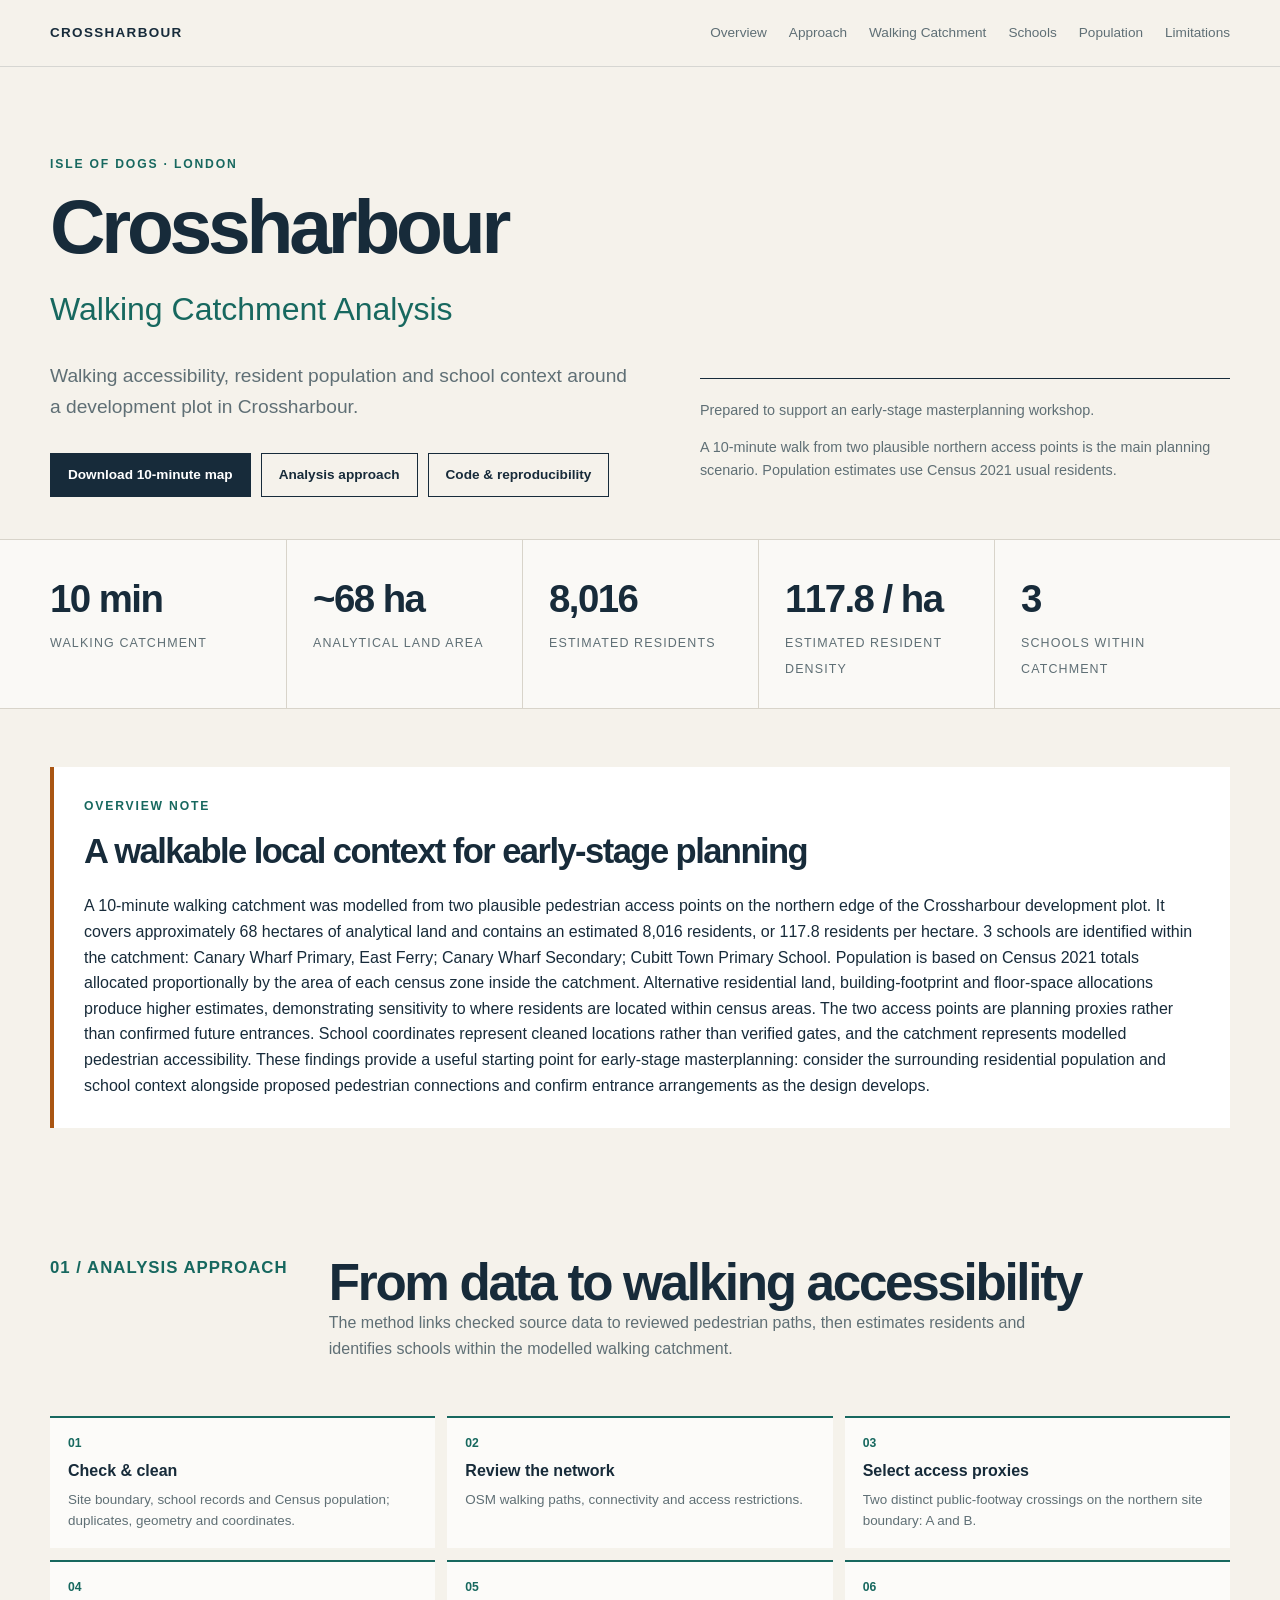
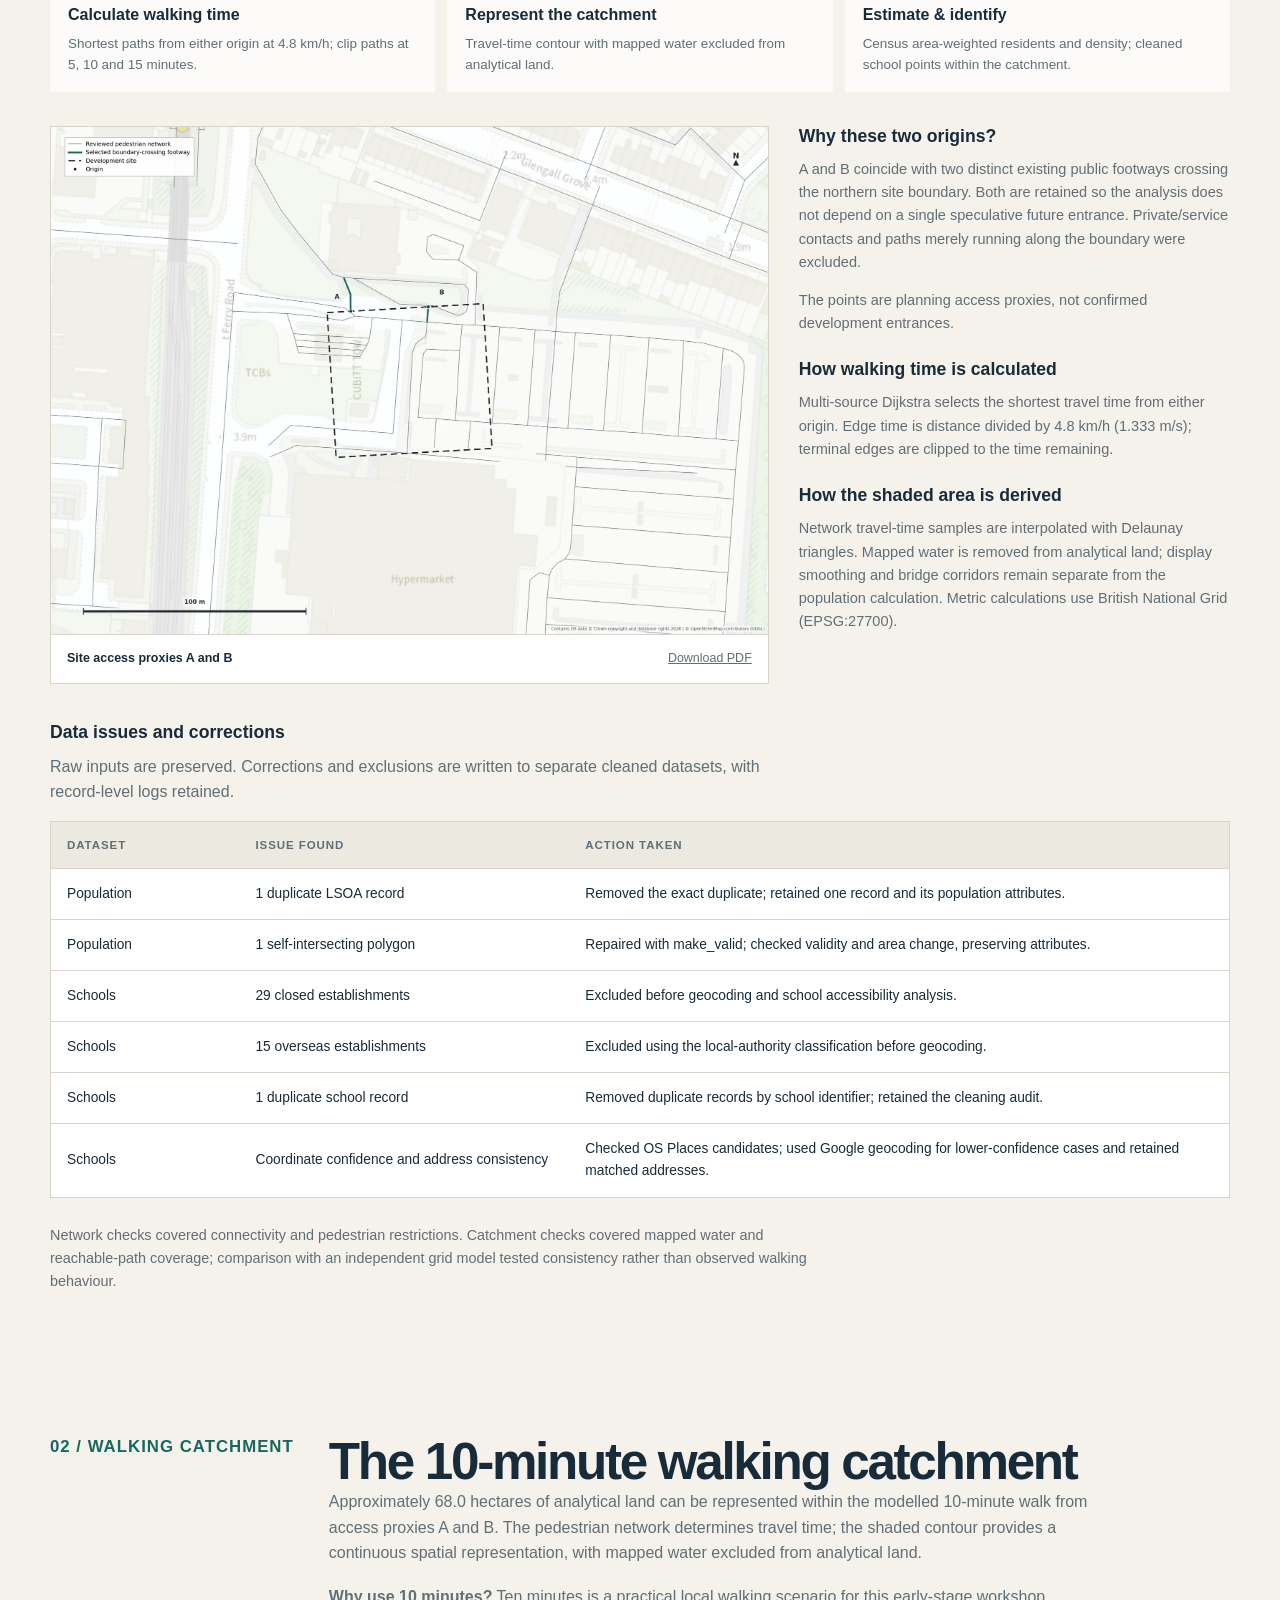
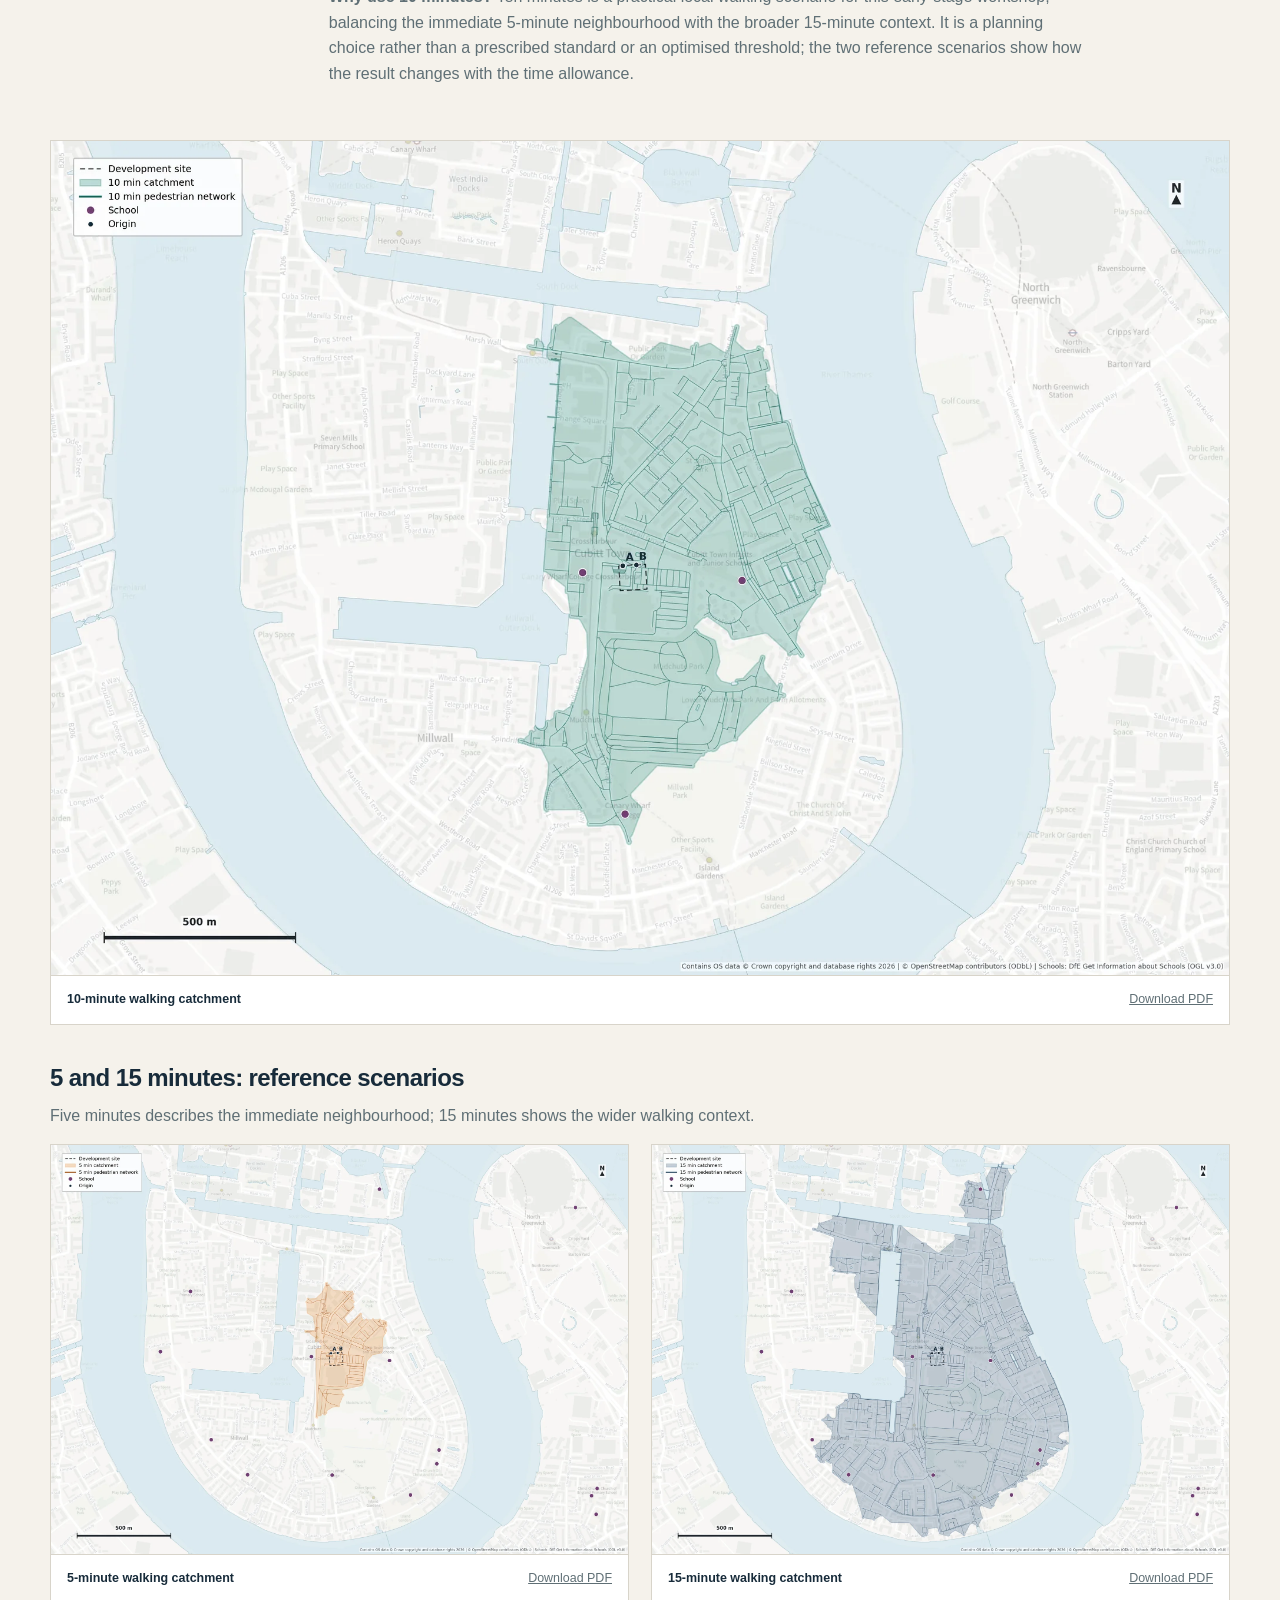
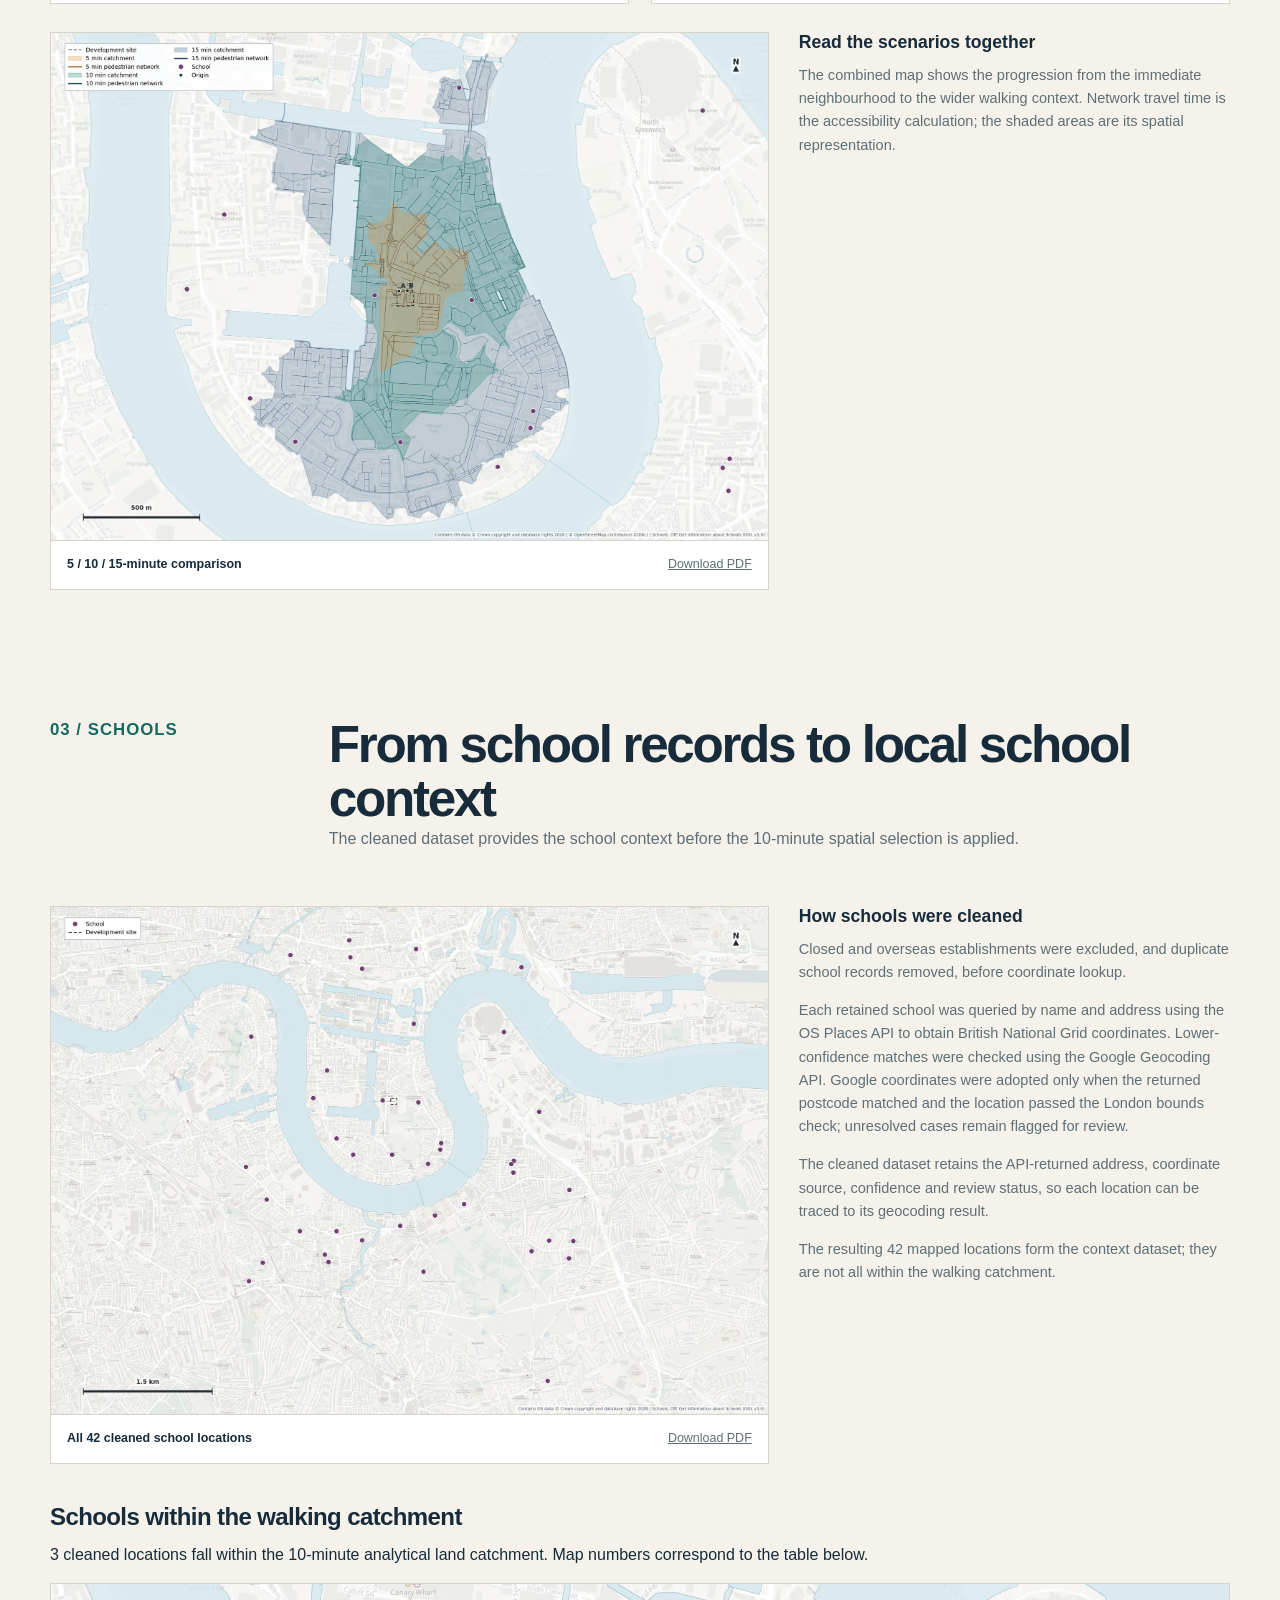
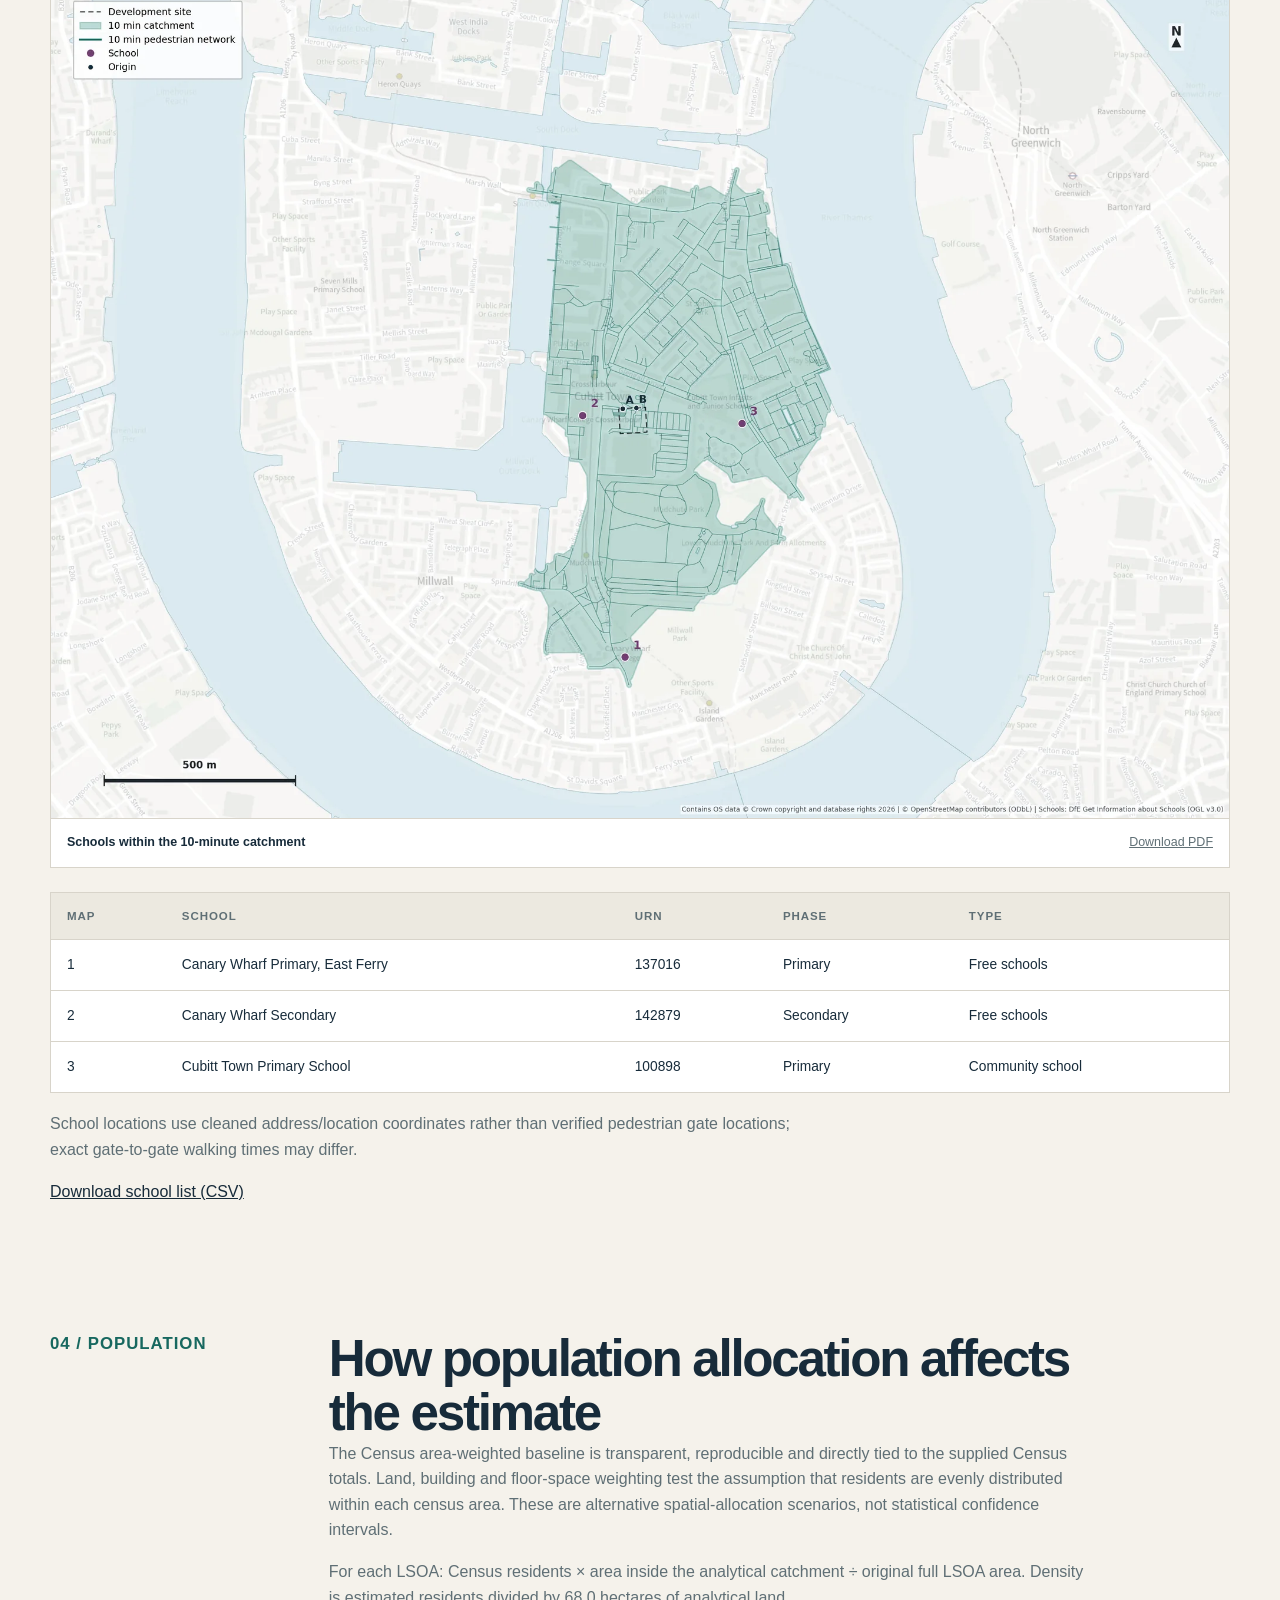
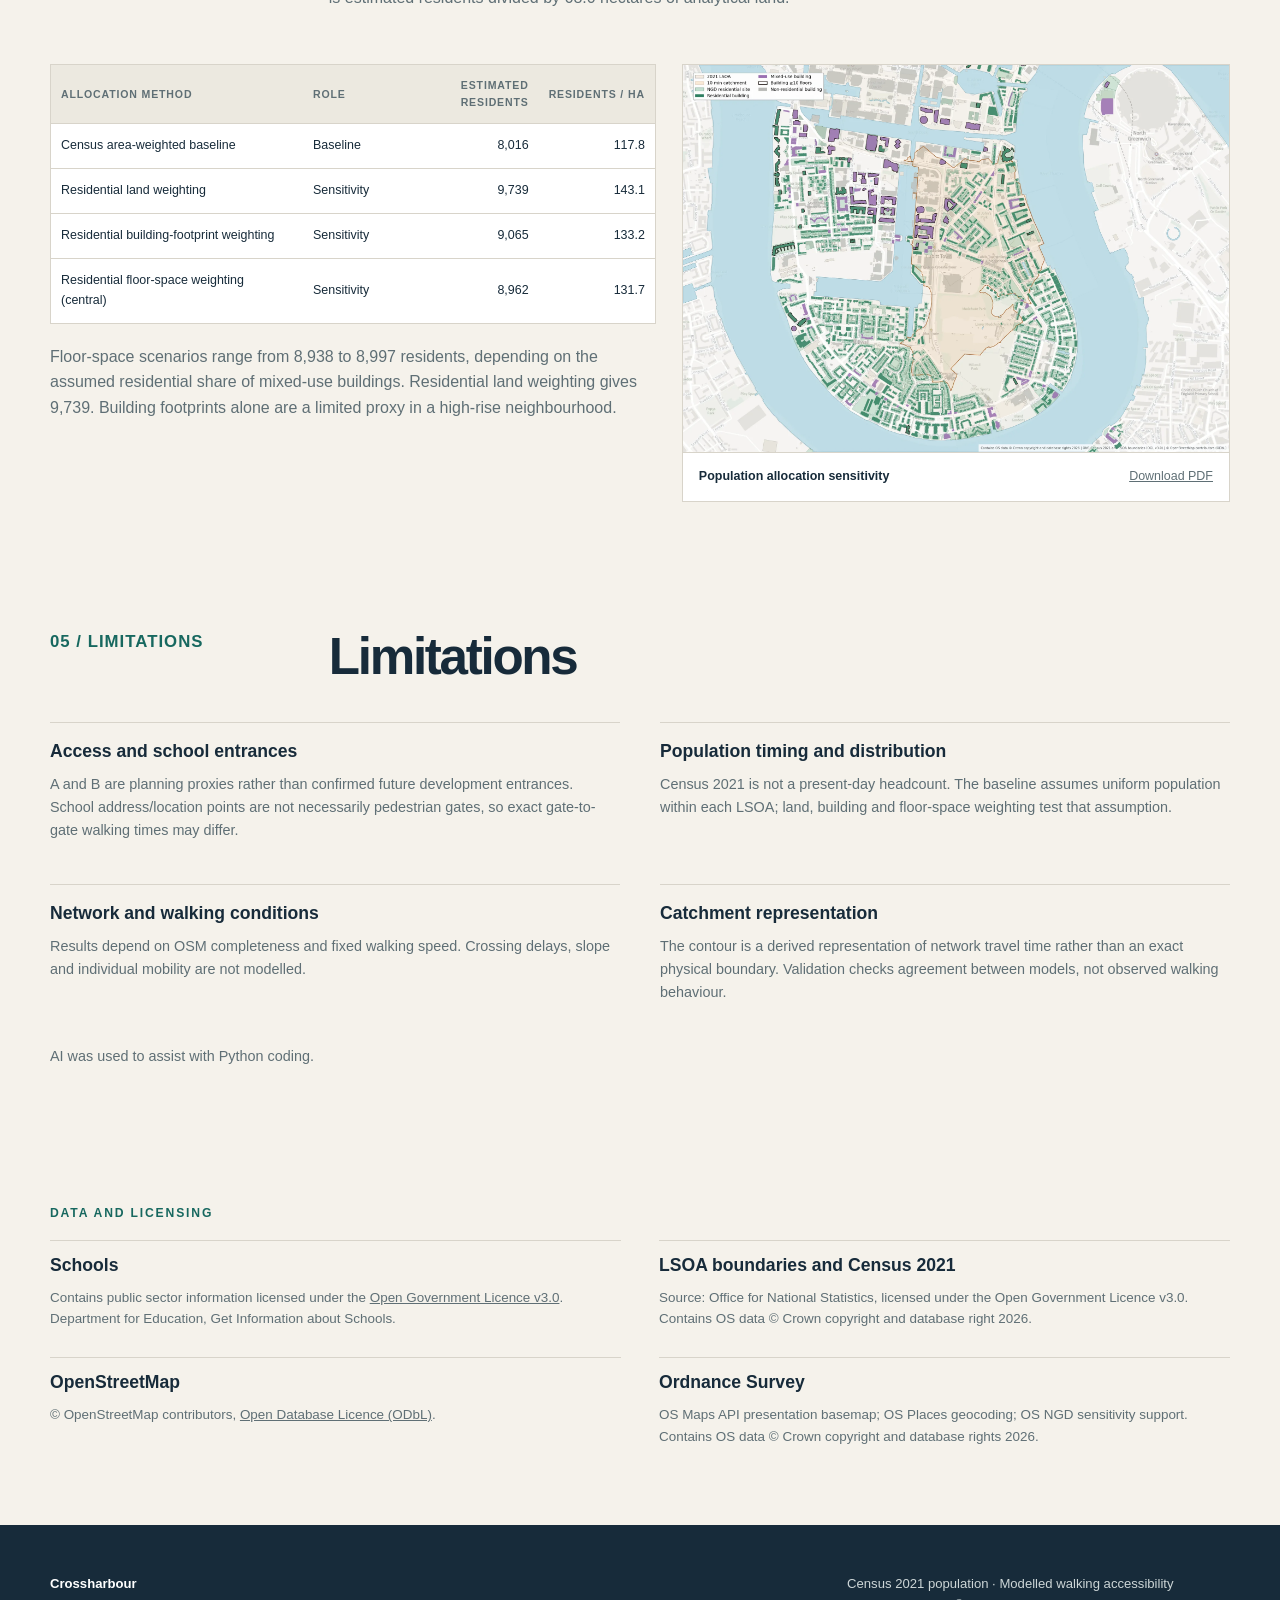
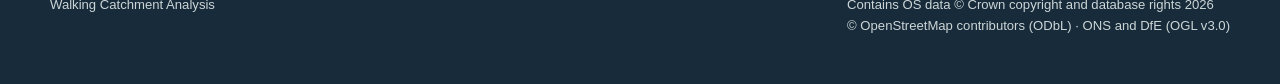
==== docs/index.html @ 0ab226d9 "Explain school coordinate validation through OS Places and Google APIs" ====
<!DOCTYPE html>

<html lang="en">
<head>
<meta charset="utf-8"/><meta content="width=device-width, initial-scale=1" name="viewport"/>
<meta content="Walking accessibility, estimated resident density and school context for early-stage masterplanning at Crossharbour, Isle of Dogs." name="description"/>
<title>Crossharbour | Walking Catchment Analysis</title>
<link href="favicon.svg" rel="icon" type="image/svg+xml"/><link href="assets/style.css" rel="stylesheet"/>
</head>
<body>
<nav aria-label="Report navigation" class="nav"><div class="nav-inner">
<a class="brand" href="#overview">Crossharbour</a><div class="nav-links"><a href="#overview">Overview</a><a href="#workflow">Approach</a><a href="#catchment">Walking Catchment</a><a href="#schools">Schools</a><a href="#population">Population</a><a href="#limitations">Limitations</a></div></div></nav>
<header class="hero" id="overview">
<div><p class="eyebrow">Isle of Dogs · London</p><h1>Crossharbour</h1>
<p class="project-subtitle">Walking Catchment Analysis</p>
<p class="lede">Walking accessibility, resident population and school context around a development plot in Crossharbour.</p>
<div class="actions"><a class="button" href="assets/downloads/catchment-10min.pdf">Download 10-minute map</a><a class="button secondary" href="#workflow">Analysis approach</a><a class="button secondary" href="https://github.com/alteregoyishan/Crossharbour-Walking-Catchment">Code &amp; reproducibility</a></div>
</div>
<div class="hero-note"><p>Prepared to support an early-stage masterplanning workshop.</p><p>A 10-minute walk from two plausible northern access points is the main planning scenario. Population estimates use Census 2021 usual residents.</p></div>
</header>
<section aria-label="Key findings" class="metrics"><div class="metric-grid">
<div class="metric"><span class="metric-value">10 min</span><span class="metric-label">Walking catchment</span></div>
<div class="metric"><span class="metric-value">~68 ha</span><span class="metric-label">Analytical land area</span></div>
<div class="metric"><span class="metric-value">8,016</span><span class="metric-label">Estimated residents</span></div>
<div class="metric"><span class="metric-value">117.8 / ha</span><span class="metric-label">Estimated resident density</span></div>
<div class="metric"><span class="metric-value">3</span><span class="metric-label">Schools within catchment</span></div>
</div></section>
<main>
<section class="section compact" id="architect-note"><div class="callout">
<p class="eyebrow">Overview note</p><h2 class="note-title">A walkable local context for early-stage planning</h2>
<p>A 10-minute walking catchment was modelled from two plausible pedestrian access points on the northern edge of the Crossharbour development plot. It covers approximately 68 hectares of analytical land and contains an estimated 8,016 residents, or 117.8 residents per hectare. 3 schools are identified within the catchment: Canary Wharf Primary, East Ferry; Canary Wharf Secondary; Cubitt Town Primary School. Population is based on Census 2021 totals allocated proportionally by the area of each census zone inside the catchment. Alternative residential land, building-footprint and floor-space allocations produce higher estimates, demonstrating sensitivity to where residents are located within census areas. The two access points are planning proxies rather than confirmed future entrances. School coordinates represent cleaned locations rather than verified gates, and the catchment represents modelled pedestrian accessibility. These findings provide a useful starting point for early-stage masterplanning: consider the surrounding residential population and school context alongside proposed pedestrian connections and confirm entrance arrangements as the design develops.</p>
</div></section><section class="section" id="workflow">
<div class="section-head"><div class="kicker">01 / Analysis approach</div><div><h2>From data to walking accessibility</h2><p class="measure">The method links checked source data to reviewed pedestrian paths, then estimates residents and identifies schools within the modelled walking catchment.</p></div></div>
<ol aria-label="Analysis workflow" class="workflow-compact">
<li><strong>Check &amp; clean</strong><span>Site boundary, school records and Census population; duplicates, geometry and coordinates.</span></li>
<li><strong>Review the network</strong><span>OSM walking paths, connectivity and access restrictions.</span></li>
<li><strong>Select access proxies</strong><span>Two distinct public-footway crossings on the northern site boundary: A and B.</span></li>
<li><strong>Calculate walking time</strong><span>Shortest paths from either origin at 4.8 km/h; clip paths at 5, 10 and 15 minutes.</span></li>
<li><strong>Represent the catchment</strong><span>Travel-time contour with mapped water excluded from analytical land.</span></li>
<li><strong>Estimate &amp; identify</strong><span>Census area-weighted residents and density; cleaned school points within the catchment.</span></li>
</ol>
<div class="approach-grid" id="methods">
<figure class="figure"><img alt="Site boundary and two selected northern public-footway crossings A and B" height="1414" src="assets/images/origin-selection.webp" width="2000"/><figcaption><strong>Site access proxies A and B</strong><a href="assets/downloads/origin-selection.pdf">Download PDF</a></figcaption></figure>
<div class="approach-copy"><h3>Why these two origins?</h3><p>A and B coincide with two distinct existing public footways crossing the northern site boundary. Both are retained so the analysis does not depend on a single speculative future entrance. Private/service contacts and paths merely running along the boundary were excluded.</p><p>The points are planning access proxies, not confirmed development entrances.</p><h3>How walking time is calculated</h3><p>Multi-source Dijkstra selects the shortest travel time from either origin. Edge time is distance divided by 4.8 km/h (1.333 m/s); terminal edges are clipped to the time remaining.</p><h3>How the shaded area is derived</h3><p>Network travel-time samples are interpolated with Delaunay triangles. Mapped water is removed from analytical land; display smoothing and bridge corridors remain separate from the population calculation. Metric calculations use British National Grid (EPSG:27700).</p></div>
</div>
<div class="cleaning-overview"><h3>Data issues and corrections</h3><p class="measure">Raw inputs are preserved. Corrections and exclusions are written to separate cleaned datasets, with record-level logs retained.</p><div class="table-wrap"><table class="cleaning-table"><thead><tr><th>Dataset</th><th>Issue found</th><th>Action taken</th></tr></thead><tbody><tr><td>Population</td><td>1 duplicate LSOA record</td><td>Removed the exact duplicate; retained one record and its population attributes.</td></tr><tr><td>Population</td><td>1 self-intersecting polygon</td><td>Repaired with make_valid; checked validity and area change, preserving attributes.</td></tr><tr><td>Schools</td><td>29 closed establishments</td><td>Excluded before geocoding and school accessibility analysis.</td></tr><tr><td>Schools</td><td>15 overseas establishments</td><td>Excluded using the local-authority classification before geocoding.</td></tr><tr><td>Schools</td><td>1 duplicate school record</td><td>Removed duplicate records by school identifier; retained the cleaning audit.</td></tr><tr><td>Schools</td><td>Coordinate confidence and address consistency</td><td>Checked OS Places candidates; used Google geocoding for lower-confidence cases and retained matched addresses.</td></tr></tbody></table></div><p class="measure qa-summary">Network checks covered connectivity and pedestrian restrictions. Catchment checks covered mapped water and reachable-path coverage; comparison with an independent grid model tested consistency rather than observed walking behaviour.</p></div>
</section>
<section class="section" id="catchment"><div class="section-head"><div class="kicker">02 / Walking catchment</div><div>
<h2>The 10-minute walking catchment</h2><p class="measure">Approximately 68.0 hectares of analytical land can be represented within the modelled 10-minute walk from access proxies A and B. The pedestrian network determines travel time; the shaded contour provides a continuous spatial representation, with mapped water excluded from analytical land.</p>
<p class="measure scenario-rationale"><strong>Why use 10 minutes?</strong> Ten minutes is a practical local walking scenario for this early-stage workshop, balancing the immediate 5-minute neighbourhood with the broader 15-minute context. It is a planning choice rather than a prescribed standard or an optimised threshold; the two reference scenarios show how the result changes with the time allowance.</p></div></div>
<figure class="figure"><img alt="Primary 10-minute walking catchment with development site, origins A and B, pedestrian network and school locations" height="1414" src="assets/images/catchment-10min.webp" width="2000"/><figcaption><strong>10-minute walking catchment</strong><a href="assets/downloads/catchment-10min.pdf">Download PDF</a></figcaption></figure>
<div class="comparison-context"><h3>5 and 15 minutes: reference scenarios</h3><p class="measure">Five minutes describes the immediate neighbourhood; 15 minutes shows the wider walking context.</p><div class="figure-grid">
<figure class="figure"><img alt="5-minute walking catchment" height="1414" src="assets/images/catchment-5min.webp" width="2000"/><figcaption><strong>5-minute walking catchment</strong><a href="assets/downloads/catchment-5min.pdf">Download PDF</a></figcaption></figure>
<figure class="figure"><img alt="5-minute walking catchment" height="1414" src="assets/images/catchment-15min.webp" width="2000"/><figcaption><strong>15-minute walking catchment</strong><a href="assets/downloads/catchment-15min.pdf">Download PDF</a></figcaption></figure>
</div><div class="combined-reference"><figure class="figure"><img alt="Combined comparison of 5, 10 and 15-minute walking catchments" height="1414" src="assets/images/catchments-combined.webp" width="2000"/><figcaption><strong>5 / 10 / 15-minute comparison</strong><a href="assets/downloads/catchments-combined.pdf">Download PDF</a></figcaption></figure><div><h3>Read the scenarios together</h3><p>The combined map shows the progression from the immediate neighbourhood to the wider walking context. Network travel time is the accessibility calculation; the shaded areas are its spatial representation.</p></div></div></div></section>
<section class="section" id="schools"><div class="section-head"><div class="kicker">03 / Schools</div><div>
<h2>From school records to local school context</h2><p class="measure">The cleaned dataset provides the school context before the 10-minute spatial selection is applied.</p>
</div></div><div class="school-context"><figure class="figure"><img alt="Overview of all cleaned school locations before catchment selection" height="1414" src="assets/images/schools-overview.webp" width="2000"/><figcaption><strong>All 42 cleaned school locations</strong><a href="assets/downloads/schools-overview.pdf">Download PDF</a></figcaption></figure><div><h3>How schools were cleaned</h3><p>Closed and overseas establishments were excluded, and duplicate school records removed, before coordinate lookup.</p><p>Each retained school was queried by name and address using the OS Places API to obtain British National Grid coordinates. Lower-confidence matches were checked using the Google Geocoding API. Google coordinates were adopted only when the returned postcode matched and the location passed the London bounds check; unresolved cases remain flagged for review.</p><p>The cleaned dataset retains the API-returned address, coordinate source, confidence and review status, so each location can be traced to its geocoding result.</p><p>The resulting 42 mapped locations form the context dataset; they are not all within the walking catchment.</p></div></div><div class="subsection-head"><h3>Schools within the walking catchment</h3><p>3 cleaned locations fall within the 10-minute analytical land catchment. Map numbers correspond to the table below.</p></div>
<figure class="figure"><img alt="Numbered locations of schools within the 10-minute walking catchment" height="1414" src="assets/images/schools-within-10min.webp" width="2000"/><figcaption><strong>Schools within the 10-minute catchment</strong><a href="assets/downloads/schools-within-10min.pdf">Download PDF</a></figcaption></figure>
<div class="table-wrap school-table"><table><thead><tr><th>Map</th><th>School</th><th>URN</th><th>Phase</th><th>Type</th></tr></thead><tbody><tr><td>1</td><td>Canary Wharf Primary, East Ferry</td><td>137016</td><td>Primary</td><td>Free schools</td></tr><tr><td>2</td><td>Canary Wharf Secondary</td><td>142879</td><td>Secondary</td><td>Free schools</td></tr><tr><td>3</td><td>Cubitt Town Primary School</td><td>100898</td><td>Primary</td><td>Community school</td></tr></tbody></table></div>
<p class="measure">School locations use cleaned address/location coordinates rather than verified pedestrian gate locations; exact gate-to-gate walking times may differ.</p>
<a href="assets/downloads/schools-within-10min.csv">Download school list (CSV)</a>
</section>
<section class="section" id="population"><div class="section-head"><div class="kicker">04 / Population</div><div>
<h2>How population allocation affects the estimate</h2><p class="measure">The Census area-weighted baseline is transparent, reproducible and directly tied to the supplied Census totals. Land, building and floor-space weighting test the assumption that residents are evenly distributed within each census area. These are alternative spatial-allocation scenarios, not statistical confidence intervals.</p><p class="measure">For each LSOA: Census residents × area inside the analytical catchment ÷ original full LSOA area. Density is estimated residents divided by 68.0 hectares of analytical land.</p>
</div></div>
<div class="population-layout"><div><div class="table-wrap"><table><thead><tr><th>Allocation method</th><th>Role</th><th class="numeric">Estimated residents</th><th class="numeric">Residents / ha</th></tr></thead><tbody><tr><td>Census area-weighted baseline</td><td>Baseline</td><td class="numeric">8,016</td><td class="numeric">117.8</td></tr><tr><td>Residential land weighting</td><td>Sensitivity</td><td class="numeric">9,739</td><td class="numeric">143.1</td></tr><tr><td>Residential building-footprint weighting</td><td>Sensitivity</td><td class="numeric">9,065</td><td class="numeric">133.2</td></tr><tr><td>Residential floor-space weighting (central)</td><td>Sensitivity</td><td class="numeric">8,962</td><td class="numeric">131.7</td></tr></tbody></table></div><p class="measure sensitivity-note">Floor-space scenarios range from 8,938 to 8,997 residents, depending on the assumed residential share of mixed-use buildings. Residential land weighting gives 9,739. Building footprints alone are a limited proxy in a high-rise neighbourhood.</p></div><figure class="figure"><img alt="Population allocation sensitivity using residential land, buildings and Census areas" height="1414" src="assets/images/population-sensitivity.webp" width="2000"/><figcaption><strong>Population allocation sensitivity</strong><a href="assets/downloads/population-sensitivity.pdf">Download PDF</a></figcaption></figure></div></section>
<section class="section" id="limitations">
<div class="section-head"><div class="kicker">05 / Limitations</div><div><h2>Limitations</h2></div></div>
<div class="method-list"><div><h3>Access and school entrances</h3><p>A and B are planning proxies rather than confirmed future development entrances. School address/location points are not necessarily pedestrian gates, so exact gate-to-gate walking times may differ.</p></div><div><h3>Population timing and distribution</h3><p>Census 2021 is not a present-day headcount. The baseline assumes uniform population within each LSOA; land, building and floor-space weighting test that assumption.</p></div><div><h3>Network and walking conditions</h3><p>Results depend on OSM completeness and fixed walking speed. Crossing delays, slope and individual mobility are not modelled.</p></div><div><h3>Catchment representation</h3><p>The contour is a derived representation of network travel time rather than an exact physical boundary. Validation checks agreement between models, not observed walking behaviour.</p></div></div>
<p class="implementation-note">AI was used to assist with Python coding.</p>
</section>
<section class="section compact" id="licences"><p class="eyebrow">Data and licensing</p><div class="source-list">
<div class="source-item"><h3>Schools</h3><p>Contains public sector information licensed under the <a href="https://www.nationalarchives.gov.uk/doc/open-government-licence/version/3/">Open Government Licence v3.0</a>. Department for Education, Get Information about Schools.</p></div>
<div class="source-item"><h3>LSOA boundaries and Census 2021</h3><p>Source: Office for National Statistics, licensed under the Open Government Licence v3.0. Contains OS data © Crown copyright and database right 2026.</p></div>
<div class="source-item"><h3>OpenStreetMap</h3><p>© OpenStreetMap contributors, <a href="https://www.openstreetmap.org/copyright">Open Database Licence (ODbL)</a>.</p></div>
<div class="source-item"><h3>Ordnance Survey</h3><p>OS Maps API presentation basemap; OS Places geocoding; OS NGD sensitivity support. Contains OS data © Crown copyright and database rights 2026.</p></div>
</div></section>
</main>
<footer><div class="footer-inner"><div><strong>Crossharbour</strong><br/>Walking Catchment Analysis</div><div>Census 2021 population · Modelled walking accessibility<br/>Contains OS data © Crown copyright and database rights 2026<br/>© OpenStreetMap contributors (ODbL) · ONS and DfE (OGL v3.0)</div></div></footer>
</body></html>
---- docs/assets/style.css ----
:root {
  --ink: #172b3a;
  --muted: #5f6f75;
  --paper: #f5f2eb;
  --surface: #ffffff;
  --line: #d8d4ca;
  --teal: #17685f;
  --orange: #a95512;
  --blue: #274963;
  --plum: #713e73;
  --max: 1180px;
}

* { box-sizing: border-box; }
html { scroll-behavior: smooth; }
body {
  margin: 0;
  color: var(--ink);
  background: var(--paper);
  font-family: Inter, ui-sans-serif, -apple-system, BlinkMacSystemFont, "Segoe UI", sans-serif;
  line-height: 1.6;
}
a { color: inherit; }
img { display: block; max-width: 100%; }

.nav {
  position: sticky;
  top: 0;
  z-index: 50;
  background: rgba(245, 242, 235, 0.94);
  border-bottom: 1px solid rgba(23, 43, 58, 0.14);
  backdrop-filter: blur(14px);
}
.nav-inner {
  width: min(var(--max), calc(100% - 40px));
  min-height: 66px;
  margin: 0 auto;
  display: flex;
  align-items: center;
  justify-content: space-between;
  gap: 24px;
}
.brand {
  font-size: 0.84rem;
  font-weight: 760;
  letter-spacing: 0.1em;
  text-decoration: none;
  text-transform: uppercase;
}
.nav-links { display: flex; gap: 22px; align-items: center; }
.nav-links a {
  color: var(--muted);
  font-size: 0.85rem;
  text-decoration: none;
}
.nav-links a:hover { color: var(--ink); }

.hero {
  width: min(var(--max), calc(100% - 40px));
  margin: 0 auto;
  padding: 88px 0 42px;
  display: grid;
  grid-template-columns: minmax(0, 1.05fr) minmax(320px, 0.95fr);
  align-items: end;
  gap: 64px;
}
.eyebrow {
  margin: 0 0 16px;
  color: var(--teal);
  font-size: 0.76rem;
  font-weight: 800;
  letter-spacing: 0.15em;
  text-transform: uppercase;
}
h1 {
  max-width: 760px;
  margin: 0;
  font-size: clamp(3rem, 6vw, 6.2rem);
  line-height: 0.96;
  letter-spacing: -0.055em;
}
.lede {
  max-width: 650px;
  margin: 26px 0 0;
  color: var(--muted);
  font-size: clamp(1.03rem, 1.5vw, 1.25rem);
}
.hero-note {
  border-top: 1px solid var(--ink);
  padding-top: 20px;
  color: var(--muted);
  font-size: 0.9rem;
}
.hero-note strong { color: var(--ink); }
.actions { display: flex; flex-wrap: wrap; gap: 10px; margin-top: 30px; }
.button {
  display: inline-flex;
  align-items: center;
  min-height: 44px;
  padding: 0 17px;
  border: 1px solid var(--ink);
  background: var(--ink);
  color: white;
  font-size: 0.85rem;
  font-weight: 700;
  text-decoration: none;
}
.button.secondary { background: transparent; color: var(--ink); }

.metrics {
  border-top: 1px solid var(--line);
  border-bottom: 1px solid var(--line);
  background: rgba(255,255,255,0.55);
}
.metric-grid {
  width: min(var(--max), calc(100% - 40px));
  margin: 0 auto;
  display: grid;
  grid-template-columns: repeat(5, 1fr);
}
.metric { padding: 28px 26px; border-left: 1px solid var(--line); }
.metric:first-child { border-left: 0; padding-left: 0; }
.metric-value { display: block; font-size: clamp(1.8rem, 3vw, 2.7rem); font-weight: 780; letter-spacing: -0.04em; }
.metric-label { color: var(--muted); font-size: 0.78rem; text-transform: uppercase; letter-spacing: 0.09em; }

main { overflow: hidden; }
.section {
  width: min(var(--max), calc(100% - 40px));
  margin: 0 auto;
  padding: 92px 0;
}
.section.compact { padding-top: 58px; }
.section-head {
  display: grid;
  grid-template-columns: 0.5fr 1.5fr;
  gap: 36px;
  margin-bottom: 38px;
  align-items: start;
}
.kicker { color: var(--teal); font-size: 0.75rem; font-weight: 800; letter-spacing: 0.14em; text-transform: uppercase; }
h2 { max-width: 820px; margin: 0; font-size: clamp(2rem, 4vw, 3.7rem); line-height: 1.06; letter-spacing: -0.045em; }
h3 { margin: 0 0 10px; font-size: 1.1rem; line-height: 1.25; }
p { margin: 0 0 1em; }
.measure { max-width: 760px; color: var(--muted); }

.figure {
  margin: 0;
  border: 1px solid var(--line);
  background: white;
}
.figure img { width: 100%; height: auto; }
.figure figcaption {
  display: flex;
  justify-content: space-between;
  gap: 24px;
  padding: 14px 16px;
  border-top: 1px solid var(--line);
  color: var(--muted);
  font-size: 0.78rem;
}
.figure figcaption strong { color: var(--ink); }
.figure-grid { display: grid; grid-template-columns: 1fr 1fr; gap: 22px; }

.split { display: grid; grid-template-columns: 0.92fr 1.08fr; gap: 64px; align-items: start; }
.cards { display: grid; grid-template-columns: repeat(3, 1fr); gap: 1px; background: var(--line); border: 1px solid var(--line); }
.card { background: var(--surface); padding: 24px; }
.card-number { margin-bottom: 36px; color: var(--teal); font-size: 0.76rem; font-weight: 800; }
.card p { color: var(--muted); font-size: 0.88rem; }

.timeline { border-top: 1px solid var(--line); }
.step { display: grid; grid-template-columns: 64px 230px 1fr; gap: 24px; padding: 22px 0; border-bottom: 1px solid var(--line); }
.step-index { color: var(--teal); font-weight: 800; }
.step p { color: var(--muted); margin: 0; }

.brief-grid {
  margin: 0;
  padding: 0;
  display: grid;
  grid-template-columns: repeat(2, 1fr);
  gap: 1px;
  background: var(--line);
  border: 1px solid var(--line);
  list-style: none;
  counter-reset: brief;
}
.brief-grid li {
  min-height: 150px;
  padding: 24px;
  background: var(--surface);
  counter-increment: brief;
}
.brief-grid li::before {
  content: counter(brief, decimal-leading-zero);
  display: block;
  margin-bottom: 26px;
  color: var(--teal);
  font-size: 0.75rem;
  font-weight: 800;
}
.brief-grid strong { display: block; margin-bottom: 8px; }
.brief-grid span { color: var(--muted); font-size: 0.88rem; }
.licence-list a { text-underline-offset: 2px; }

.table-wrap { overflow-x: auto; border: 1px solid var(--line); background: white; }
table { width: 100%; border-collapse: collapse; min-width: 690px; }
th, td { padding: 14px 16px; border-bottom: 1px solid var(--line); text-align: left; font-size: 0.86rem; }
th { background: #ece9e0; color: var(--muted); font-size: 0.72rem; letter-spacing: 0.08em; text-transform: uppercase; }
td.numeric, th.numeric { text-align: right; font-variant-numeric: tabular-nums; }
tr:last-child td { border-bottom: 0; }
.primary-row td { font-weight: 720; background: #f4f8f6; }

.callout {
  padding: 30px;
  border-left: 4px solid var(--orange);
  background: white;
}
.callout p:last-child { margin-bottom: 0; }
.status {
  display: inline-block;
  margin-bottom: 12px;
  padding: 4px 8px;
  background: #f0e5d9;
  color: #7b3d0e;
  font-size: 0.72rem;
  font-weight: 800;
  letter-spacing: 0.08em;
  text-transform: uppercase;
}

.code {
  margin: 0;
  padding: 22px;
  overflow-x: auto;
  background: var(--ink);
  color: #edf2ef;
  font: 0.82rem/1.7 ui-monospace, SFMono-Regular, Menlo, Consolas, monospace;
}
.source-list { display: grid; grid-template-columns: repeat(2, 1fr); gap: 14px 38px; }
.source-item { padding-top: 14px; border-top: 1px solid var(--line); }
.source-item p { color: var(--muted); font-size: 0.84rem; }

footer { background: var(--ink); color: white; }
.footer-inner {
  width: min(var(--max), calc(100% - 40px));
  margin: 0 auto;
  padding: 48px 0;
  display: flex;
  justify-content: space-between;
  gap: 30px;
  color: #cdd6d7;
  font-size: 0.82rem;
}
.footer-inner strong { color: white; }
.project-subtitle { font-size: clamp(1.3rem, 2.5vw, 2rem); color: var(--teal); margin: 20px 0 0; }
.note-title { font-size: clamp(1.6rem, 2.7vw, 2.5rem); margin-bottom: 24px; }
.supporting { margin-top: 30px; border-top: 1px solid var(--line); padding-top: 20px; }
.supporting summary { cursor: pointer; font-weight: 700; padding: 8px 0 20px; }
.supporting p { margin-top: 20px; color: var(--muted); }
.school-table { margin: 24px 0 18px; }
.sensitivity-note { margin-top: 20px; }
.workflow { max-width: 760px; margin: auto; }
.flow-step { padding: 18px 24px; border: 1px solid var(--line); background: white; text-align: center; }
.flow-step strong, .flow-step span { display: block; }
.flow-step span { margin-top: 5px; color: var(--muted); font-size: .87rem; }
.flow-arrow { text-align: center; color: var(--teal); font-size: 1.6rem; line-height: 1.7; }
.flow-branch, .qa-grid { display: grid; grid-template-columns: repeat(2, minmax(0, 1fr)); gap: 18px; }
.flow-step.final { background: var(--ink); color: white; }
.flow-step.final span { color: #dce7e2; }
.method-list { display: grid; grid-template-columns: repeat(2, minmax(0, 1fr)); gap: 28px 40px; }
.method-list > div { border-top: 1px solid var(--line); padding-top: 18px; }
.method-list p { color: var(--muted); font-size: .9rem; }
@media (max-width: 850px) {
  .metric:nth-child(5) { border-left: 0; padding-left: 0; border-top: 1px solid var(--line); }
  .method-list { grid-template-columns: 1fr; }
}
@media (max-width: 520px) {
  .qa-grid { grid-template-columns: 1fr; }
  .flow-step { padding: 15px 10px; }
  .metric-value { font-size: 1.7rem; }
  .hero { min-width: 0; padding: 34px 0 26px; }
  .hero-note { display: none; }
}

@media (max-width: 850px) {
  .nav-links { display: none; }
  .hero, .split, .section-head { grid-template-columns: 1fr; gap: 28px; }
  .hero { padding-top: 58px; }
  .metric-grid { grid-template-columns: repeat(2, 1fr); }
  .metric:nth-child(3) { border-left: 0; padding-left: 0; border-top: 1px solid var(--line); }
  .metric:nth-child(4) { border-top: 1px solid var(--line); }
  .cards, .brief-grid { grid-template-columns: 1fr; }
  .figure-grid, .source-list { grid-template-columns: 1fr; }
  .step { grid-template-columns: 42px 1fr; }
  .step p { grid-column: 2; }
}

@media (max-width: 520px) {
  .nav-inner, .hero, .section, .metric-grid, .footer-inner { width: min(100% - 26px, var(--max)); }
  h1 { font-size: 3.1rem; }
  .metric { padding: 22px 14px; }
  .figure figcaption, .footer-inner { flex-direction: column; }
}

@media print {
  .nav, .actions { display: none; }
  body { background: white; }
  .hero, .section { padding: 35px 0; }
  .figure, .card, .table-wrap { break-inside: avoid; }
}

/* Architect-facing report: compact approach and visible supporting maps. */
.section { padding: 64px 0; scroll-margin-top: 88px; }
.kicker { font-size: 1.05rem; letter-spacing: .06em; line-height: 1.4; }
.section-head { grid-template-columns: .43fr 1.57fr; gap: 32px; }
.workflow-compact { list-style: none; counter-reset: workflow; padding: 0; margin: 0 0 34px; display: grid; grid-template-columns: repeat(3,minmax(0,1fr)); gap: 12px; }
.workflow-compact li { counter-increment: workflow; background: rgba(255,255,255,.7); border-top: 2px solid var(--teal); padding: 16px 18px; }
.workflow-compact li::before { content: counter(workflow,decimal-leading-zero); display: block; color: var(--teal); font-size: .76rem; font-weight: 750; margin-bottom: 5px; }
.workflow-compact strong, .workflow-compact span { display: block; }
.workflow-compact span { color: var(--muted); font-size: .84rem; margin-top: 5px; }
.approach-grid, .school-context, .combined-reference { display: grid; grid-template-columns: minmax(0,1.25fr) minmax(0,.75fr); gap: 30px; align-items: start; }
.approach-copy p, .school-context p, .combined-reference p { font-size: .91rem; color: var(--muted); }
.approach-copy h3:not(:first-child) { margin-top: 24px; }
.cleaning-overview, .comparison-context, .subsection-head { margin-top: 38px; }
.cleaning-table { min-width: 600px; }
.cleaning-table td:first-child { width: 16%; }
.cleaning-table td:nth-child(2) { width: 28%; }
.comparison-context > h3, .subsection-head h3 { font-size: 1.5rem; letter-spacing: -.025em; }
.combined-reference { margin-top: 28px; }
.scenario-rationale { margin-top: 18px; }
.population-layout { display: grid; grid-template-columns: minmax(0,1.05fr) minmax(0,.95fr); gap: 26px; align-items: start; }
.population-layout table { min-width: 0; }
.population-layout th, .population-layout td { padding: 12px 10px; font-size: .78rem; }
.population-layout th { font-size: .66rem; }
.qa-summary, .implementation-note { margin-top: 26px; color: var(--muted); font-size: .9rem; }
@media (max-width: 850px) {
  .section-head { grid-template-columns: 1fr; gap: 16px; }
  .workflow-compact { grid-template-columns: repeat(2,minmax(0,1fr)); }
  .approach-grid, .school-context, .combined-reference, .population-layout { grid-template-columns: 1fr; }
  .section { padding: 44px 0; }
}
@media (max-width: 520px) {
  .workflow-compact { gap: 8px; }
  .workflow-compact li { padding: 12px; }
  .workflow-compact strong { font-size: .85rem; }
  .workflow-compact span { font-size: .78rem; }
  .kicker { font-size: 1rem; }
  .hero { padding-top: 34px; }
}
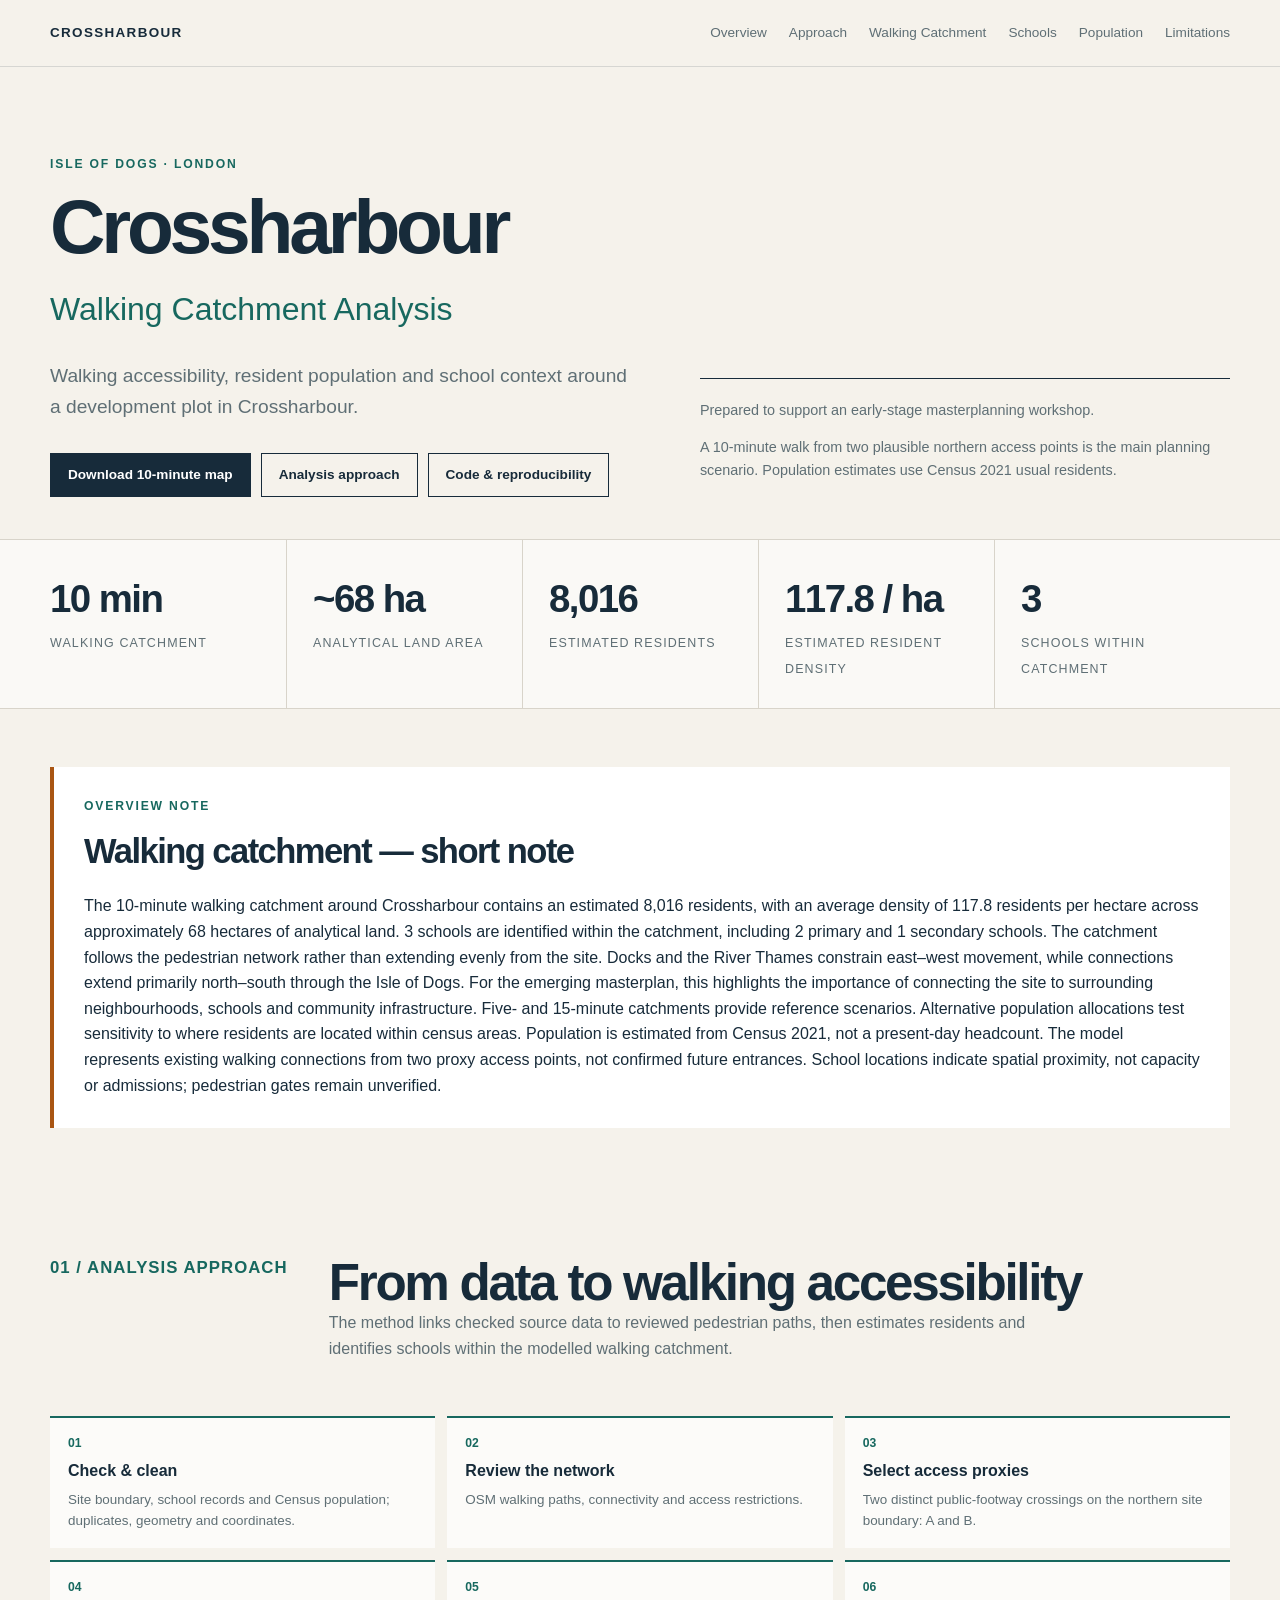
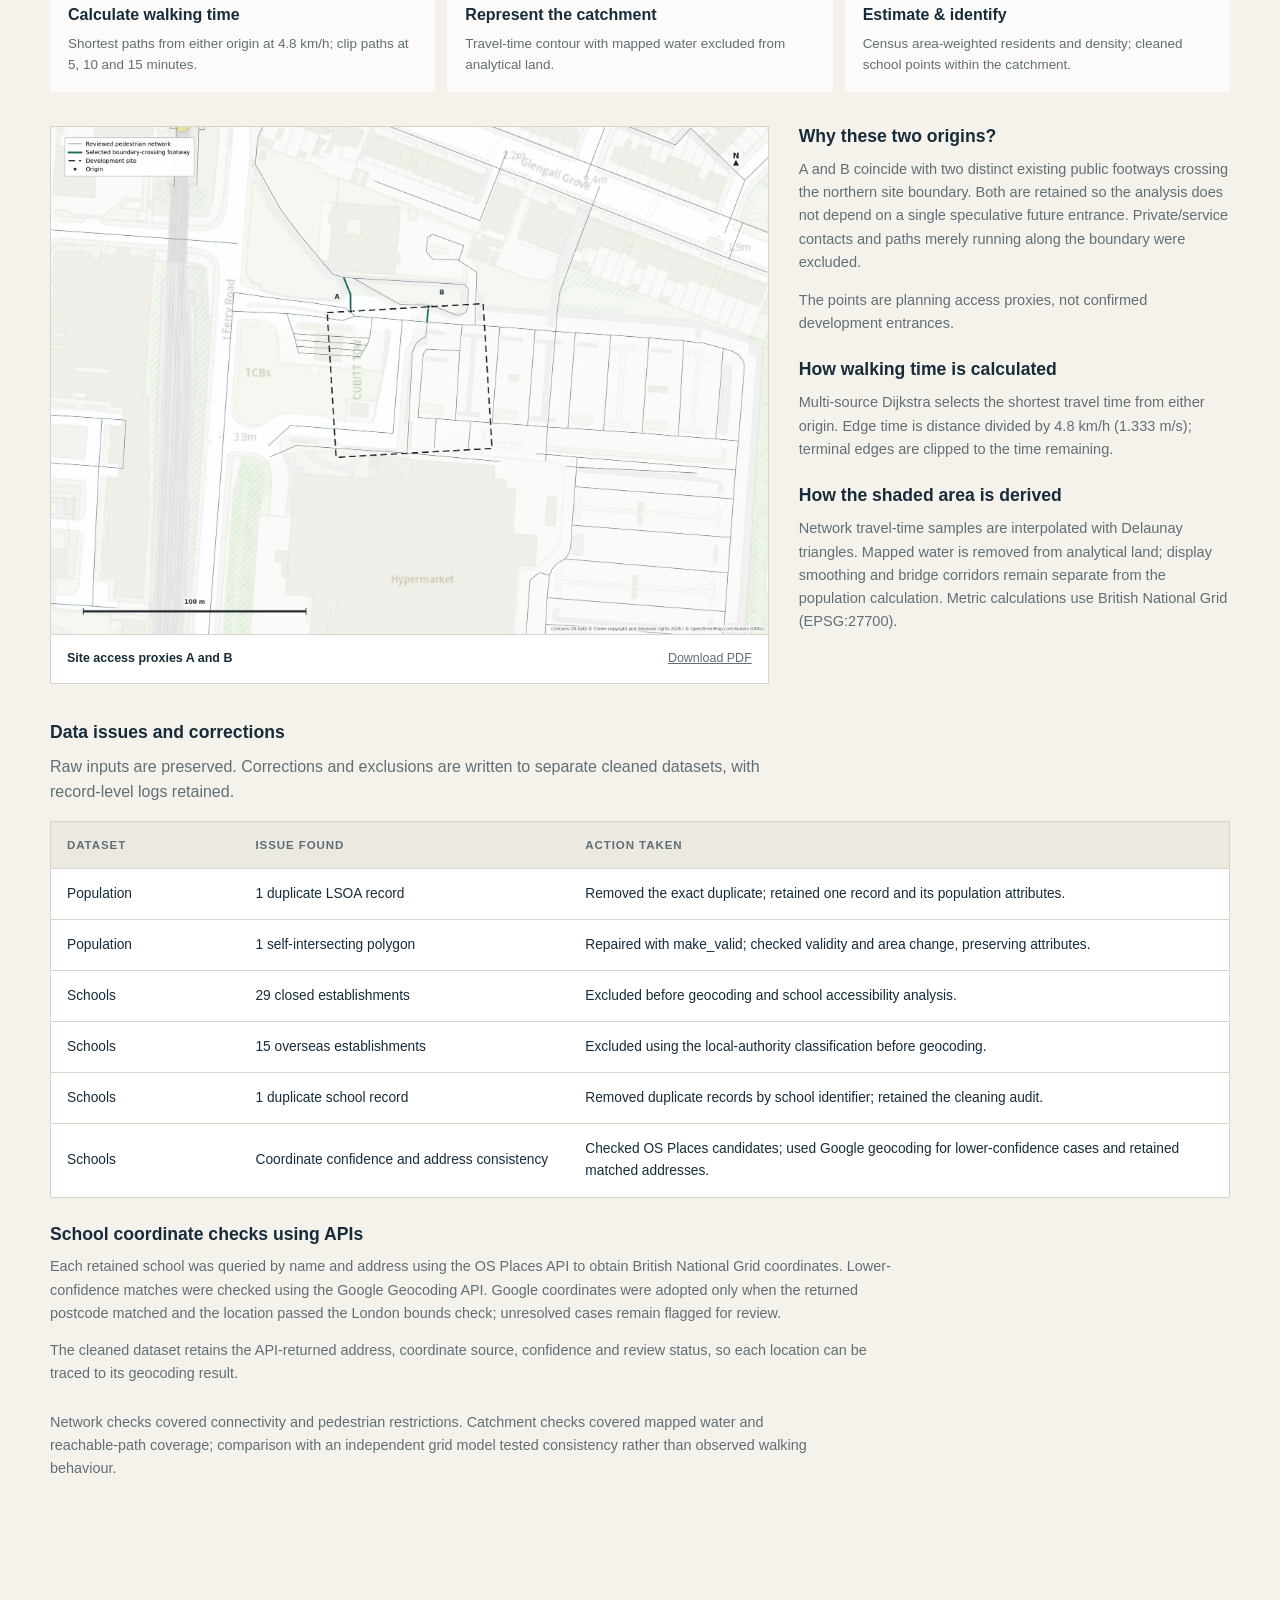
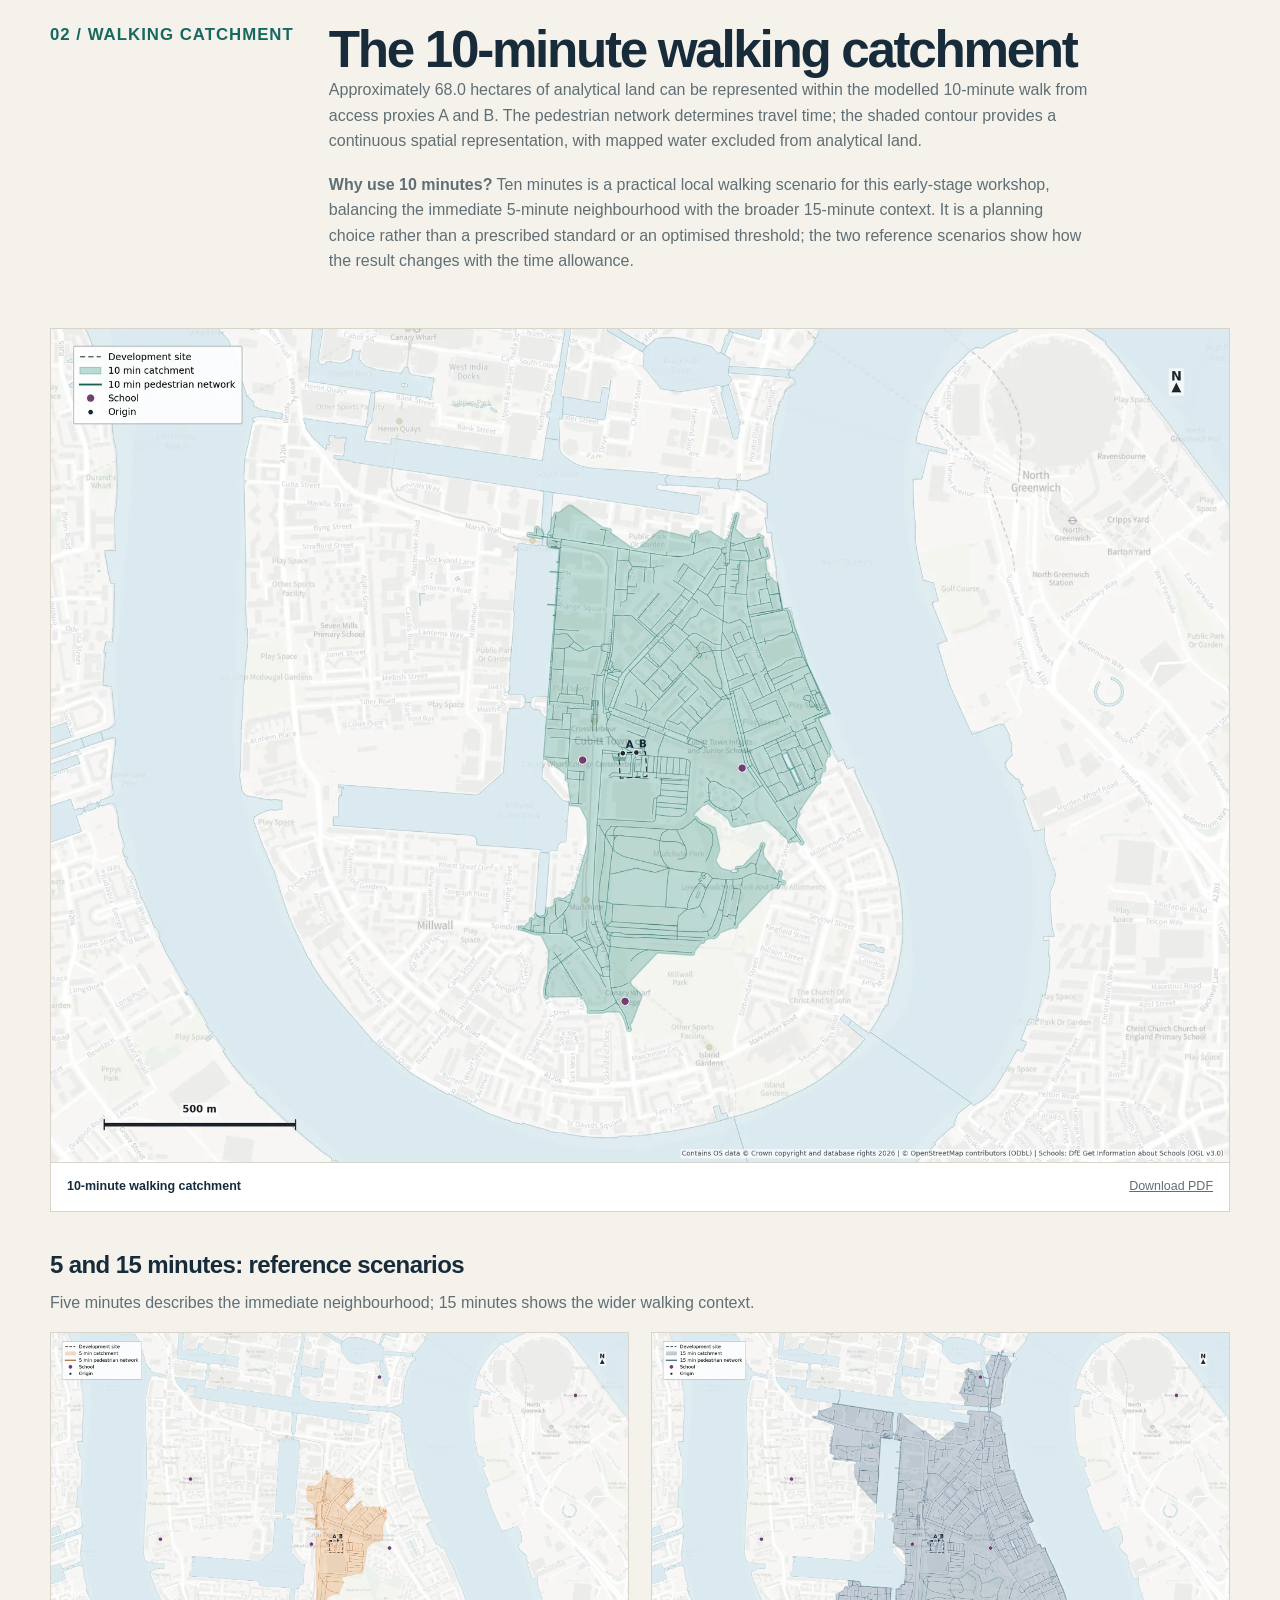
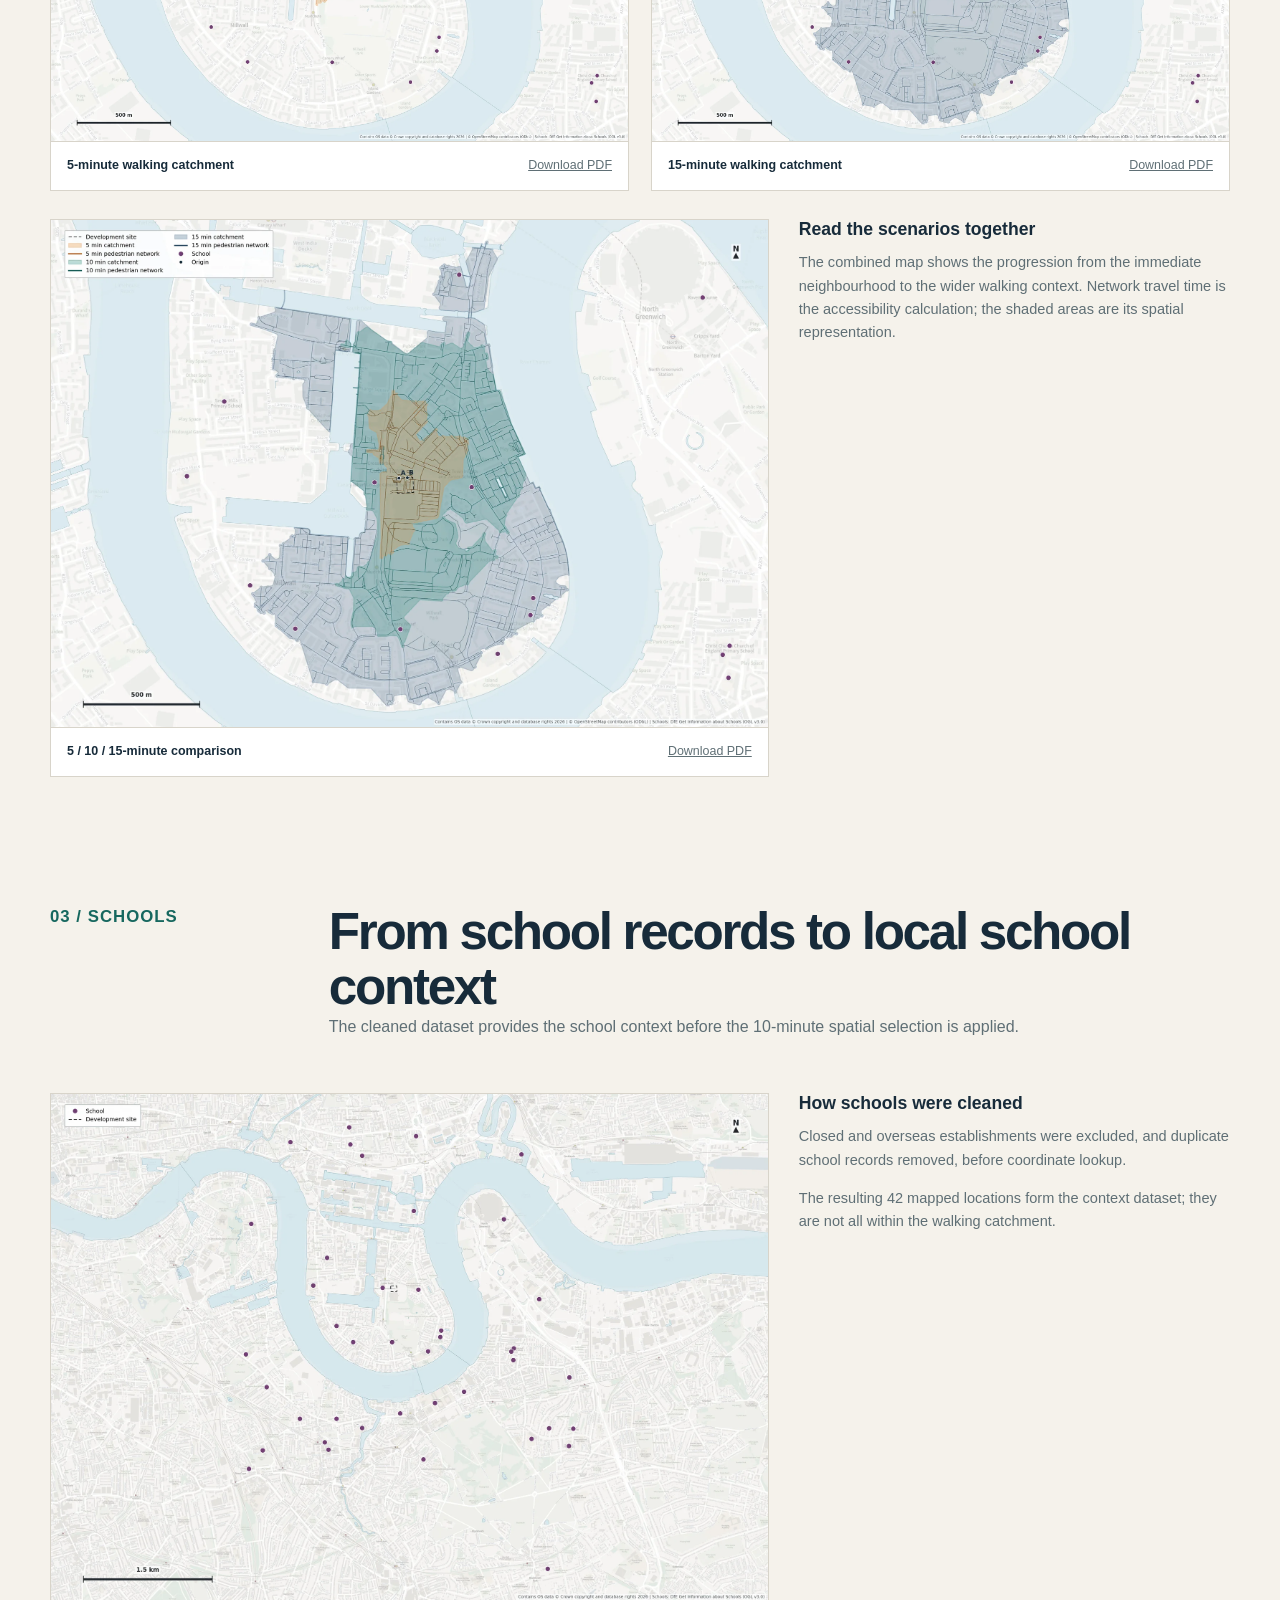
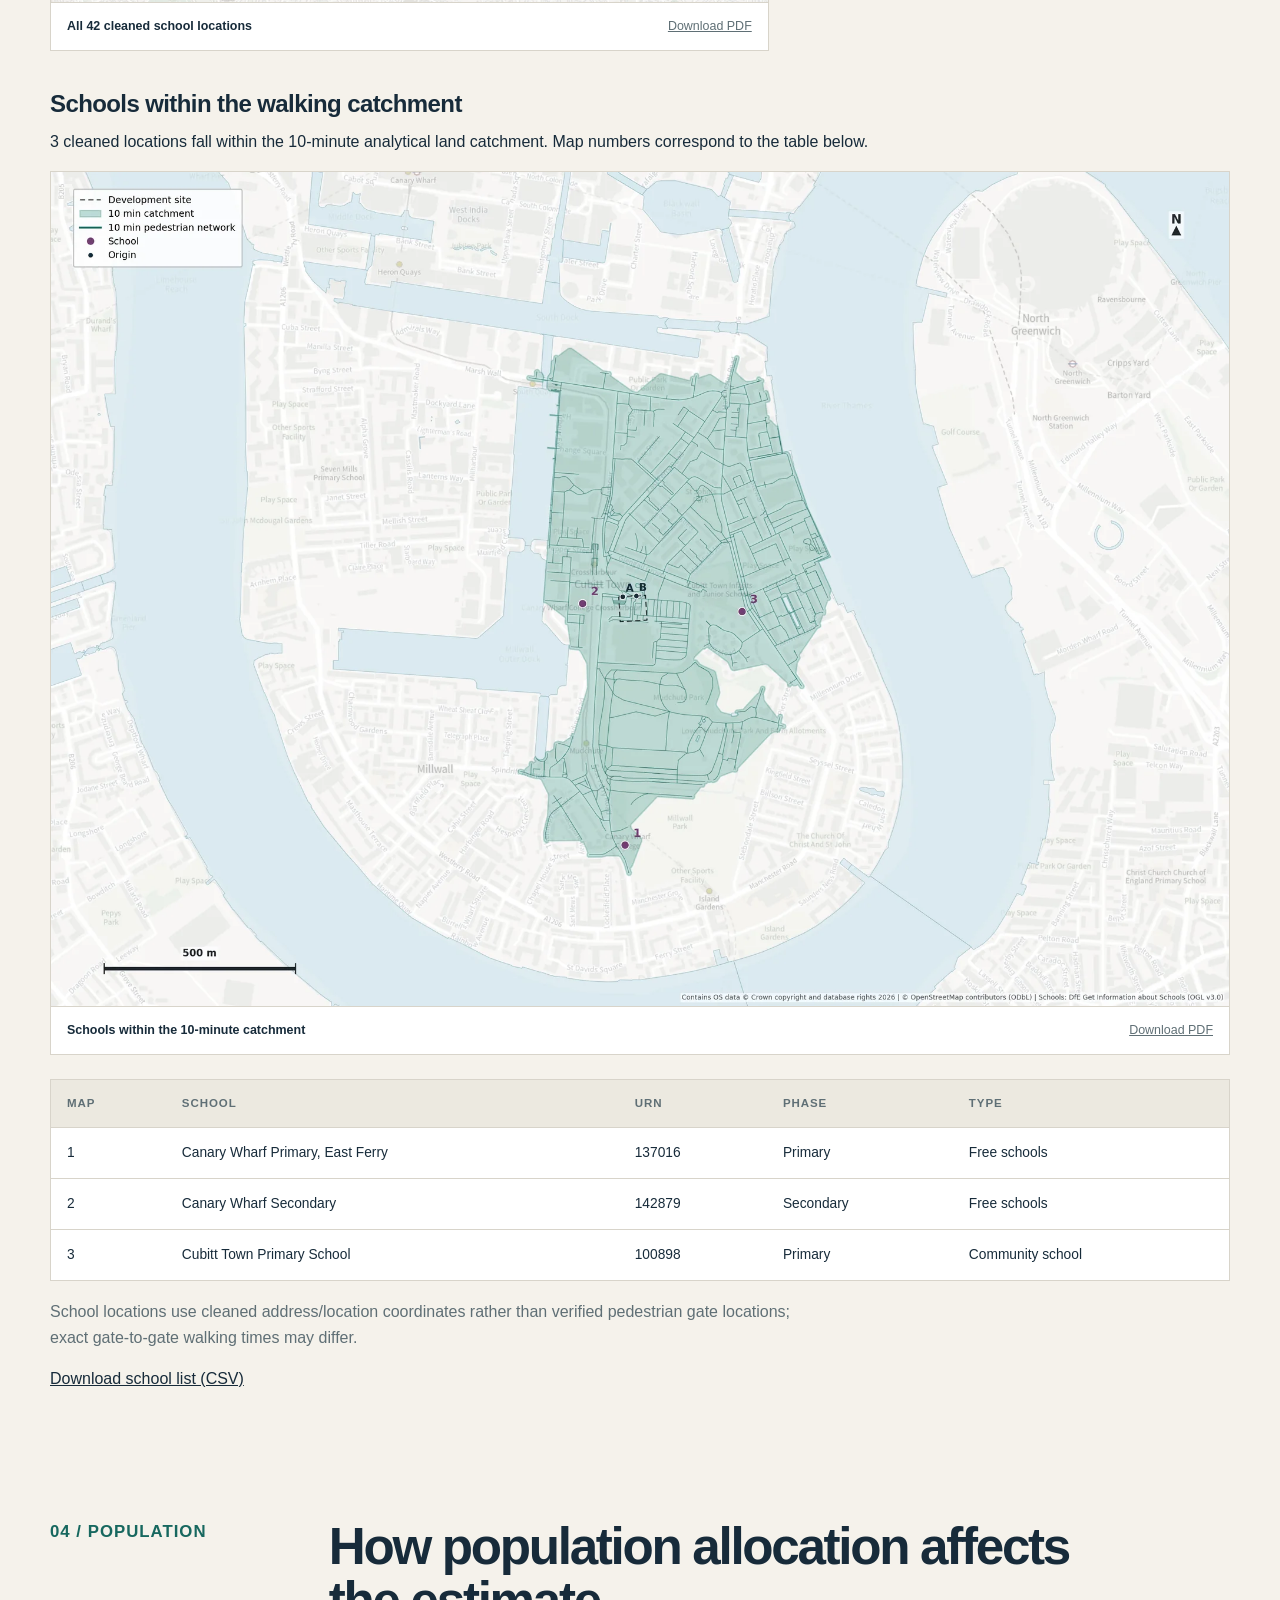
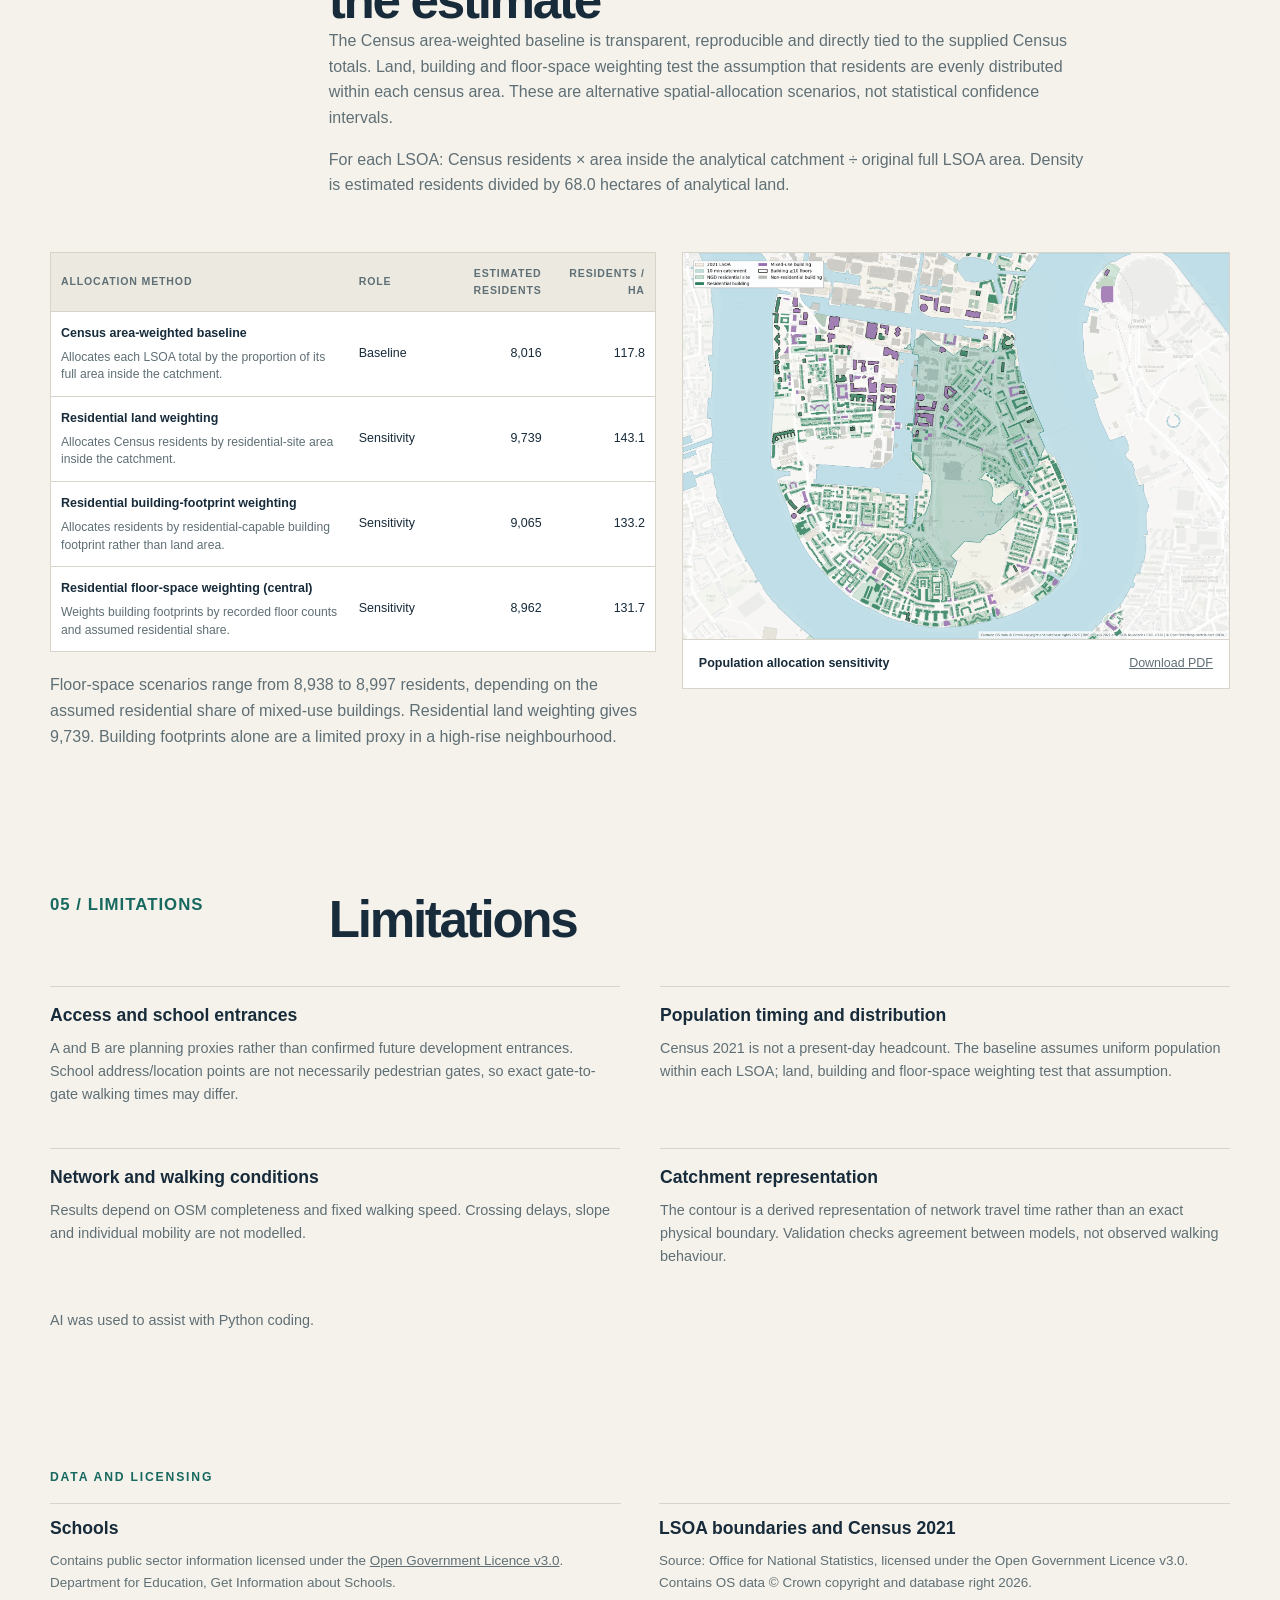
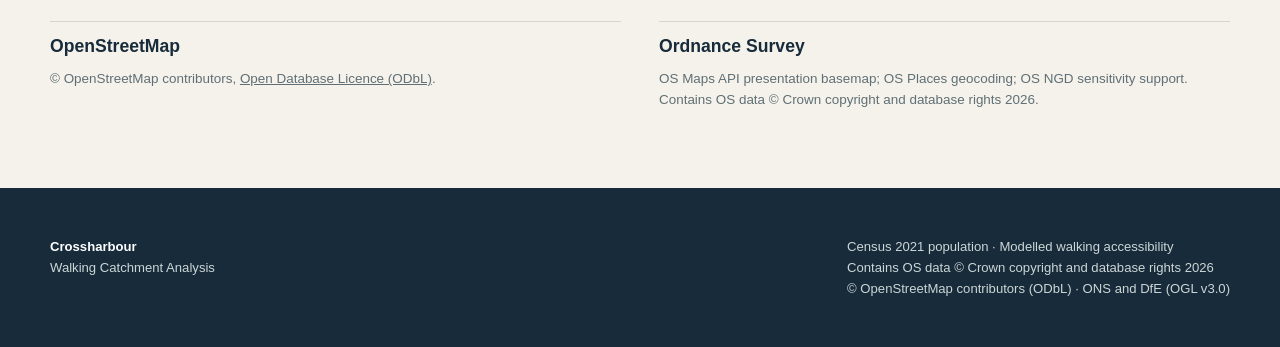
==== commit d8a97aa8: "Align population cartography and clarify planning interpretation" ====
--- a/docs/index.html
+++ b/docs/index.html
@@ -27,8 +27,8 @@
 </div></section>
 <main>
 <section class="section compact" id="architect-note"><div class="callout">
-<p class="eyebrow">Overview note</p><h2 class="note-title">A walkable local context for early-stage planning</h2>
-<p>A 10-minute walking catchment was modelled from two plausible pedestrian access points on the northern edge of the Crossharbour development plot. It covers approximately 68 hectares of analytical land and contains an estimated 8,016 residents, or 117.8 residents per hectare. 3 schools are identified within the catchment: Canary Wharf Primary, East Ferry; Canary Wharf Secondary; Cubitt Town Primary School. Population is based on Census 2021 totals allocated proportionally by the area of each census zone inside the catchment. Alternative residential land, building-footprint and floor-space allocations produce higher estimates, demonstrating sensitivity to where residents are located within census areas. The two access points are planning proxies rather than confirmed future entrances. School coordinates represent cleaned locations rather than verified gates, and the catchment represents modelled pedestrian accessibility. These findings provide a useful starting point for early-stage masterplanning: consider the surrounding residential population and school context alongside proposed pedestrian connections and confirm entrance arrangements as the design develops.</p>
+<p class="eyebrow">Overview note</p><h2 class="note-title">Walking catchment — short note</h2>
+<p>The 10-minute walking catchment around Crossharbour contains an estimated 8,016 residents, with an average density of 117.8 residents per hectare across approximately 68 hectares of analytical land. 3 schools are identified within the catchment, including 2 primary and 1 secondary schools. The catchment follows the pedestrian network rather than extending evenly from the site. Docks and the River Thames constrain east–west movement, while connections extend primarily north–south through the Isle of Dogs. For the emerging masterplan, this highlights the importance of connecting the site to surrounding neighbourhoods, schools and community infrastructure. Five- and 15-minute catchments provide reference scenarios. Alternative population allocations test sensitivity to where residents are located within census areas. Population is estimated from Census 2021, not a present-day headcount. The model represents existing walking connections from two proxy access points, not confirmed future entrances. School locations indicate spatial proximity, not capacity or admissions; pedestrian gates remain unverified.</p>
 </div></section><section class="section" id="workflow">
 <div class="section-head"><div class="kicker">01 / Analysis approach</div><div><h2>From data to walking accessibility</h2><p class="measure">The method links checked source data to reviewed pedestrian paths, then estimates residents and identifies schools within the modelled walking catchment.</p></div></div>
 <ol aria-label="Analysis workflow" class="workflow-compact">
@@ -43,7 +43,7 @@
 <figure class="figure"><img alt="Site boundary and two selected northern public-footway crossings A and B" height="1414" src="assets/images/origin-selection.webp" width="2000"/><figcaption><strong>Site access proxies A and B</strong><a href="assets/downloads/origin-selection.pdf">Download PDF</a></figcaption></figure>
 <div class="approach-copy"><h3>Why these two origins?</h3><p>A and B coincide with two distinct existing public footways crossing the northern site boundary. Both are retained so the analysis does not depend on a single speculative future entrance. Private/service contacts and paths merely running along the boundary were excluded.</p><p>The points are planning access proxies, not confirmed development entrances.</p><h3>How walking time is calculated</h3><p>Multi-source Dijkstra selects the shortest travel time from either origin. Edge time is distance divided by 4.8 km/h (1.333 m/s); terminal edges are clipped to the time remaining.</p><h3>How the shaded area is derived</h3><p>Network travel-time samples are interpolated with Delaunay triangles. Mapped water is removed from analytical land; display smoothing and bridge corridors remain separate from the population calculation. Metric calculations use British National Grid (EPSG:27700).</p></div>
 </div>
-<div class="cleaning-overview"><h3>Data issues and corrections</h3><p class="measure">Raw inputs are preserved. Corrections and exclusions are written to separate cleaned datasets, with record-level logs retained.</p><div class="table-wrap"><table class="cleaning-table"><thead><tr><th>Dataset</th><th>Issue found</th><th>Action taken</th></tr></thead><tbody><tr><td>Population</td><td>1 duplicate LSOA record</td><td>Removed the exact duplicate; retained one record and its population attributes.</td></tr><tr><td>Population</td><td>1 self-intersecting polygon</td><td>Repaired with make_valid; checked validity and area change, preserving attributes.</td></tr><tr><td>Schools</td><td>29 closed establishments</td><td>Excluded before geocoding and school accessibility analysis.</td></tr><tr><td>Schools</td><td>15 overseas establishments</td><td>Excluded using the local-authority classification before geocoding.</td></tr><tr><td>Schools</td><td>1 duplicate school record</td><td>Removed duplicate records by school identifier; retained the cleaning audit.</td></tr><tr><td>Schools</td><td>Coordinate confidence and address consistency</td><td>Checked OS Places candidates; used Google geocoding for lower-confidence cases and retained matched addresses.</td></tr></tbody></table></div><p class="measure qa-summary">Network checks covered connectivity and pedestrian restrictions. Catchment checks covered mapped water and reachable-path coverage; comparison with an independent grid model tested consistency rather than observed walking behaviour.</p></div>
+<div class="cleaning-overview"><h3>Data issues and corrections</h3><p class="measure">Raw inputs are preserved. Corrections and exclusions are written to separate cleaned datasets, with record-level logs retained.</p><div class="table-wrap"><table class="cleaning-table"><thead><tr><th>Dataset</th><th>Issue found</th><th>Action taken</th></tr></thead><tbody><tr><td>Population</td><td>1 duplicate LSOA record</td><td>Removed the exact duplicate; retained one record and its population attributes.</td></tr><tr><td>Population</td><td>1 self-intersecting polygon</td><td>Repaired with make_valid; checked validity and area change, preserving attributes.</td></tr><tr><td>Schools</td><td>29 closed establishments</td><td>Excluded before geocoding and school accessibility analysis.</td></tr><tr><td>Schools</td><td>15 overseas establishments</td><td>Excluded using the local-authority classification before geocoding.</td></tr><tr><td>Schools</td><td>1 duplicate school record</td><td>Removed duplicate records by school identifier; retained the cleaning audit.</td></tr><tr><td>Schools</td><td>Coordinate confidence and address consistency</td><td>Checked OS Places candidates; used Google geocoding for lower-confidence cases and retained matched addresses.</td></tr></tbody></table></div><div class="coordinate-method"><h3>School coordinate checks using APIs</h3><p>Each retained school was queried by name and address using the OS Places API to obtain British National Grid coordinates. Lower-confidence matches were checked using the Google Geocoding API. Google coordinates were adopted only when the returned postcode matched and the location passed the London bounds check; unresolved cases remain flagged for review.</p><p>The cleaned dataset retains the API-returned address, coordinate source, confidence and review status, so each location can be traced to its geocoding result.</p></div><p class="measure qa-summary">Network checks covered connectivity and pedestrian restrictions. Catchment checks covered mapped water and reachable-path coverage; comparison with an independent grid model tested consistency rather than observed walking behaviour.</p></div>
 </section>
 <section class="section" id="catchment"><div class="section-head"><div class="kicker">02 / Walking catchment</div><div>
 <h2>The 10-minute walking catchment</h2><p class="measure">Approximately 68.0 hectares of analytical land can be represented within the modelled 10-minute walk from access proxies A and B. The pedestrian network determines travel time; the shaded contour provides a continuous spatial representation, with mapped water excluded from analytical land.</p>
@@ -51,11 +51,11 @@
 <figure class="figure"><img alt="Primary 10-minute walking catchment with development site, origins A and B, pedestrian network and school locations" height="1414" src="assets/images/catchment-10min.webp" width="2000"/><figcaption><strong>10-minute walking catchment</strong><a href="assets/downloads/catchment-10min.pdf">Download PDF</a></figcaption></figure>
 <div class="comparison-context"><h3>5 and 15 minutes: reference scenarios</h3><p class="measure">Five minutes describes the immediate neighbourhood; 15 minutes shows the wider walking context.</p><div class="figure-grid">
 <figure class="figure"><img alt="5-minute walking catchment" height="1414" src="assets/images/catchment-5min.webp" width="2000"/><figcaption><strong>5-minute walking catchment</strong><a href="assets/downloads/catchment-5min.pdf">Download PDF</a></figcaption></figure>
-<figure class="figure"><img alt="5-minute walking catchment" height="1414" src="assets/images/catchment-15min.webp" width="2000"/><figcaption><strong>15-minute walking catchment</strong><a href="assets/downloads/catchment-15min.pdf">Download PDF</a></figcaption></figure>
+<figure class="figure"><img alt="15-minute walking catchment" height="1414" src="assets/images/catchment-15min.webp" width="2000"/><figcaption><strong>15-minute walking catchment</strong><a href="assets/downloads/catchment-15min.pdf">Download PDF</a></figcaption></figure>
 </div><div class="combined-reference"><figure class="figure"><img alt="Combined comparison of 5, 10 and 15-minute walking catchments" height="1414" src="assets/images/catchments-combined.webp" width="2000"/><figcaption><strong>5 / 10 / 15-minute comparison</strong><a href="assets/downloads/catchments-combined.pdf">Download PDF</a></figcaption></figure><div><h3>Read the scenarios together</h3><p>The combined map shows the progression from the immediate neighbourhood to the wider walking context. Network travel time is the accessibility calculation; the shaded areas are its spatial representation.</p></div></div></div></section>
 <section class="section" id="schools"><div class="section-head"><div class="kicker">03 / Schools</div><div>
 <h2>From school records to local school context</h2><p class="measure">The cleaned dataset provides the school context before the 10-minute spatial selection is applied.</p>
-</div></div><div class="school-context"><figure class="figure"><img alt="Overview of all cleaned school locations before catchment selection" height="1414" src="assets/images/schools-overview.webp" width="2000"/><figcaption><strong>All 42 cleaned school locations</strong><a href="assets/downloads/schools-overview.pdf">Download PDF</a></figcaption></figure><div><h3>How schools were cleaned</h3><p>Closed and overseas establishments were excluded, and duplicate school records removed, before coordinate lookup.</p><p>Each retained school was queried by name and address using the OS Places API to obtain British National Grid coordinates. Lower-confidence matches were checked using the Google Geocoding API. Google coordinates were adopted only when the returned postcode matched and the location passed the London bounds check; unresolved cases remain flagged for review.</p><p>The cleaned dataset retains the API-returned address, coordinate source, confidence and review status, so each location can be traced to its geocoding result.</p><p>The resulting 42 mapped locations form the context dataset; they are not all within the walking catchment.</p></div></div><div class="subsection-head"><h3>Schools within the walking catchment</h3><p>3 cleaned locations fall within the 10-minute analytical land catchment. Map numbers correspond to the table below.</p></div>
+</div></div><div class="school-context"><figure class="figure"><img alt="Overview of all cleaned school locations before catchment selection" height="1414" src="assets/images/schools-overview.webp" width="2000"/><figcaption><strong>All 42 cleaned school locations</strong><a href="assets/downloads/schools-overview.pdf">Download PDF</a></figcaption></figure><div><h3>How schools were cleaned</h3><p>Closed and overseas establishments were excluded, and duplicate school records removed, before coordinate lookup.</p><p>The resulting 42 mapped locations form the context dataset; they are not all within the walking catchment.</p></div></div><div class="subsection-head"><h3>Schools within the walking catchment</h3><p>3 cleaned locations fall within the 10-minute analytical land catchment. Map numbers correspond to the table below.</p></div>
 <figure class="figure"><img alt="Numbered locations of schools within the 10-minute walking catchment" height="1414" src="assets/images/schools-within-10min.webp" width="2000"/><figcaption><strong>Schools within the 10-minute catchment</strong><a href="assets/downloads/schools-within-10min.pdf">Download PDF</a></figcaption></figure>
 <div class="table-wrap school-table"><table><thead><tr><th>Map</th><th>School</th><th>URN</th><th>Phase</th><th>Type</th></tr></thead><tbody><tr><td>1</td><td>Canary Wharf Primary, East Ferry</td><td>137016</td><td>Primary</td><td>Free schools</td></tr><tr><td>2</td><td>Canary Wharf Secondary</td><td>142879</td><td>Secondary</td><td>Free schools</td></tr><tr><td>3</td><td>Cubitt Town Primary School</td><td>100898</td><td>Primary</td><td>Community school</td></tr></tbody></table></div>
 <p class="measure">School locations use cleaned address/location coordinates rather than verified pedestrian gate locations; exact gate-to-gate walking times may differ.</p>
@@ -64,7 +64,7 @@
 <section class="section" id="population"><div class="section-head"><div class="kicker">04 / Population</div><div>
 <h2>How population allocation affects the estimate</h2><p class="measure">The Census area-weighted baseline is transparent, reproducible and directly tied to the supplied Census totals. Land, building and floor-space weighting test the assumption that residents are evenly distributed within each census area. These are alternative spatial-allocation scenarios, not statistical confidence intervals.</p><p class="measure">For each LSOA: Census residents × area inside the analytical catchment ÷ original full LSOA area. Density is estimated residents divided by 68.0 hectares of analytical land.</p>
 </div></div>
-<div class="population-layout"><div><div class="table-wrap"><table><thead><tr><th>Allocation method</th><th>Role</th><th class="numeric">Estimated residents</th><th class="numeric">Residents / ha</th></tr></thead><tbody><tr><td>Census area-weighted baseline</td><td>Baseline</td><td class="numeric">8,016</td><td class="numeric">117.8</td></tr><tr><td>Residential land weighting</td><td>Sensitivity</td><td class="numeric">9,739</td><td class="numeric">143.1</td></tr><tr><td>Residential building-footprint weighting</td><td>Sensitivity</td><td class="numeric">9,065</td><td class="numeric">133.2</td></tr><tr><td>Residential floor-space weighting (central)</td><td>Sensitivity</td><td class="numeric">8,962</td><td class="numeric">131.7</td></tr></tbody></table></div><p class="measure sensitivity-note">Floor-space scenarios range from 8,938 to 8,997 residents, depending on the assumed residential share of mixed-use buildings. Residential land weighting gives 9,739. Building footprints alone are a limited proxy in a high-rise neighbourhood.</p></div><figure class="figure"><img alt="Population allocation sensitivity using residential land, buildings and Census areas" height="1414" src="assets/images/population-sensitivity.webp" width="2000"/><figcaption><strong>Population allocation sensitivity</strong><a href="assets/downloads/population-sensitivity.pdf">Download PDF</a></figcaption></figure></div></section>
+<div class="population-layout"><div><div class="table-wrap"><table><thead><tr><th>Allocation method</th><th>Role</th><th class="numeric">Estimated residents</th><th class="numeric">Residents / ha</th></tr></thead><tbody><tr><td><strong>Census area-weighted baseline</strong><span class="method-description">Allocates each LSOA total by the proportion of its full area inside the catchment.</span></td><td>Baseline</td><td class="numeric">8,016</td><td class="numeric">117.8</td></tr><tr><td><strong>Residential land weighting</strong><span class="method-description">Allocates Census residents by residential-site area inside the catchment.</span></td><td>Sensitivity</td><td class="numeric">9,739</td><td class="numeric">143.1</td></tr><tr><td><strong>Residential building-footprint weighting</strong><span class="method-description">Allocates residents by residential-capable building footprint rather than land area.</span></td><td>Sensitivity</td><td class="numeric">9,065</td><td class="numeric">133.2</td></tr><tr><td><strong>Residential floor-space weighting (central)</strong><span class="method-description">Weights building footprints by recorded floor counts and assumed residential share.</span></td><td>Sensitivity</td><td class="numeric">8,962</td><td class="numeric">131.7</td></tr></tbody></table></div><p class="measure sensitivity-note">Floor-space scenarios range from 8,938 to 8,997 residents, depending on the assumed residential share of mixed-use buildings. Residential land weighting gives 9,739. Building footprints alone are a limited proxy in a high-rise neighbourhood.</p></div><figure class="figure"><img alt="Population allocation sensitivity using residential land, buildings and Census areas" height="1414" src="assets/images/population-sensitivity.webp" width="2000"/><figcaption><strong>Population allocation sensitivity</strong><a href="assets/downloads/population-sensitivity.pdf">Download PDF</a></figcaption></figure></div></section>
 <section class="section" id="limitations">
 <div class="section-head"><div class="kicker">05 / Limitations</div><div><h2>Limitations</h2></div></div>
 <div class="method-list"><div><h3>Access and school entrances</h3><p>A and B are planning proxies rather than confirmed future development entrances. School address/location points are not necessarily pedestrian gates, so exact gate-to-gate walking times may differ.</p></div><div><h3>Population timing and distribution</h3><p>Census 2021 is not a present-day headcount. The baseline assumes uniform population within each LSOA; land, building and floor-space weighting test that assumption.</p></div><div><h3>Network and walking conditions</h3><p>Results depend on OSM completeness and fixed walking speed. Crossing delays, slope and individual mobility are not modelled.</p></div><div><h3>Catchment representation</h3><p>The contour is a derived representation of network travel time rather than an exact physical boundary. Validation checks agreement between models, not observed walking behaviour.</p></div></div>
--- a/docs/assets/style.css
+++ b/docs/assets/style.css
@@ -346,3 +346,6 @@
   .kicker { font-size: 1rem; }
   .hero { padding-top: 34px; }
 }
+.method-description { display: block; margin-top: 5px; color: var(--muted); font-size: .76rem; font-weight: 400; line-height: 1.45; }
+.coordinate-method { margin-top: 26px; max-width: 850px; }
+.coordinate-method p { color: var(--muted); font-size: .9rem; }
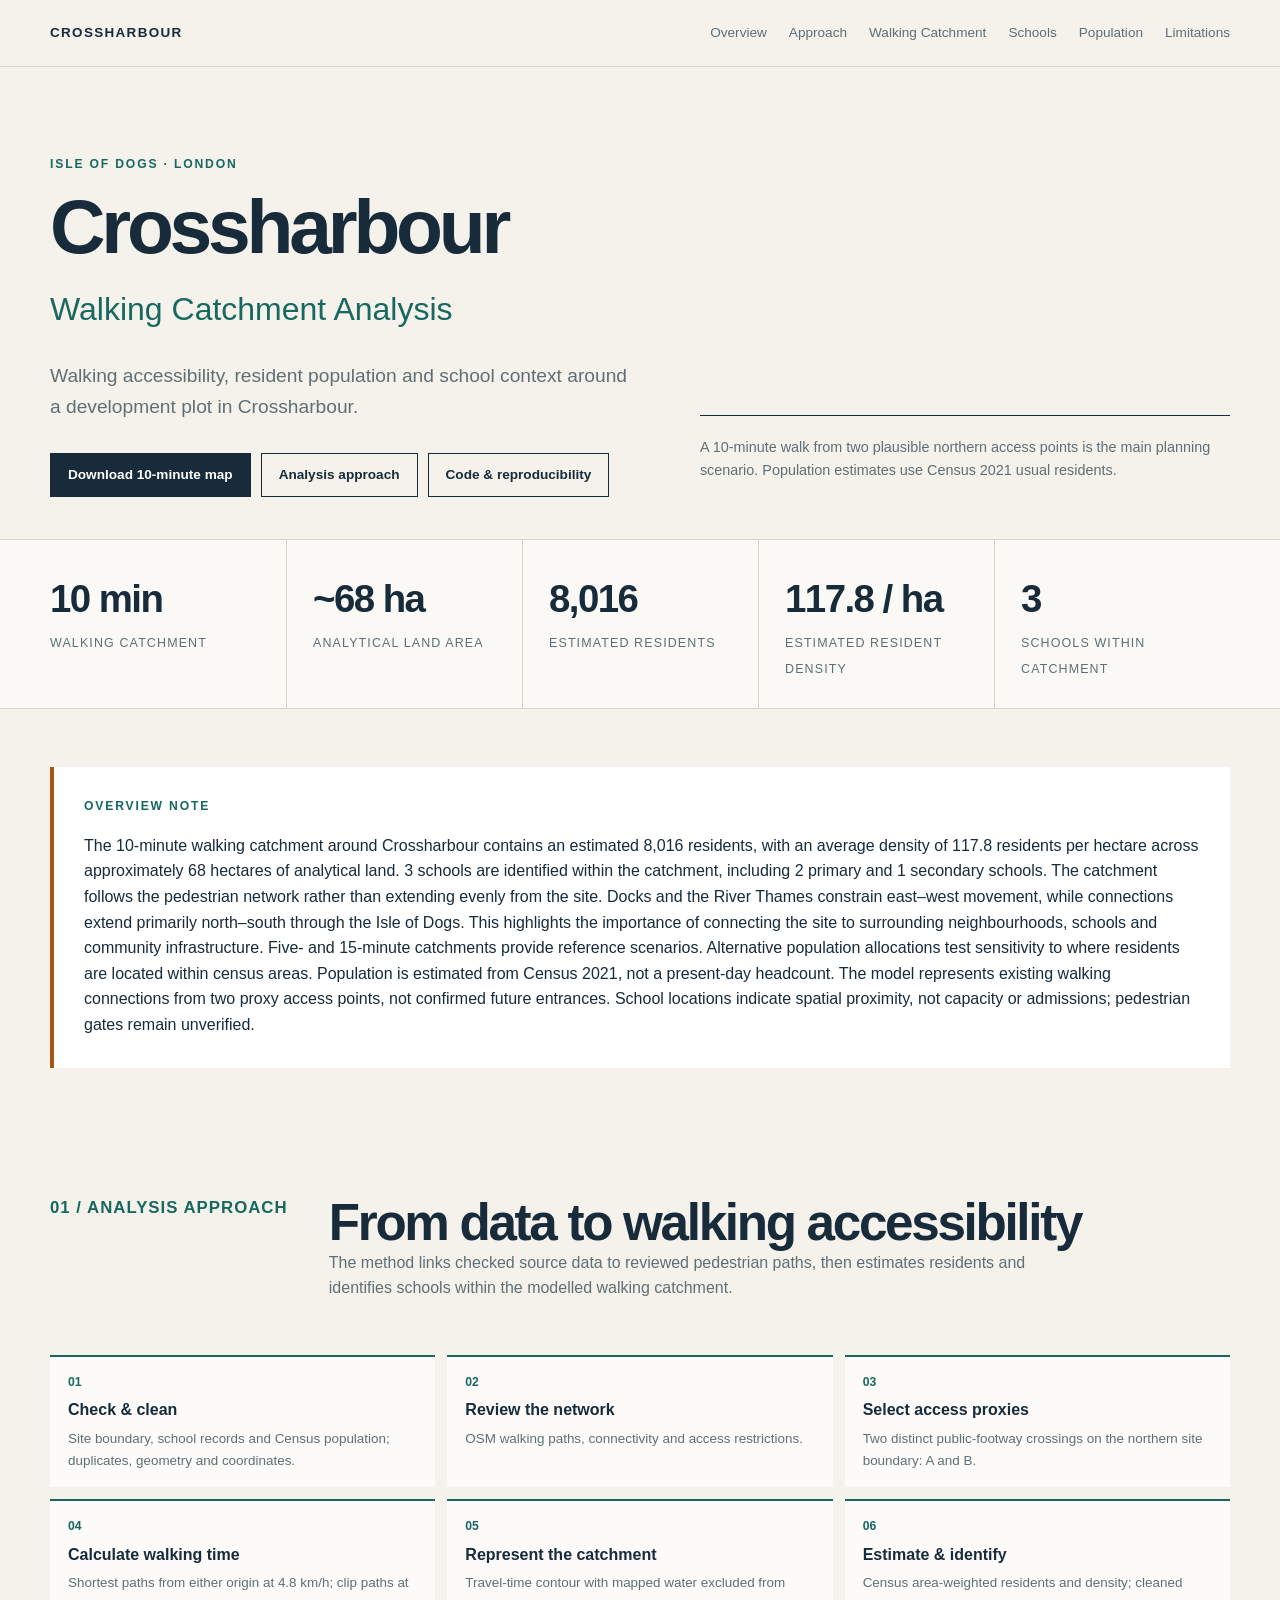
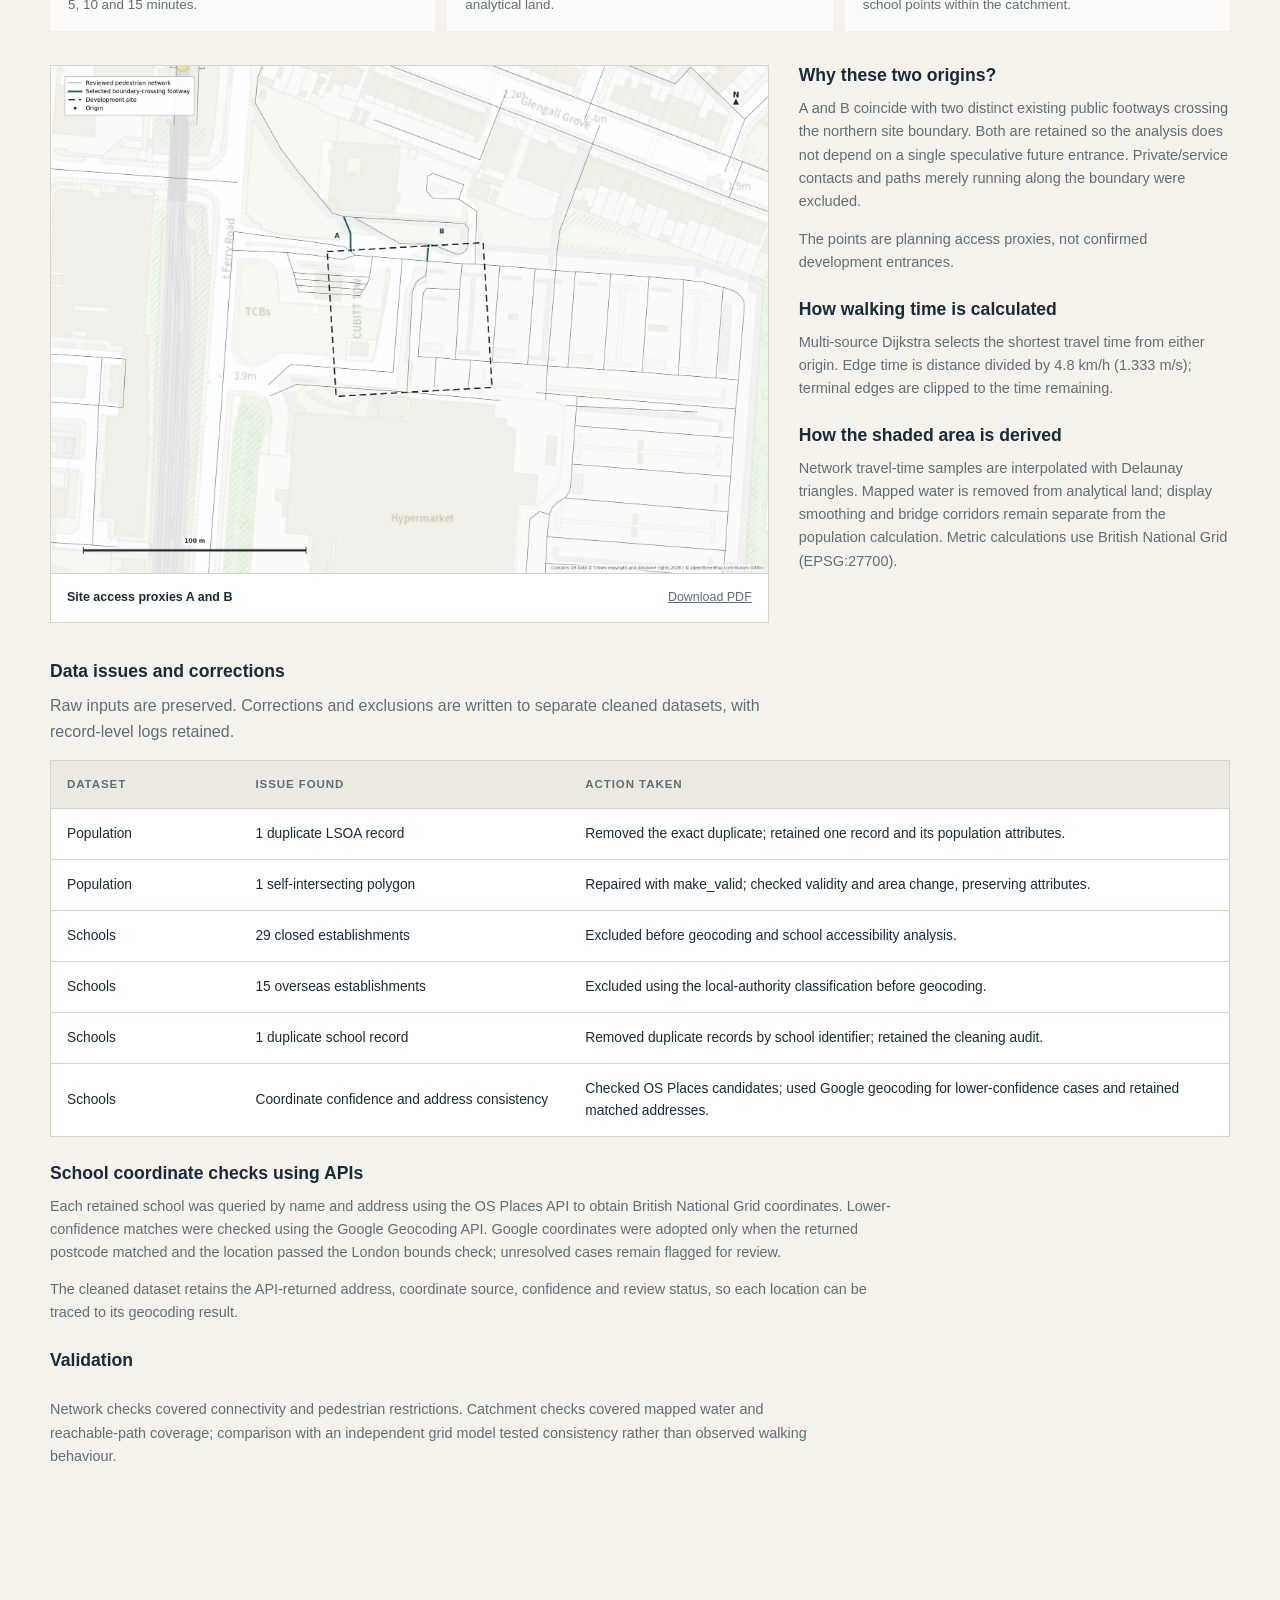
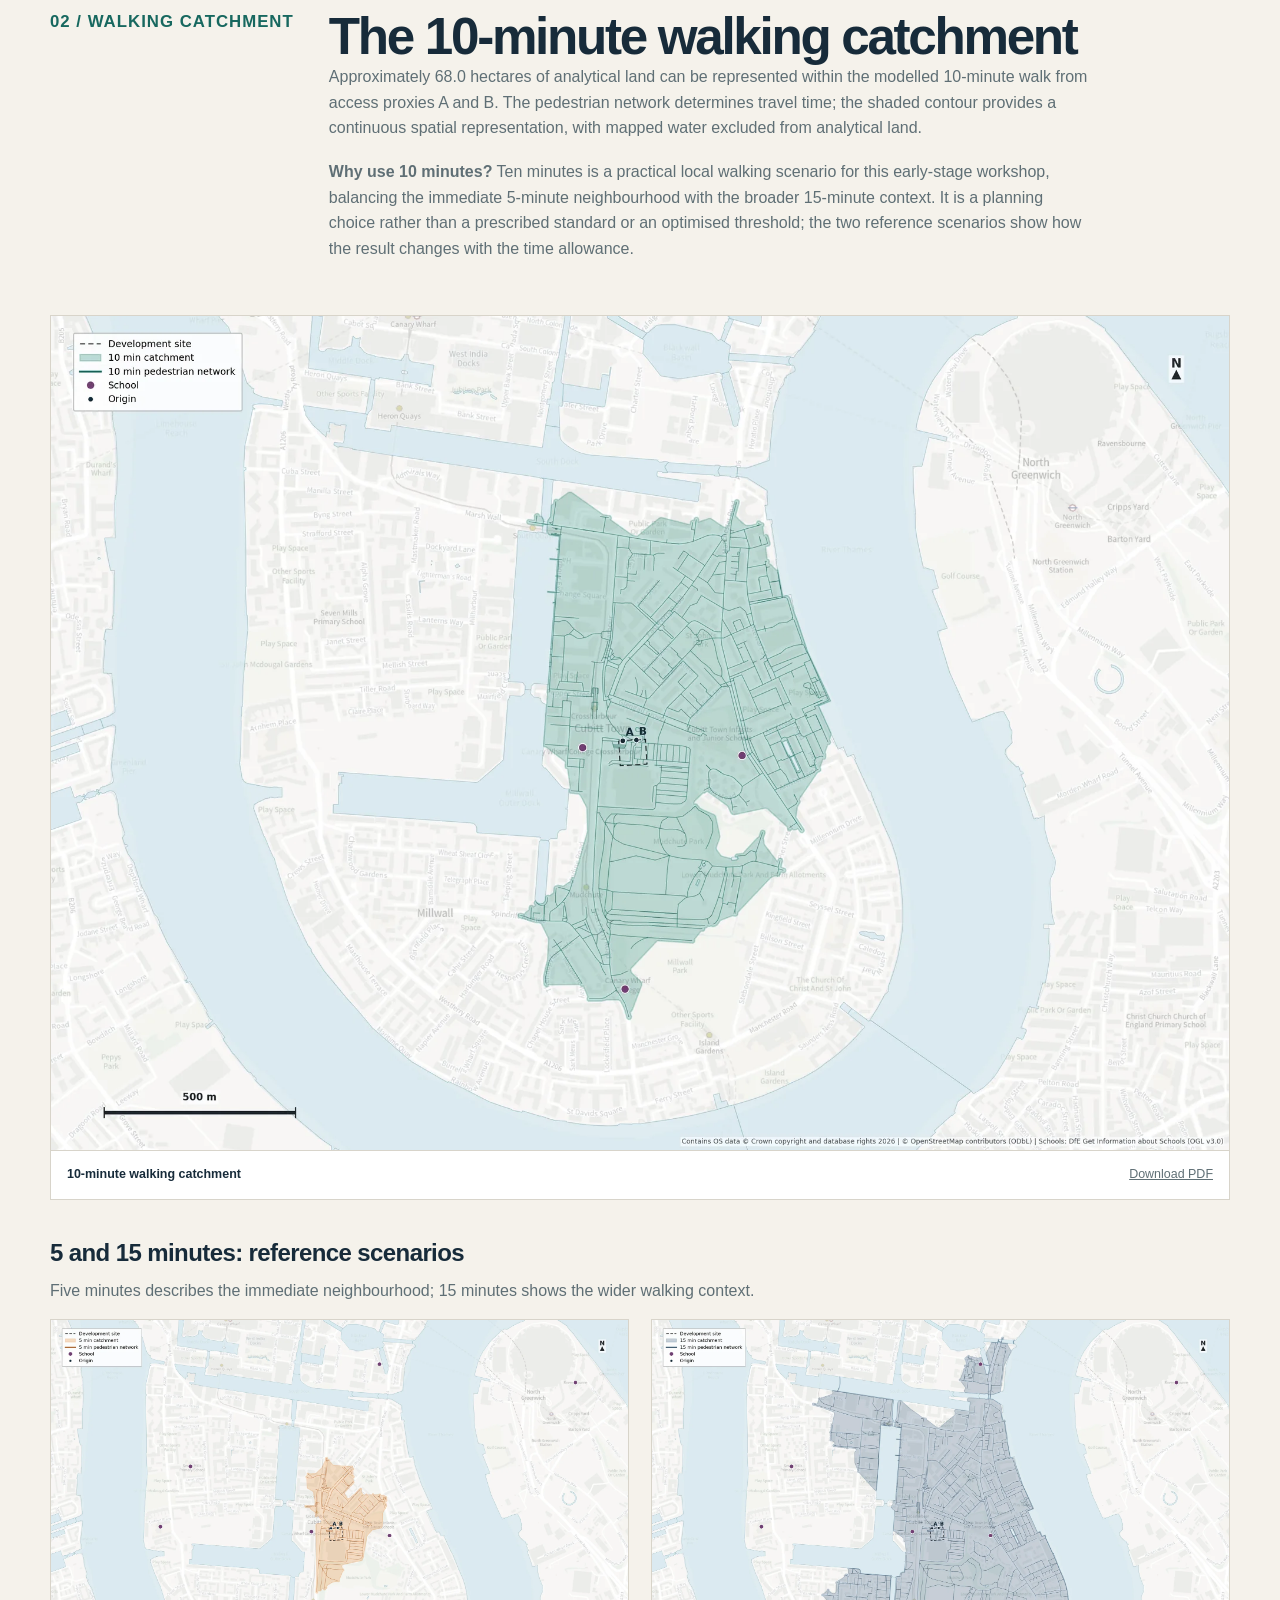
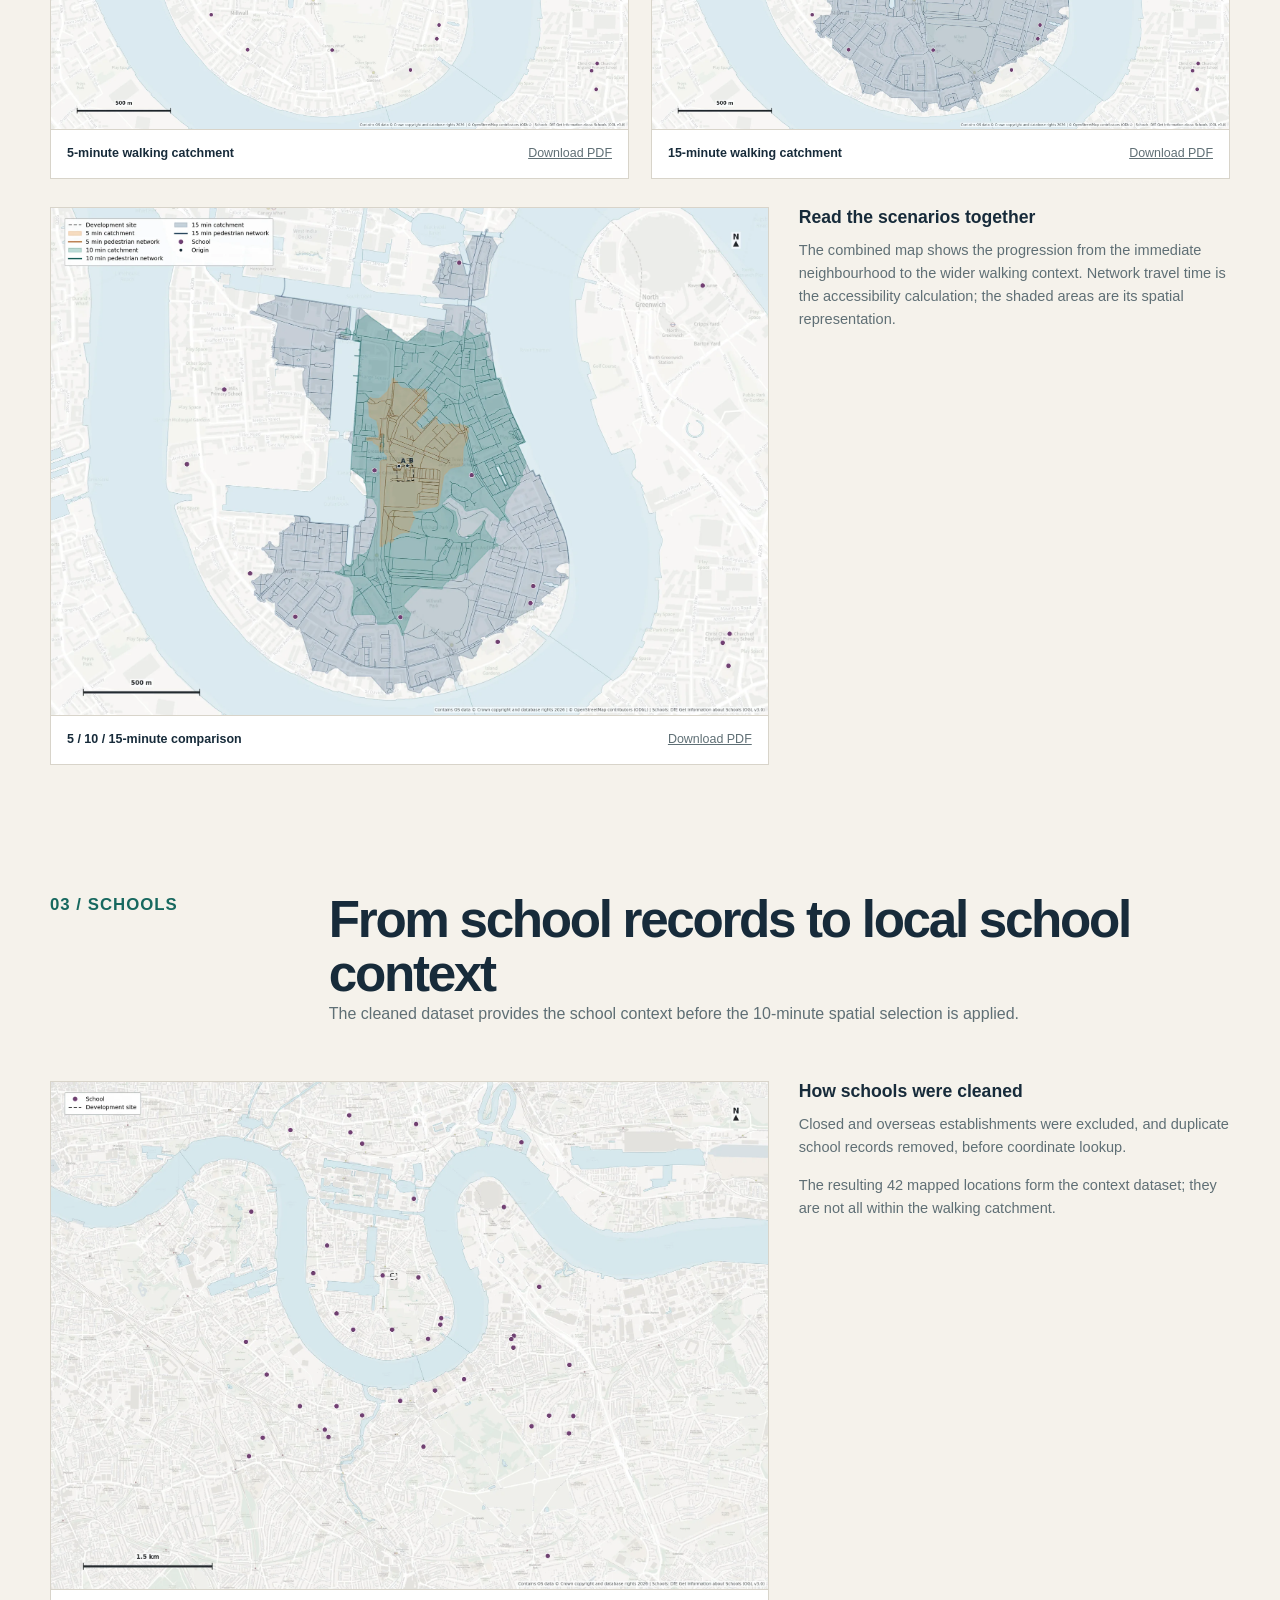
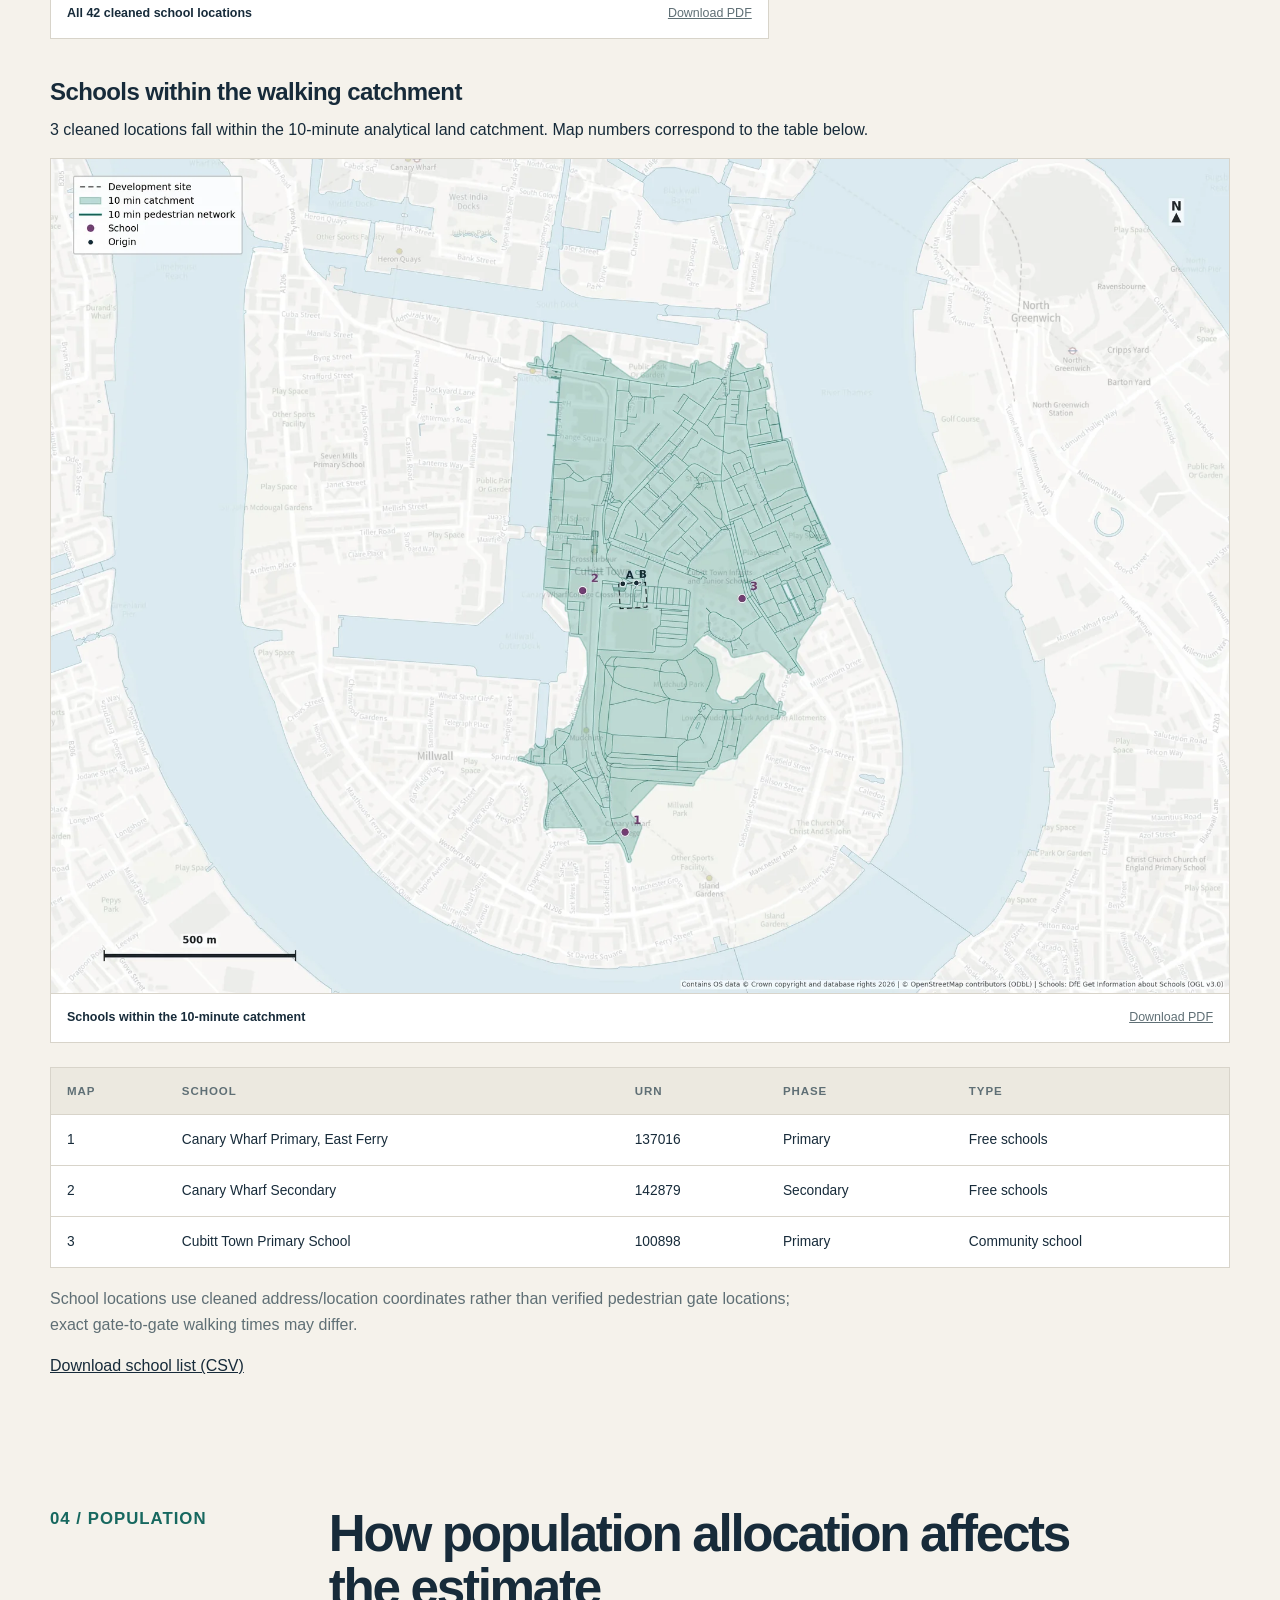
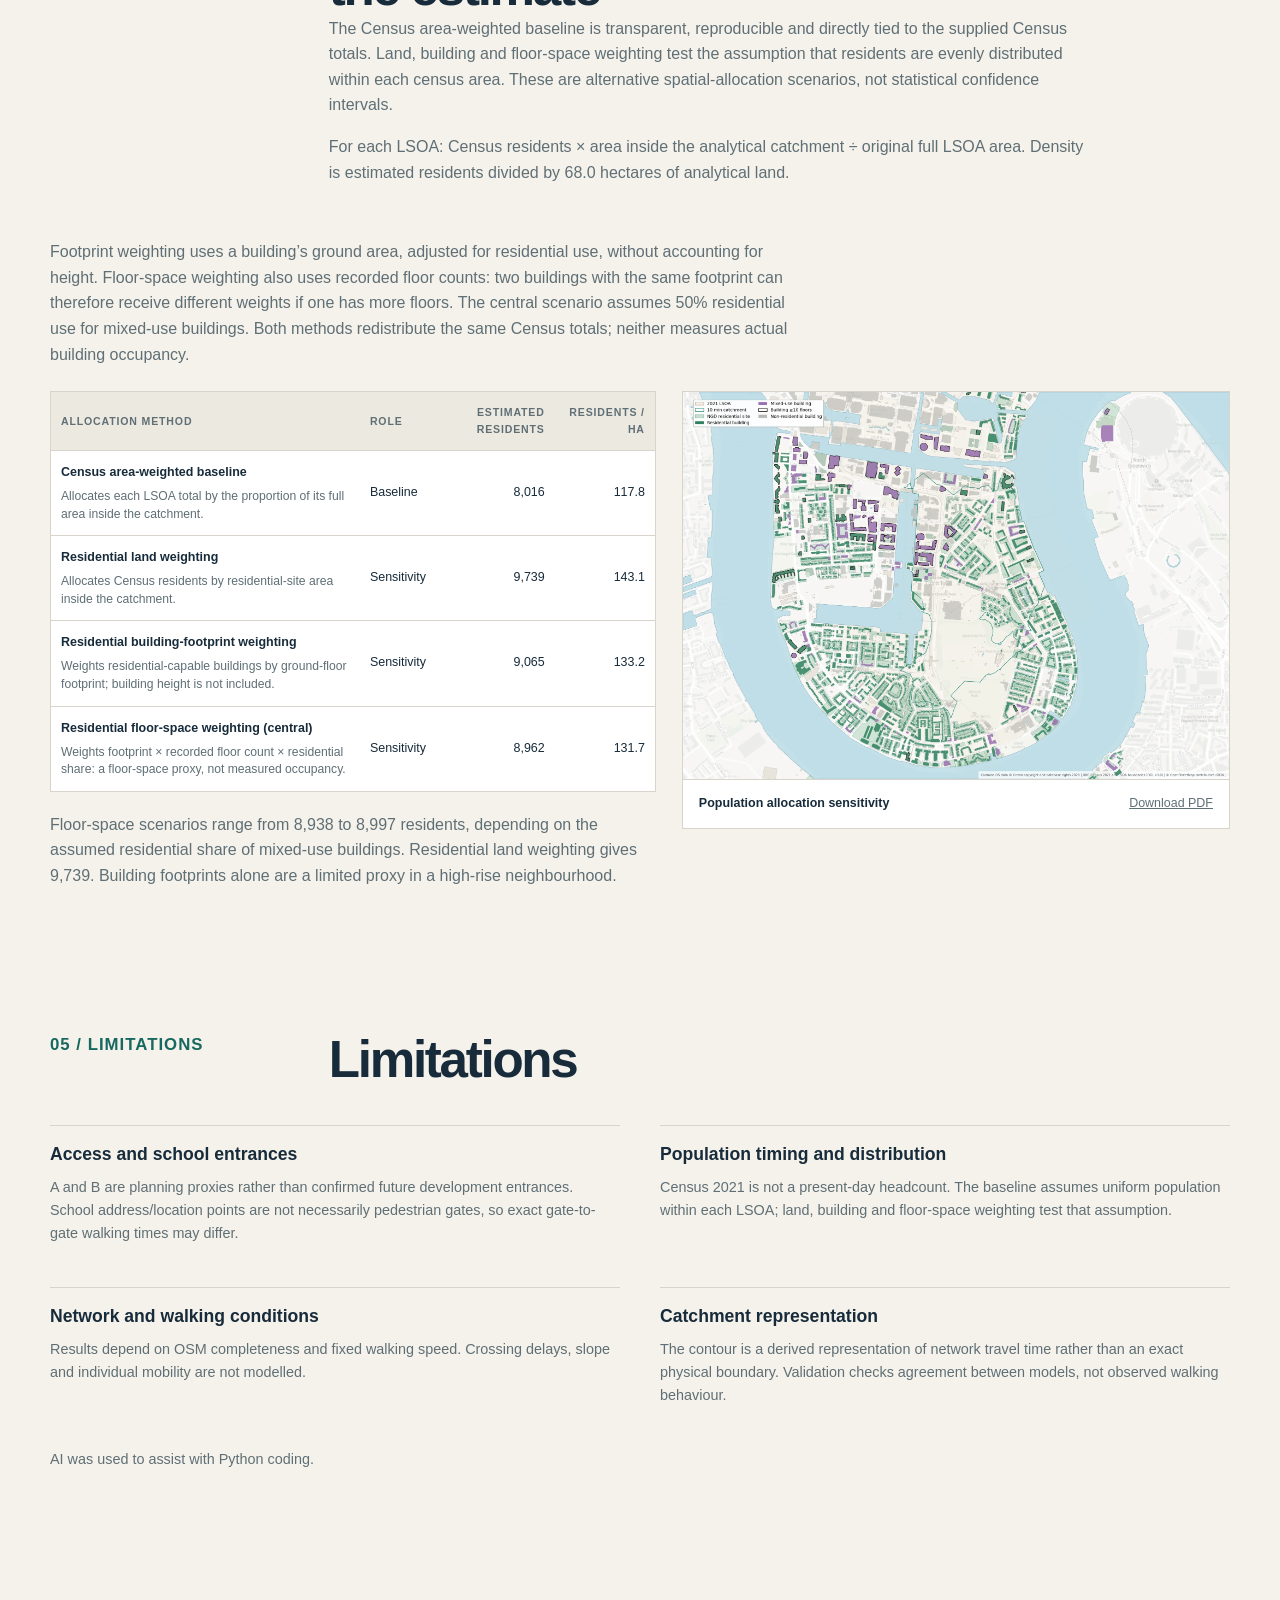
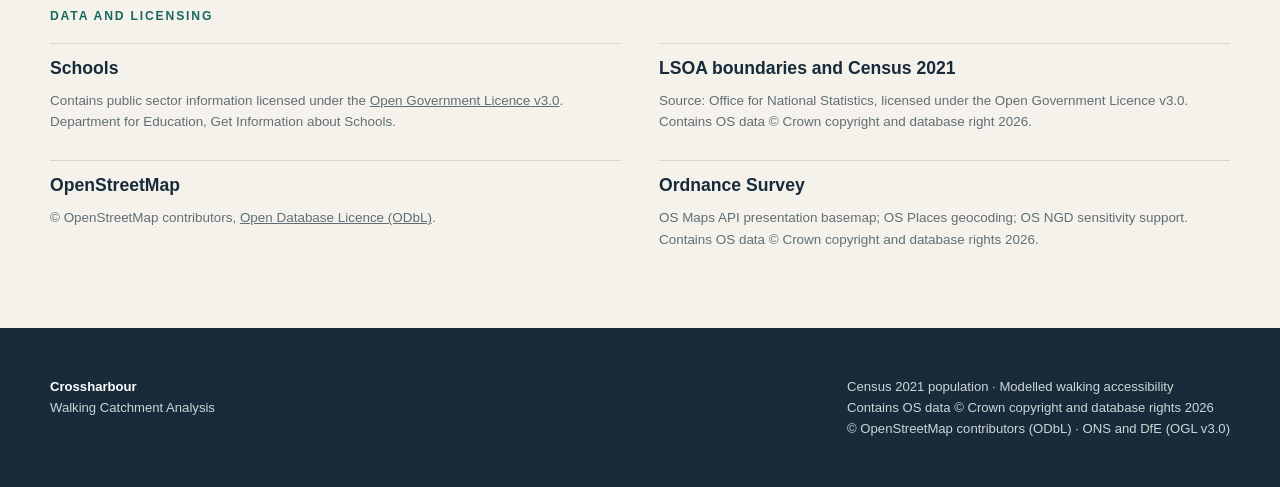
==== commit f27f161d: "Use outline-only population catchment and clarify weighting methods" ====
--- a/docs/index.html
+++ b/docs/index.html
@@ -3,7 +3,7 @@
 <html lang="en">
 <head>
 <meta charset="utf-8"/><meta content="width=device-width, initial-scale=1" name="viewport"/>
-<meta content="Walking accessibility, estimated resident density and school context for early-stage masterplanning at Crossharbour, Isle of Dogs." name="description"/>
+<meta content="Walking accessibility, estimated resident density and school context at Crossharbour, Isle of Dogs." name="description"/>
 <title>Crossharbour | Walking Catchment Analysis</title>
 <link href="favicon.svg" rel="icon" type="image/svg+xml"/><link href="assets/style.css" rel="stylesheet"/>
 </head>
@@ -16,7 +16,7 @@
 <p class="lede">Walking accessibility, resident population and school context around a development plot in Crossharbour.</p>
 <div class="actions"><a class="button" href="assets/downloads/catchment-10min.pdf">Download 10-minute map</a><a class="button secondary" href="#workflow">Analysis approach</a><a class="button secondary" href="https://github.com/alteregoyishan/Crossharbour-Walking-Catchment">Code &amp; reproducibility</a></div>
 </div>
-<div class="hero-note"><p>Prepared to support an early-stage masterplanning workshop.</p><p>A 10-minute walk from two plausible northern access points is the main planning scenario. Population estimates use Census 2021 usual residents.</p></div>
+<div class="hero-note"><p>A 10-minute walk from two plausible northern access points is the main planning scenario. Population estimates use Census 2021 usual residents.</p></div>
 </header>
 <section aria-label="Key findings" class="metrics"><div class="metric-grid">
 <div class="metric"><span class="metric-value">10 min</span><span class="metric-label">Walking catchment</span></div>
@@ -27,8 +27,8 @@
 </div></section>
 <main>
 <section class="section compact" id="architect-note"><div class="callout">
-<p class="eyebrow">Overview note</p><h2 class="note-title">Walking catchment — short note</h2>
-<p>The 10-minute walking catchment around Crossharbour contains an estimated 8,016 residents, with an average density of 117.8 residents per hectare across approximately 68 hectares of analytical land. 3 schools are identified within the catchment, including 2 primary and 1 secondary schools. The catchment follows the pedestrian network rather than extending evenly from the site. Docks and the River Thames constrain east–west movement, while connections extend primarily north–south through the Isle of Dogs. For the emerging masterplan, this highlights the importance of connecting the site to surrounding neighbourhoods, schools and community infrastructure. Five- and 15-minute catchments provide reference scenarios. Alternative population allocations test sensitivity to where residents are located within census areas. Population is estimated from Census 2021, not a present-day headcount. The model represents existing walking connections from two proxy access points, not confirmed future entrances. School locations indicate spatial proximity, not capacity or admissions; pedestrian gates remain unverified.</p>
+<p class="eyebrow">Overview note</p>
+<p>The 10-minute walking catchment around Crossharbour contains an estimated 8,016 residents, with an average density of 117.8 residents per hectare across approximately 68 hectares of analytical land. 3 schools are identified within the catchment, including 2 primary and 1 secondary schools. The catchment follows the pedestrian network rather than extending evenly from the site. Docks and the River Thames constrain east–west movement, while connections extend primarily north–south through the Isle of Dogs. This highlights the importance of connecting the site to surrounding neighbourhoods, schools and community infrastructure. Five- and 15-minute catchments provide reference scenarios. Alternative population allocations test sensitivity to where residents are located within census areas. Population is estimated from Census 2021, not a present-day headcount. The model represents existing walking connections from two proxy access points, not confirmed future entrances. School locations indicate spatial proximity, not capacity or admissions; pedestrian gates remain unverified.</p>
 </div></section><section class="section" id="workflow">
 <div class="section-head"><div class="kicker">01 / Analysis approach</div><div><h2>From data to walking accessibility</h2><p class="measure">The method links checked source data to reviewed pedestrian paths, then estimates residents and identifies schools within the modelled walking catchment.</p></div></div>
 <ol aria-label="Analysis workflow" class="workflow-compact">
@@ -43,7 +43,7 @@
 <figure class="figure"><img alt="Site boundary and two selected northern public-footway crossings A and B" height="1414" src="assets/images/origin-selection.webp" width="2000"/><figcaption><strong>Site access proxies A and B</strong><a href="assets/downloads/origin-selection.pdf">Download PDF</a></figcaption></figure>
 <div class="approach-copy"><h3>Why these two origins?</h3><p>A and B coincide with two distinct existing public footways crossing the northern site boundary. Both are retained so the analysis does not depend on a single speculative future entrance. Private/service contacts and paths merely running along the boundary were excluded.</p><p>The points are planning access proxies, not confirmed development entrances.</p><h3>How walking time is calculated</h3><p>Multi-source Dijkstra selects the shortest travel time from either origin. Edge time is distance divided by 4.8 km/h (1.333 m/s); terminal edges are clipped to the time remaining.</p><h3>How the shaded area is derived</h3><p>Network travel-time samples are interpolated with Delaunay triangles. Mapped water is removed from analytical land; display smoothing and bridge corridors remain separate from the population calculation. Metric calculations use British National Grid (EPSG:27700).</p></div>
 </div>
-<div class="cleaning-overview"><h3>Data issues and corrections</h3><p class="measure">Raw inputs are preserved. Corrections and exclusions are written to separate cleaned datasets, with record-level logs retained.</p><div class="table-wrap"><table class="cleaning-table"><thead><tr><th>Dataset</th><th>Issue found</th><th>Action taken</th></tr></thead><tbody><tr><td>Population</td><td>1 duplicate LSOA record</td><td>Removed the exact duplicate; retained one record and its population attributes.</td></tr><tr><td>Population</td><td>1 self-intersecting polygon</td><td>Repaired with make_valid; checked validity and area change, preserving attributes.</td></tr><tr><td>Schools</td><td>29 closed establishments</td><td>Excluded before geocoding and school accessibility analysis.</td></tr><tr><td>Schools</td><td>15 overseas establishments</td><td>Excluded using the local-authority classification before geocoding.</td></tr><tr><td>Schools</td><td>1 duplicate school record</td><td>Removed duplicate records by school identifier; retained the cleaning audit.</td></tr><tr><td>Schools</td><td>Coordinate confidence and address consistency</td><td>Checked OS Places candidates; used Google geocoding for lower-confidence cases and retained matched addresses.</td></tr></tbody></table></div><div class="coordinate-method"><h3>School coordinate checks using APIs</h3><p>Each retained school was queried by name and address using the OS Places API to obtain British National Grid coordinates. Lower-confidence matches were checked using the Google Geocoding API. Google coordinates were adopted only when the returned postcode matched and the location passed the London bounds check; unresolved cases remain flagged for review.</p><p>The cleaned dataset retains the API-returned address, coordinate source, confidence and review status, so each location can be traced to its geocoding result.</p></div><p class="measure qa-summary">Network checks covered connectivity and pedestrian restrictions. Catchment checks covered mapped water and reachable-path coverage; comparison with an independent grid model tested consistency rather than observed walking behaviour.</p></div>
+<div class="cleaning-overview"><h3>Data issues and corrections</h3><p class="measure">Raw inputs are preserved. Corrections and exclusions are written to separate cleaned datasets, with record-level logs retained.</p><div class="table-wrap"><table class="cleaning-table"><thead><tr><th>Dataset</th><th>Issue found</th><th>Action taken</th></tr></thead><tbody><tr><td>Population</td><td>1 duplicate LSOA record</td><td>Removed the exact duplicate; retained one record and its population attributes.</td></tr><tr><td>Population</td><td>1 self-intersecting polygon</td><td>Repaired with make_valid; checked validity and area change, preserving attributes.</td></tr><tr><td>Schools</td><td>29 closed establishments</td><td>Excluded before geocoding and school accessibility analysis.</td></tr><tr><td>Schools</td><td>15 overseas establishments</td><td>Excluded using the local-authority classification before geocoding.</td></tr><tr><td>Schools</td><td>1 duplicate school record</td><td>Removed duplicate records by school identifier; retained the cleaning audit.</td></tr><tr><td>Schools</td><td>Coordinate confidence and address consistency</td><td>Checked OS Places candidates; used Google geocoding for lower-confidence cases and retained matched addresses.</td></tr></tbody></table></div><div class="coordinate-method"><h3>School coordinate checks using APIs</h3><p>Each retained school was queried by name and address using the OS Places API to obtain British National Grid coordinates. Lower-confidence matches were checked using the Google Geocoding API. Google coordinates were adopted only when the returned postcode matched and the location passed the London bounds check; unresolved cases remain flagged for review.</p><p>The cleaned dataset retains the API-returned address, coordinate source, confidence and review status, so each location can be traced to its geocoding result.</p></div><h3>Validation</h3><p class="measure qa-summary">Network checks covered connectivity and pedestrian restrictions. Catchment checks covered mapped water and reachable-path coverage; comparison with an independent grid model tested consistency rather than observed walking behaviour.</p></div>
 </section>
 <section class="section" id="catchment"><div class="section-head"><div class="kicker">02 / Walking catchment</div><div>
 <h2>The 10-minute walking catchment</h2><p class="measure">Approximately 68.0 hectares of analytical land can be represented within the modelled 10-minute walk from access proxies A and B. The pedestrian network determines travel time; the shaded contour provides a continuous spatial representation, with mapped water excluded from analytical land.</p>
@@ -64,7 +64,7 @@
 <section class="section" id="population"><div class="section-head"><div class="kicker">04 / Population</div><div>
 <h2>How population allocation affects the estimate</h2><p class="measure">The Census area-weighted baseline is transparent, reproducible and directly tied to the supplied Census totals. Land, building and floor-space weighting test the assumption that residents are evenly distributed within each census area. These are alternative spatial-allocation scenarios, not statistical confidence intervals.</p><p class="measure">For each LSOA: Census residents × area inside the analytical catchment ÷ original full LSOA area. Density is estimated residents divided by 68.0 hectares of analytical land.</p>
 </div></div>
-<div class="population-layout"><div><div class="table-wrap"><table><thead><tr><th>Allocation method</th><th>Role</th><th class="numeric">Estimated residents</th><th class="numeric">Residents / ha</th></tr></thead><tbody><tr><td><strong>Census area-weighted baseline</strong><span class="method-description">Allocates each LSOA total by the proportion of its full area inside the catchment.</span></td><td>Baseline</td><td class="numeric">8,016</td><td class="numeric">117.8</td></tr><tr><td><strong>Residential land weighting</strong><span class="method-description">Allocates Census residents by residential-site area inside the catchment.</span></td><td>Sensitivity</td><td class="numeric">9,739</td><td class="numeric">143.1</td></tr><tr><td><strong>Residential building-footprint weighting</strong><span class="method-description">Allocates residents by residential-capable building footprint rather than land area.</span></td><td>Sensitivity</td><td class="numeric">9,065</td><td class="numeric">133.2</td></tr><tr><td><strong>Residential floor-space weighting (central)</strong><span class="method-description">Weights building footprints by recorded floor counts and assumed residential share.</span></td><td>Sensitivity</td><td class="numeric">8,962</td><td class="numeric">131.7</td></tr></tbody></table></div><p class="measure sensitivity-note">Floor-space scenarios range from 8,938 to 8,997 residents, depending on the assumed residential share of mixed-use buildings. Residential land weighting gives 9,739. Building footprints alone are a limited proxy in a high-rise neighbourhood.</p></div><figure class="figure"><img alt="Population allocation sensitivity using residential land, buildings and Census areas" height="1414" src="assets/images/population-sensitivity.webp" width="2000"/><figcaption><strong>Population allocation sensitivity</strong><a href="assets/downloads/population-sensitivity.pdf">Download PDF</a></figcaption></figure></div></section>
+<p class="measure weighting-explanation">Footprint weighting uses a building’s ground area, adjusted for residential use, without accounting for height. Floor-space weighting also uses recorded floor counts: two buildings with the same footprint can therefore receive different weights if one has more floors. The central scenario assumes 50% residential use for mixed-use buildings. Both methods redistribute the same Census totals; neither measures actual building occupancy.</p><div class="population-layout"><div><div class="table-wrap"><table><thead><tr><th>Allocation method</th><th>Role</th><th class="numeric">Estimated residents</th><th class="numeric">Residents / ha</th></tr></thead><tbody><tr><td><strong>Census area-weighted baseline</strong><span class="method-description">Allocates each LSOA total by the proportion of its full area inside the catchment.</span></td><td>Baseline</td><td class="numeric">8,016</td><td class="numeric">117.8</td></tr><tr><td><strong>Residential land weighting</strong><span class="method-description">Allocates Census residents by residential-site area inside the catchment.</span></td><td>Sensitivity</td><td class="numeric">9,739</td><td class="numeric">143.1</td></tr><tr><td><strong>Residential building-footprint weighting</strong><span class="method-description">Weights residential-capable buildings by ground-floor footprint; building height is not included.</span></td><td>Sensitivity</td><td class="numeric">9,065</td><td class="numeric">133.2</td></tr><tr><td><strong>Residential floor-space weighting (central)</strong><span class="method-description">Weights footprint × recorded floor count × residential share: a floor-space proxy, not measured occupancy.</span></td><td>Sensitivity</td><td class="numeric">8,962</td><td class="numeric">131.7</td></tr></tbody></table></div><p class="measure sensitivity-note">Floor-space scenarios range from 8,938 to 8,997 residents, depending on the assumed residential share of mixed-use buildings. Residential land weighting gives 9,739. Building footprints alone are a limited proxy in a high-rise neighbourhood.</p></div><figure class="figure"><img alt="Population allocation sensitivity using residential land, buildings and Census areas" height="1414" src="assets/images/population-sensitivity.webp" width="2000"/><figcaption><strong>Population allocation sensitivity</strong><a href="assets/downloads/population-sensitivity.pdf">Download PDF</a></figcaption></figure></div></section>
 <section class="section" id="limitations">
 <div class="section-head"><div class="kicker">05 / Limitations</div><div><h2>Limitations</h2></div></div>
 <div class="method-list"><div><h3>Access and school entrances</h3><p>A and B are planning proxies rather than confirmed future development entrances. School address/location points are not necessarily pedestrian gates, so exact gate-to-gate walking times may differ.</p></div><div><h3>Population timing and distribution</h3><p>Census 2021 is not a present-day headcount. The baseline assumes uniform population within each LSOA; land, building and floor-space weighting test that assumption.</p></div><div><h3>Network and walking conditions</h3><p>Results depend on OSM completeness and fixed walking speed. Crossing delays, slope and individual mobility are not modelled.</p></div><div><h3>Catchment representation</h3><p>The contour is a derived representation of network travel time rather than an exact physical boundary. Validation checks agreement between models, not observed walking behaviour.</p></div></div>
--- a/docs/assets/style.css
+++ b/docs/assets/style.css
@@ -349,3 +349,5 @@
 .method-description { display: block; margin-top: 5px; color: var(--muted); font-size: .76rem; font-weight: 400; line-height: 1.45; }
 .coordinate-method { margin-top: 26px; max-width: 850px; }
 .coordinate-method p { color: var(--muted); font-size: .9rem; }
+.weighting-explanation { margin-bottom: 24px; }
+.coordinate-method + h3 { margin-top: 26px; }
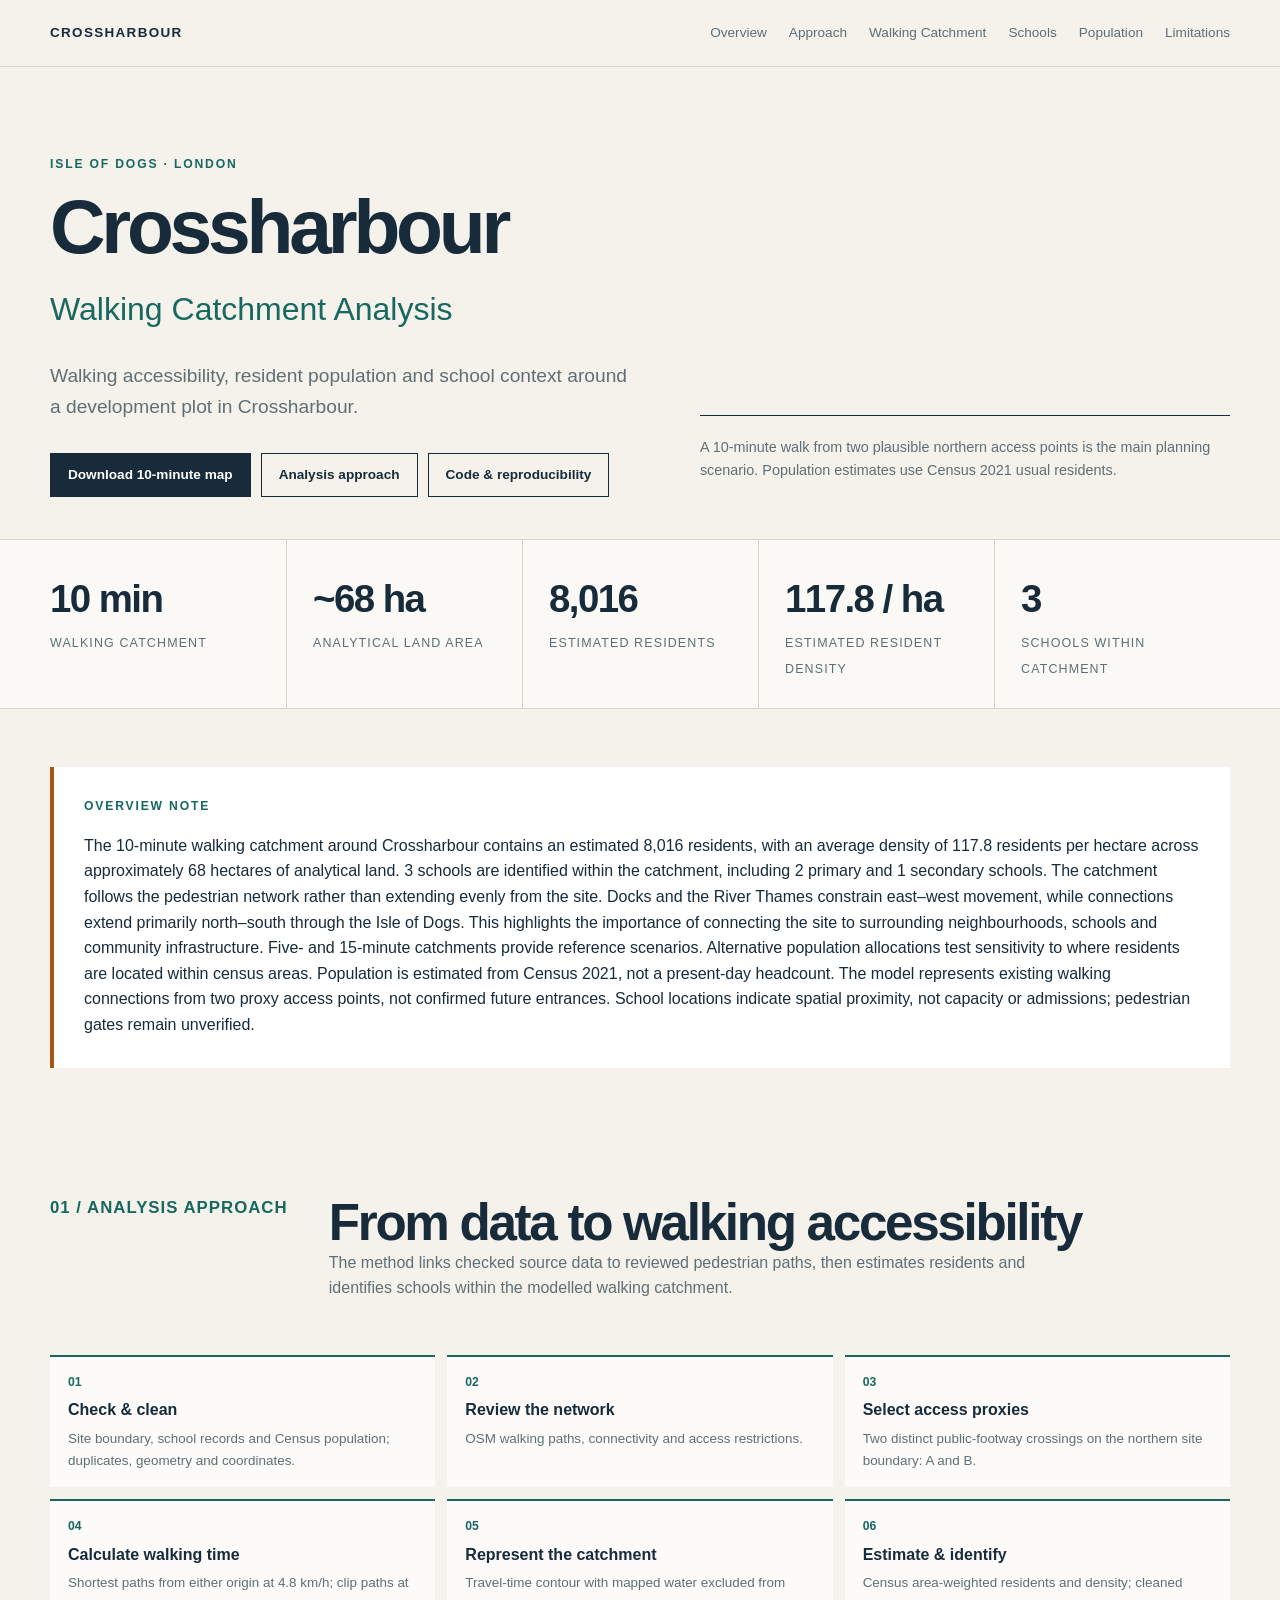
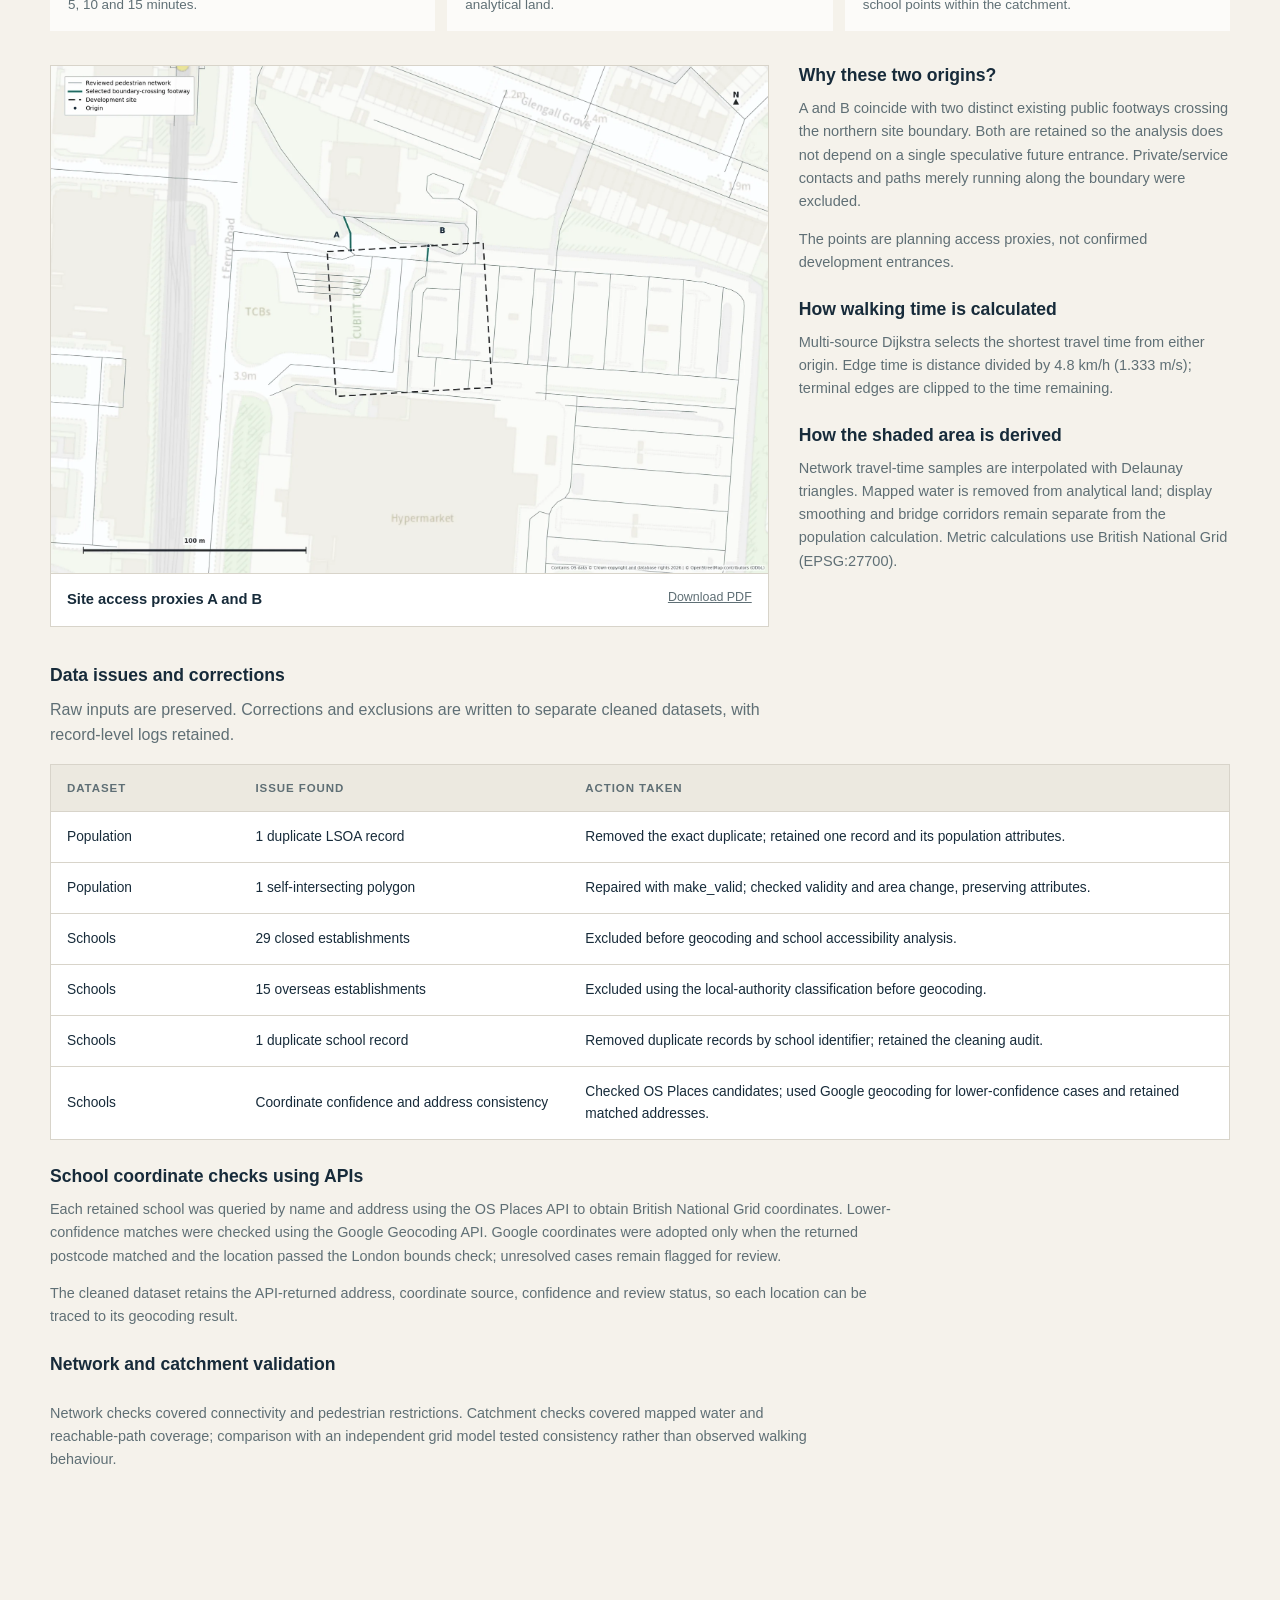
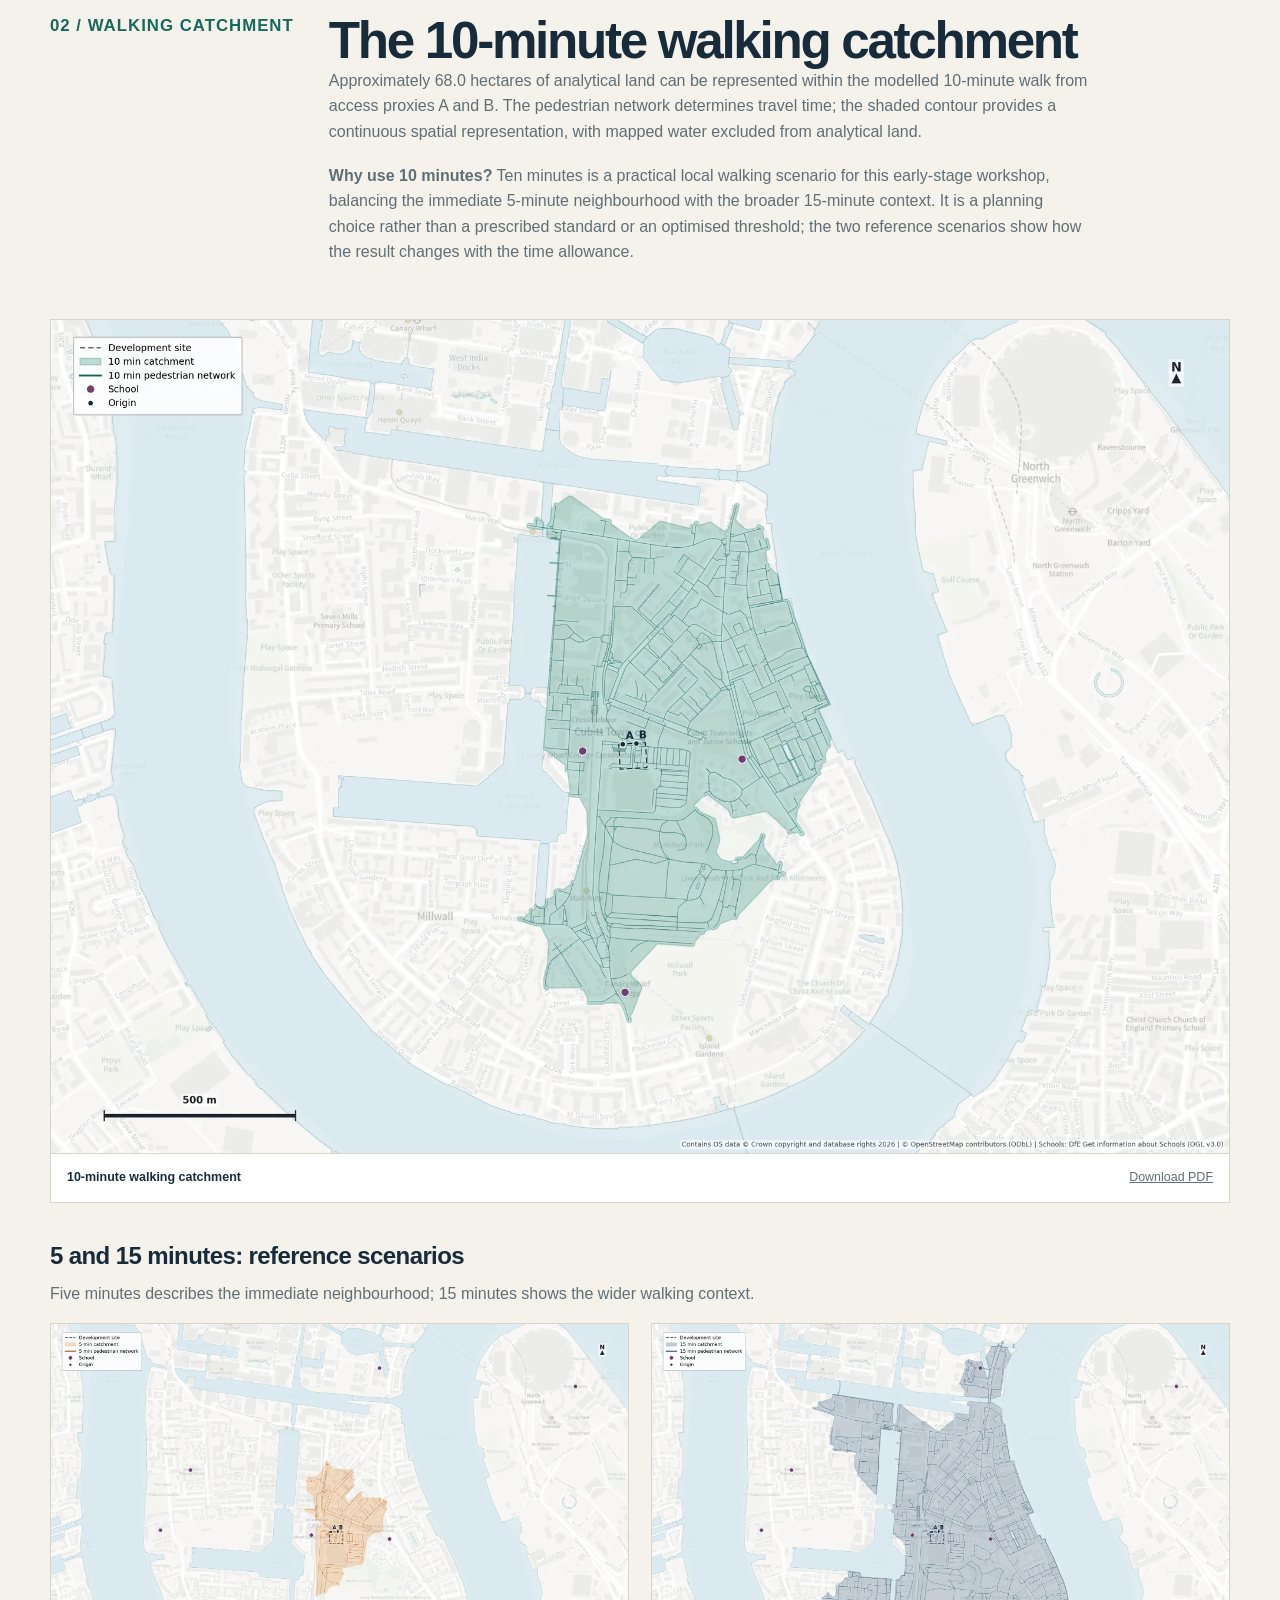
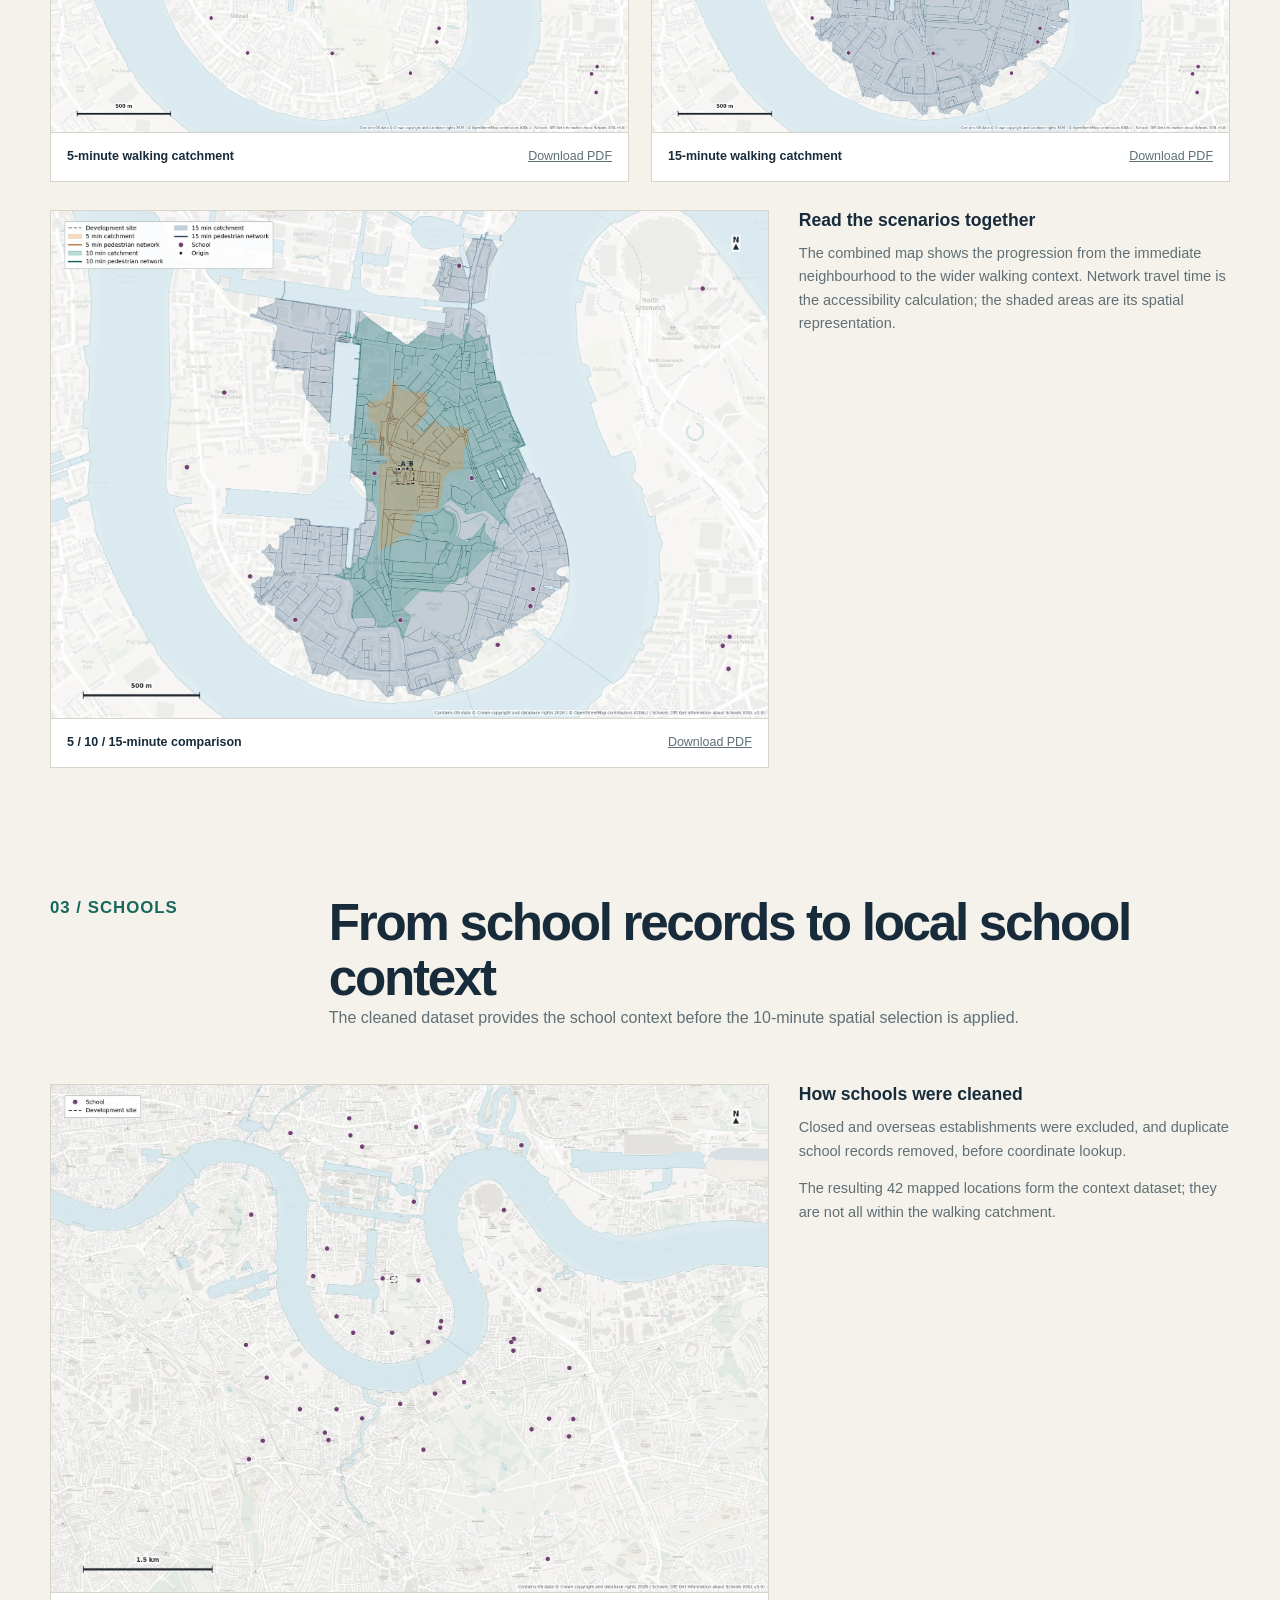
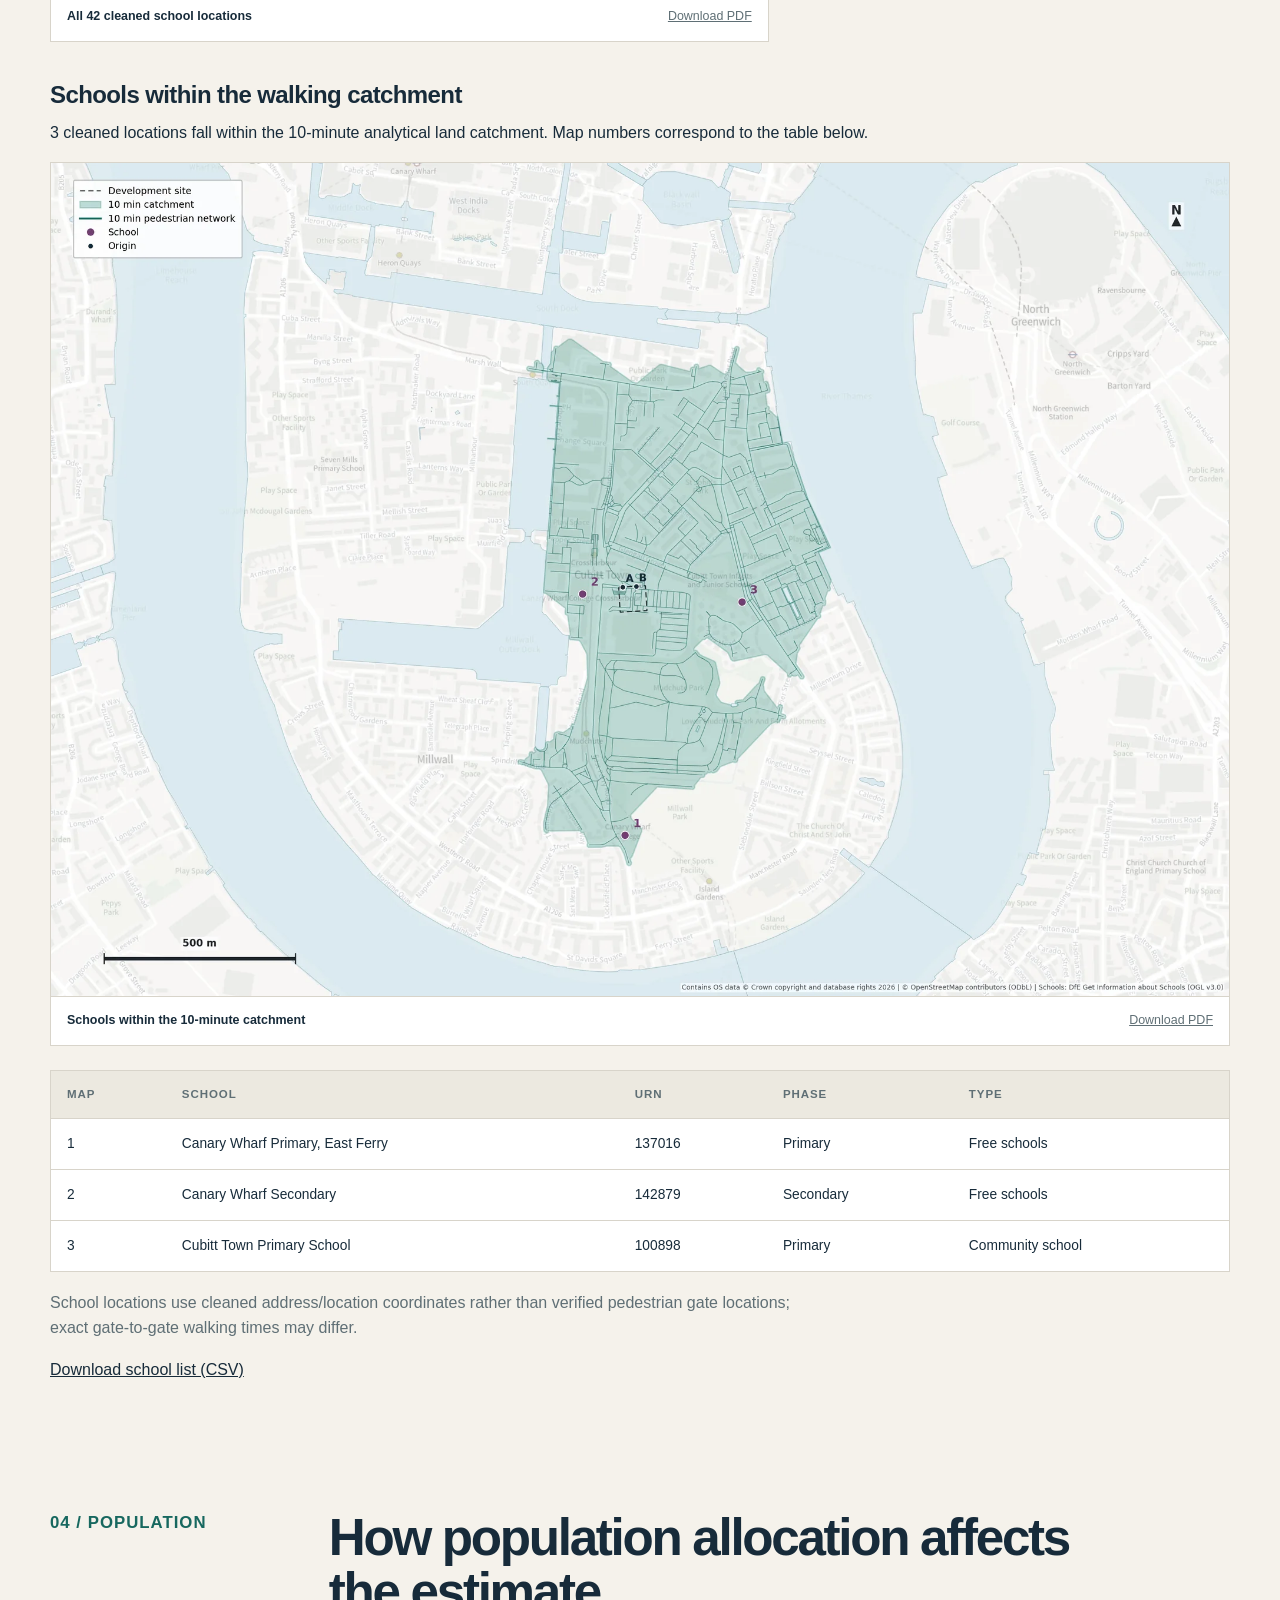
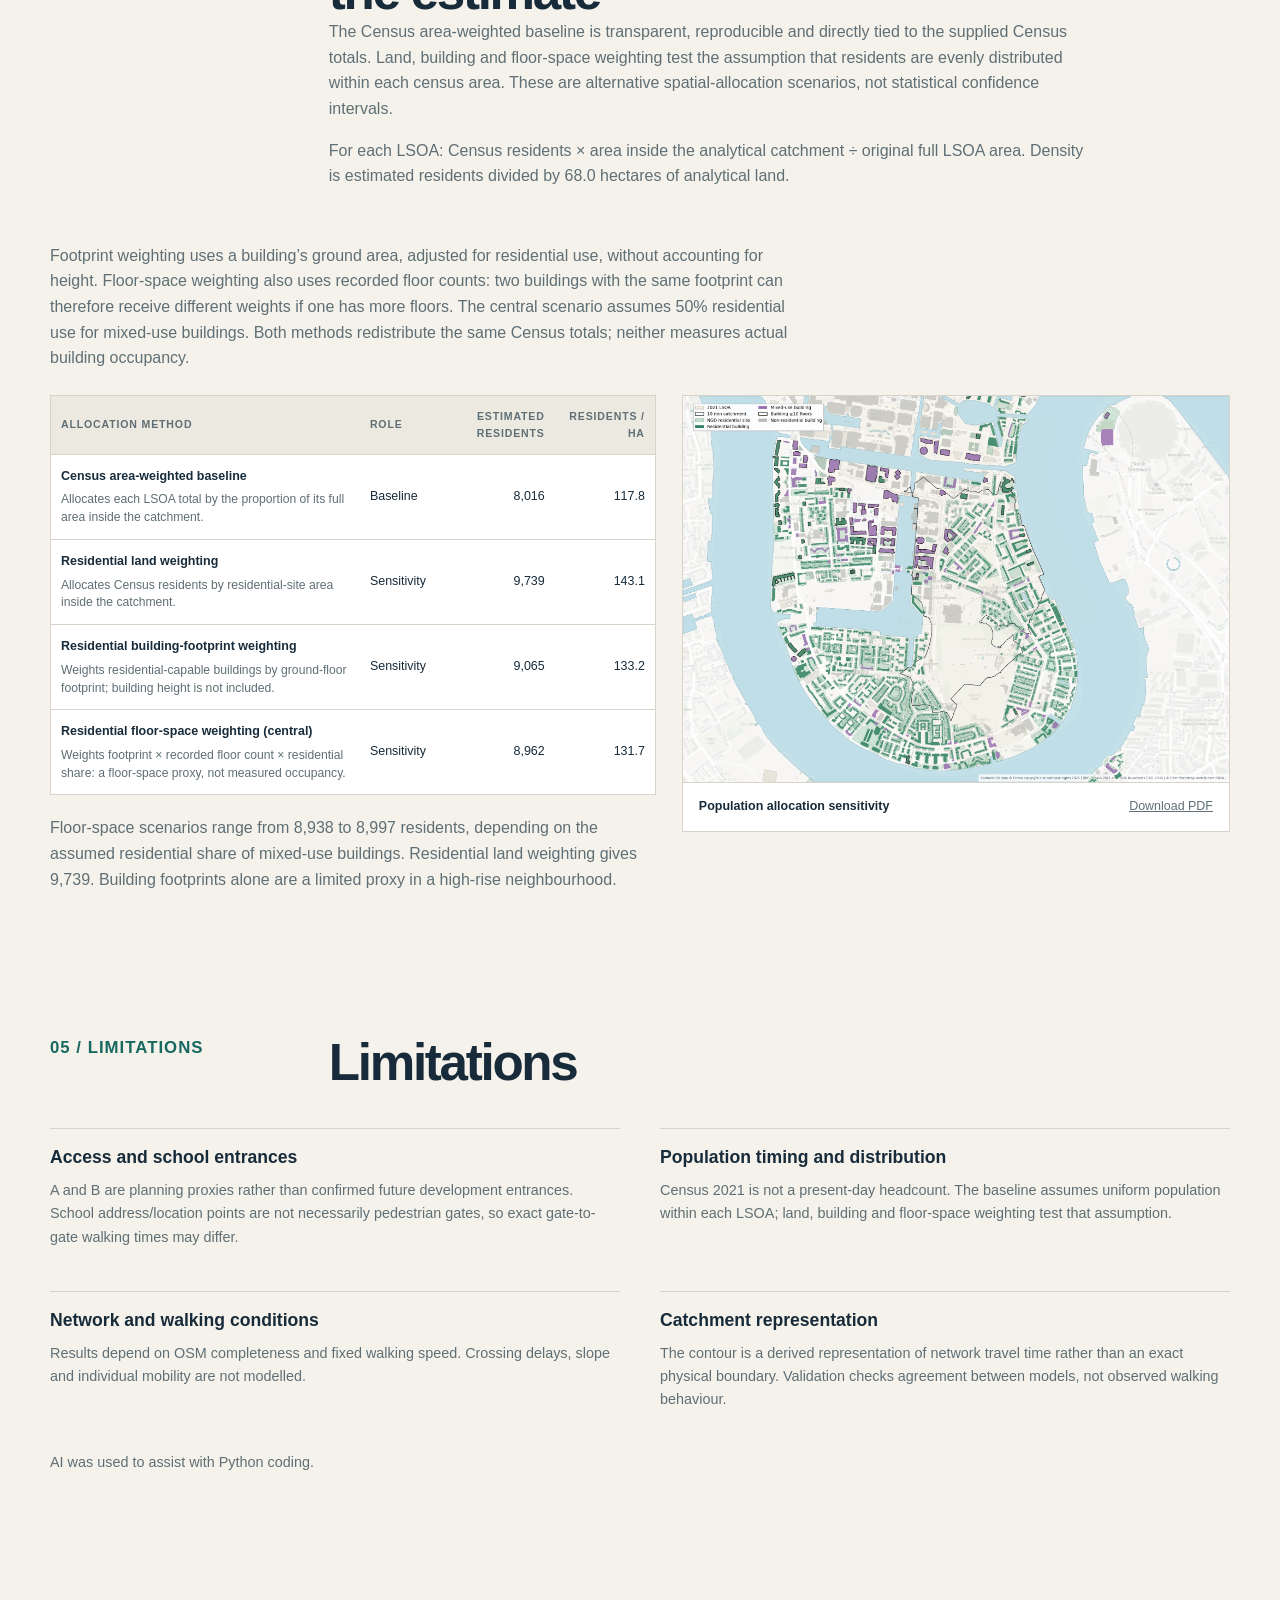
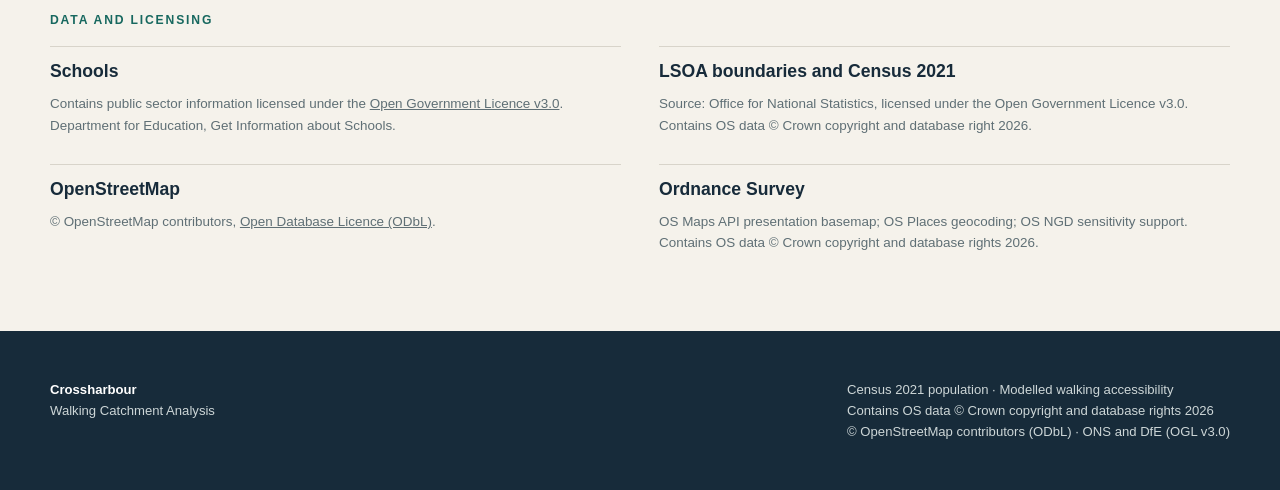
==== commit d94a288e: "Refine validation heading and map outline and origin labels" ====
--- a/docs/index.html
+++ b/docs/index.html
@@ -40,10 +40,10 @@
 <li><strong>Estimate &amp; identify</strong><span>Census area-weighted residents and density; cleaned school points within the catchment.</span></li>
 </ol>
 <div class="approach-grid" id="methods">
-<figure class="figure"><img alt="Site boundary and two selected northern public-footway crossings A and B" height="1414" src="assets/images/origin-selection.webp" width="2000"/><figcaption><strong>Site access proxies A and B</strong><a href="assets/downloads/origin-selection.pdf">Download PDF</a></figcaption></figure>
+<figure class="figure origin-figure"><img alt="Site boundary and two selected northern public-footway crossings A and B" height="1414" src="assets/images/origin-selection.webp" width="2000"/><figcaption><strong>Site access proxies A and B</strong><a href="assets/downloads/origin-selection.pdf">Download PDF</a></figcaption></figure>
 <div class="approach-copy"><h3>Why these two origins?</h3><p>A and B coincide with two distinct existing public footways crossing the northern site boundary. Both are retained so the analysis does not depend on a single speculative future entrance. Private/service contacts and paths merely running along the boundary were excluded.</p><p>The points are planning access proxies, not confirmed development entrances.</p><h3>How walking time is calculated</h3><p>Multi-source Dijkstra selects the shortest travel time from either origin. Edge time is distance divided by 4.8 km/h (1.333 m/s); terminal edges are clipped to the time remaining.</p><h3>How the shaded area is derived</h3><p>Network travel-time samples are interpolated with Delaunay triangles. Mapped water is removed from analytical land; display smoothing and bridge corridors remain separate from the population calculation. Metric calculations use British National Grid (EPSG:27700).</p></div>
 </div>
-<div class="cleaning-overview"><h3>Data issues and corrections</h3><p class="measure">Raw inputs are preserved. Corrections and exclusions are written to separate cleaned datasets, with record-level logs retained.</p><div class="table-wrap"><table class="cleaning-table"><thead><tr><th>Dataset</th><th>Issue found</th><th>Action taken</th></tr></thead><tbody><tr><td>Population</td><td>1 duplicate LSOA record</td><td>Removed the exact duplicate; retained one record and its population attributes.</td></tr><tr><td>Population</td><td>1 self-intersecting polygon</td><td>Repaired with make_valid; checked validity and area change, preserving attributes.</td></tr><tr><td>Schools</td><td>29 closed establishments</td><td>Excluded before geocoding and school accessibility analysis.</td></tr><tr><td>Schools</td><td>15 overseas establishments</td><td>Excluded using the local-authority classification before geocoding.</td></tr><tr><td>Schools</td><td>1 duplicate school record</td><td>Removed duplicate records by school identifier; retained the cleaning audit.</td></tr><tr><td>Schools</td><td>Coordinate confidence and address consistency</td><td>Checked OS Places candidates; used Google geocoding for lower-confidence cases and retained matched addresses.</td></tr></tbody></table></div><div class="coordinate-method"><h3>School coordinate checks using APIs</h3><p>Each retained school was queried by name and address using the OS Places API to obtain British National Grid coordinates. Lower-confidence matches were checked using the Google Geocoding API. Google coordinates were adopted only when the returned postcode matched and the location passed the London bounds check; unresolved cases remain flagged for review.</p><p>The cleaned dataset retains the API-returned address, coordinate source, confidence and review status, so each location can be traced to its geocoding result.</p></div><h3>Validation</h3><p class="measure qa-summary">Network checks covered connectivity and pedestrian restrictions. Catchment checks covered mapped water and reachable-path coverage; comparison with an independent grid model tested consistency rather than observed walking behaviour.</p></div>
+<div class="cleaning-overview"><h3>Data issues and corrections</h3><p class="measure">Raw inputs are preserved. Corrections and exclusions are written to separate cleaned datasets, with record-level logs retained.</p><div class="table-wrap"><table class="cleaning-table"><thead><tr><th>Dataset</th><th>Issue found</th><th>Action taken</th></tr></thead><tbody><tr><td>Population</td><td>1 duplicate LSOA record</td><td>Removed the exact duplicate; retained one record and its population attributes.</td></tr><tr><td>Population</td><td>1 self-intersecting polygon</td><td>Repaired with make_valid; checked validity and area change, preserving attributes.</td></tr><tr><td>Schools</td><td>29 closed establishments</td><td>Excluded before geocoding and school accessibility analysis.</td></tr><tr><td>Schools</td><td>15 overseas establishments</td><td>Excluded using the local-authority classification before geocoding.</td></tr><tr><td>Schools</td><td>1 duplicate school record</td><td>Removed duplicate records by school identifier; retained the cleaning audit.</td></tr><tr><td>Schools</td><td>Coordinate confidence and address consistency</td><td>Checked OS Places candidates; used Google geocoding for lower-confidence cases and retained matched addresses.</td></tr></tbody></table></div><div class="coordinate-method"><h3>School coordinate checks using APIs</h3><p>Each retained school was queried by name and address using the OS Places API to obtain British National Grid coordinates. Lower-confidence matches were checked using the Google Geocoding API. Google coordinates were adopted only when the returned postcode matched and the location passed the London bounds check; unresolved cases remain flagged for review.</p><p>The cleaned dataset retains the API-returned address, coordinate source, confidence and review status, so each location can be traced to its geocoding result.</p></div><h3>Network and catchment validation</h3><p class="measure qa-summary">Network checks covered connectivity and pedestrian restrictions. Catchment checks covered mapped water and reachable-path coverage; comparison with an independent grid model tested consistency rather than observed walking behaviour.</p></div>
 </section>
 <section class="section" id="catchment"><div class="section-head"><div class="kicker">02 / Walking catchment</div><div>
 <h2>The 10-minute walking catchment</h2><p class="measure">Approximately 68.0 hectares of analytical land can be represented within the modelled 10-minute walk from access proxies A and B. The pedestrian network determines travel time; the shaded contour provides a continuous spatial representation, with mapped water excluded from analytical land.</p>
--- a/docs/assets/style.css
+++ b/docs/assets/style.css
@@ -351,3 +351,4 @@
 .coordinate-method p { color: var(--muted); font-size: .9rem; }
 .weighting-explanation { margin-bottom: 24px; }
 .coordinate-method + h3 { margin-top: 26px; }
+.origin-figure figcaption strong { font-size: .92rem; }
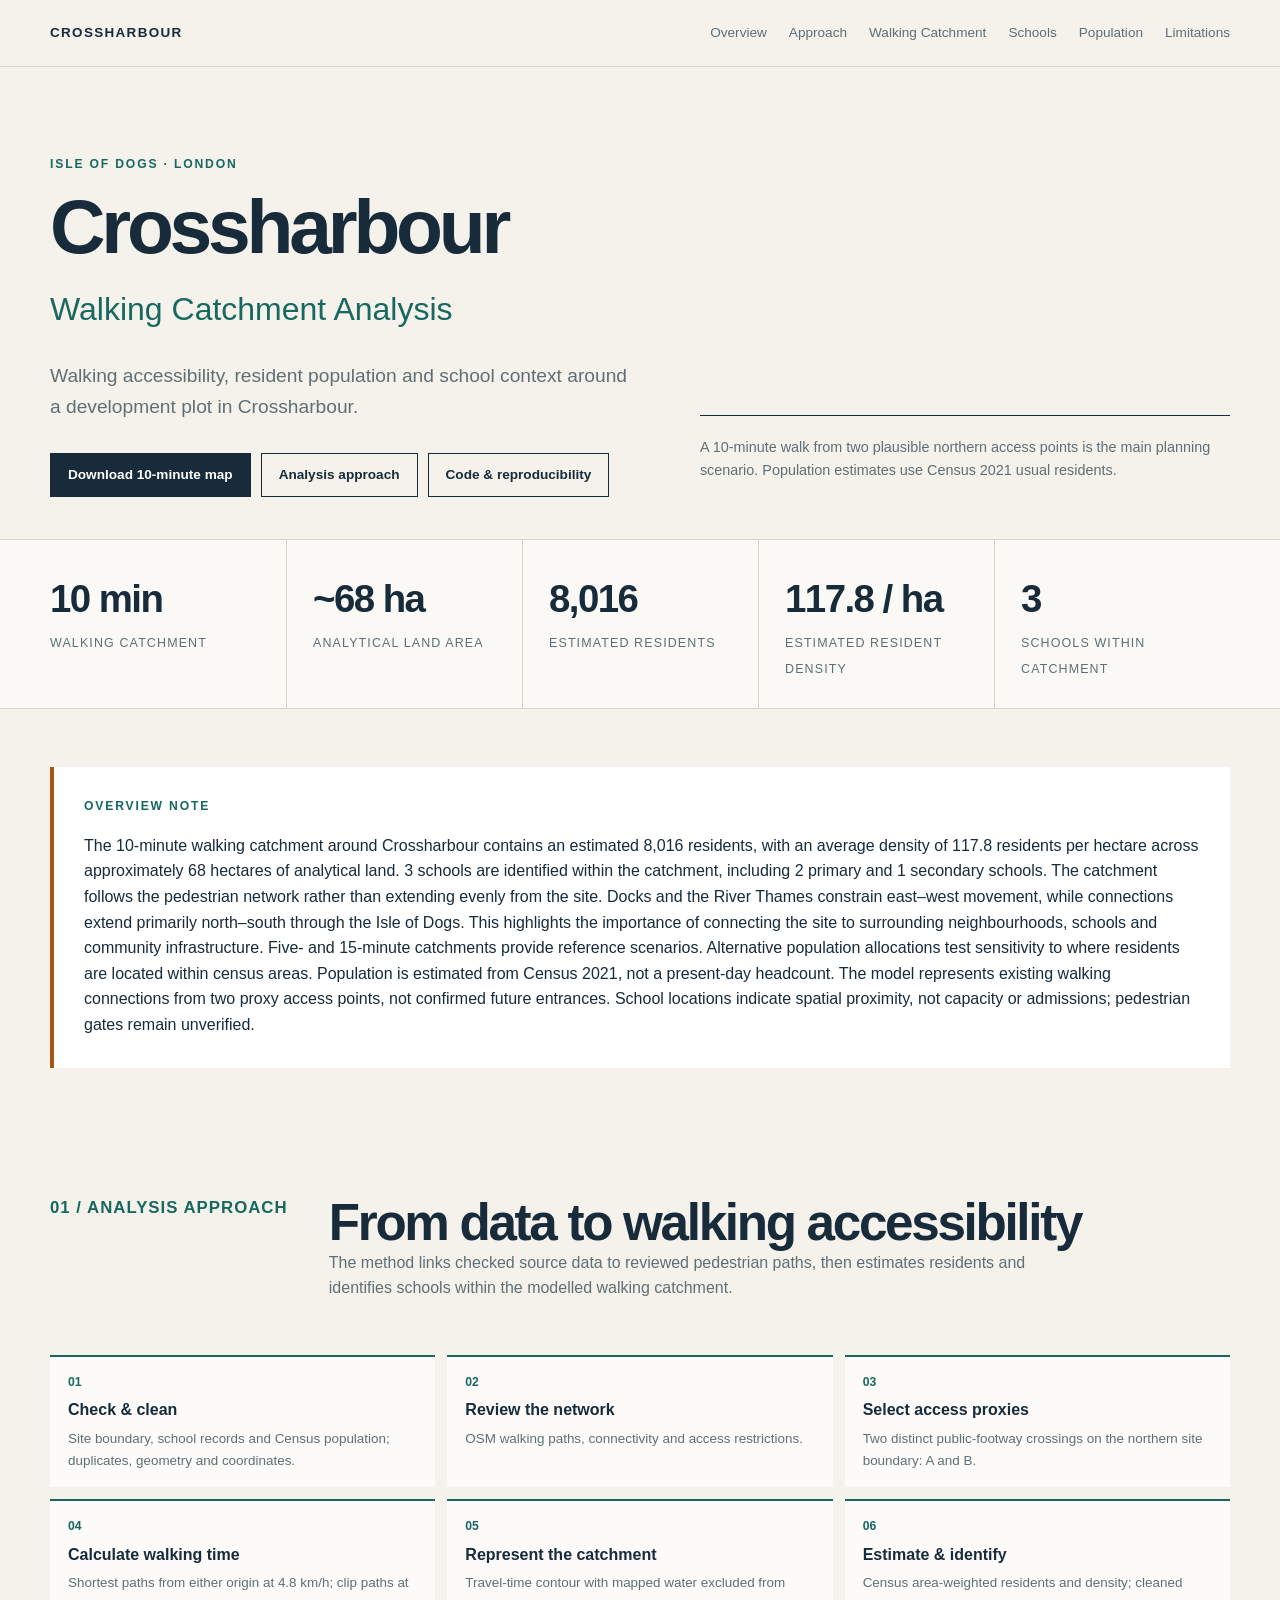
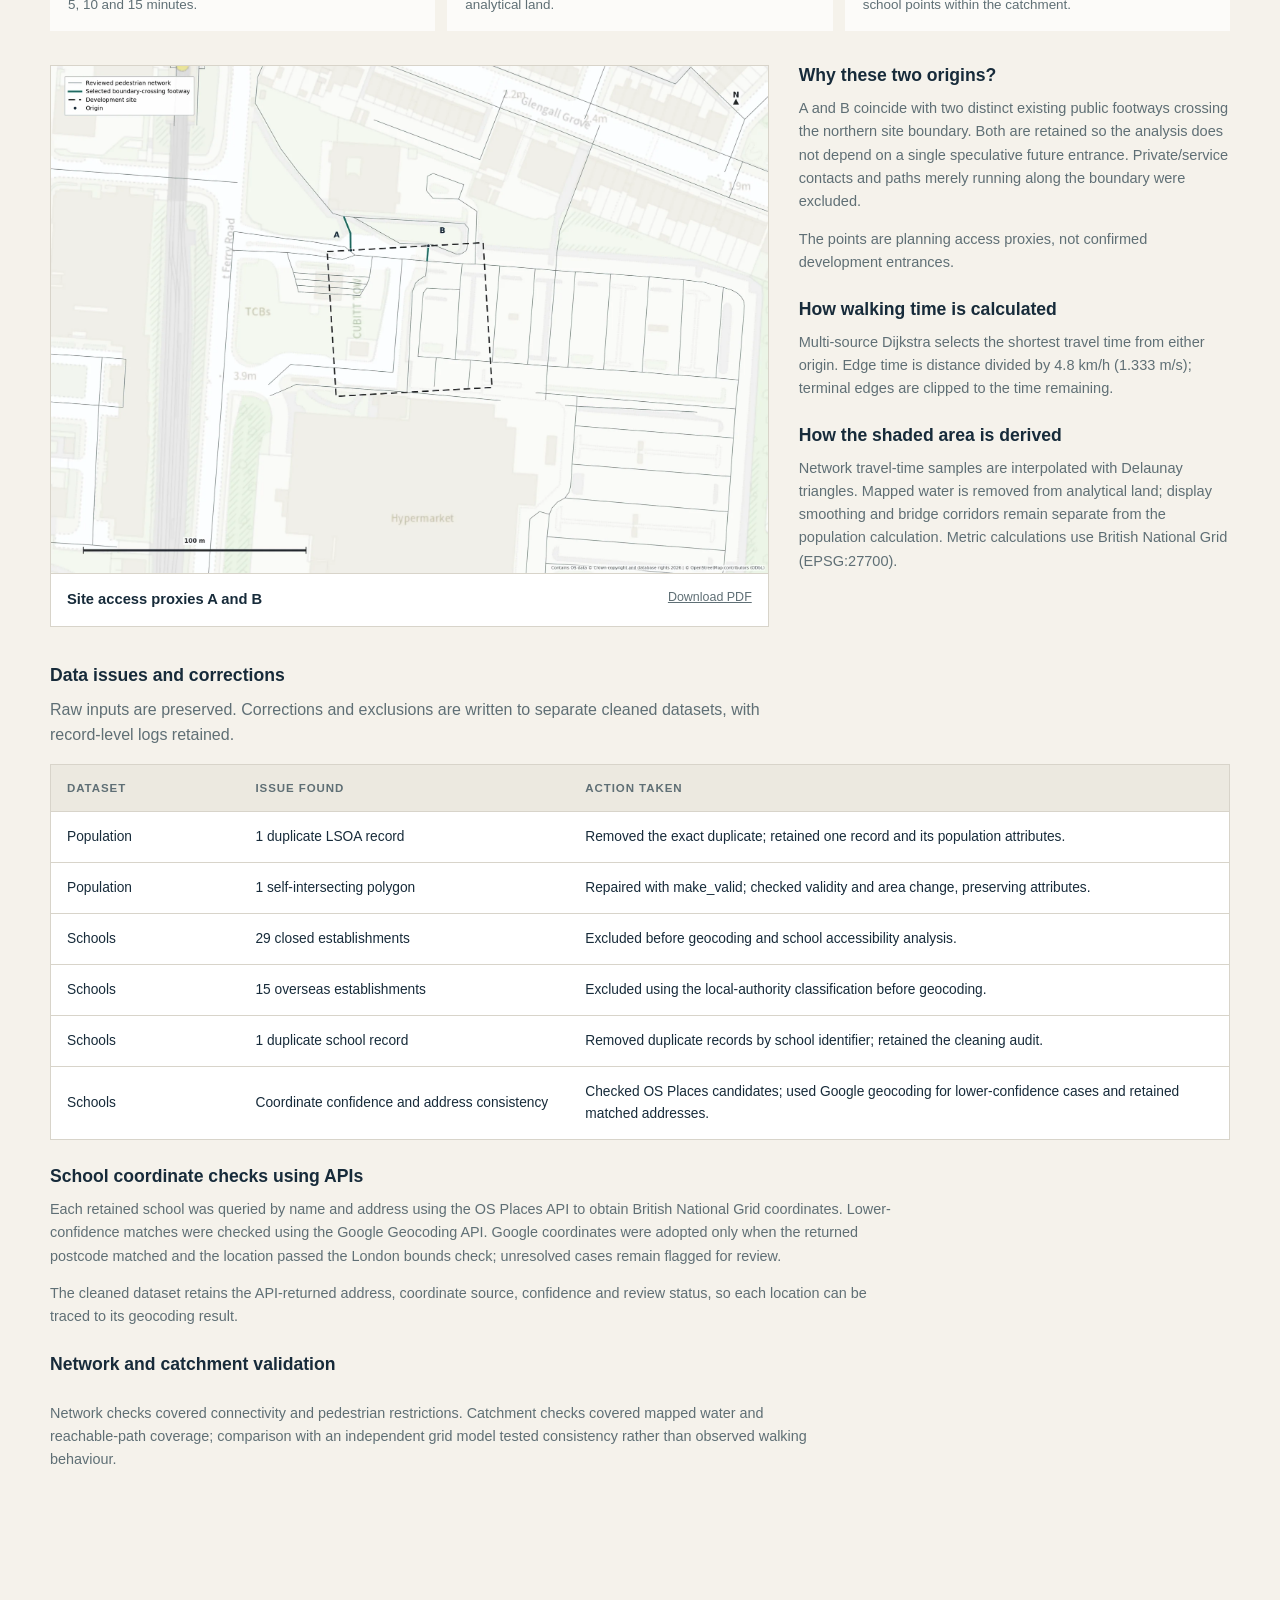
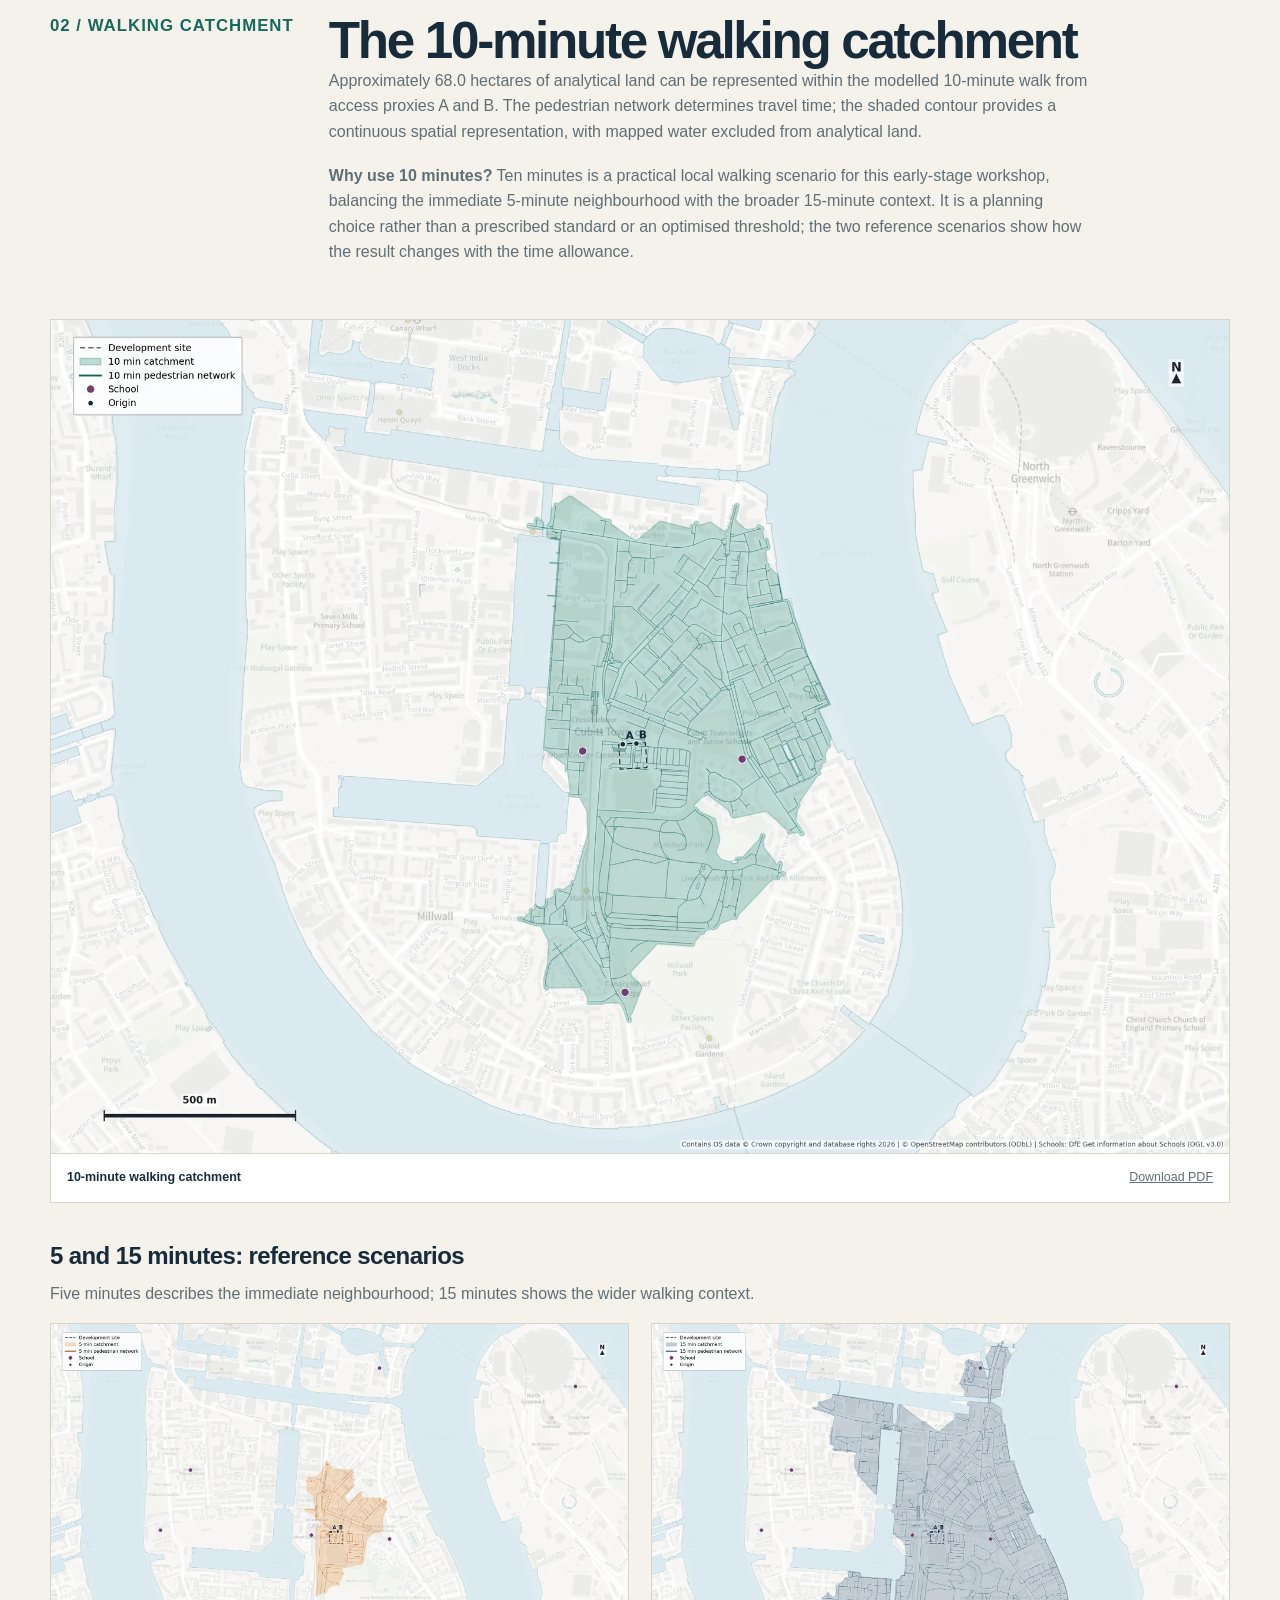
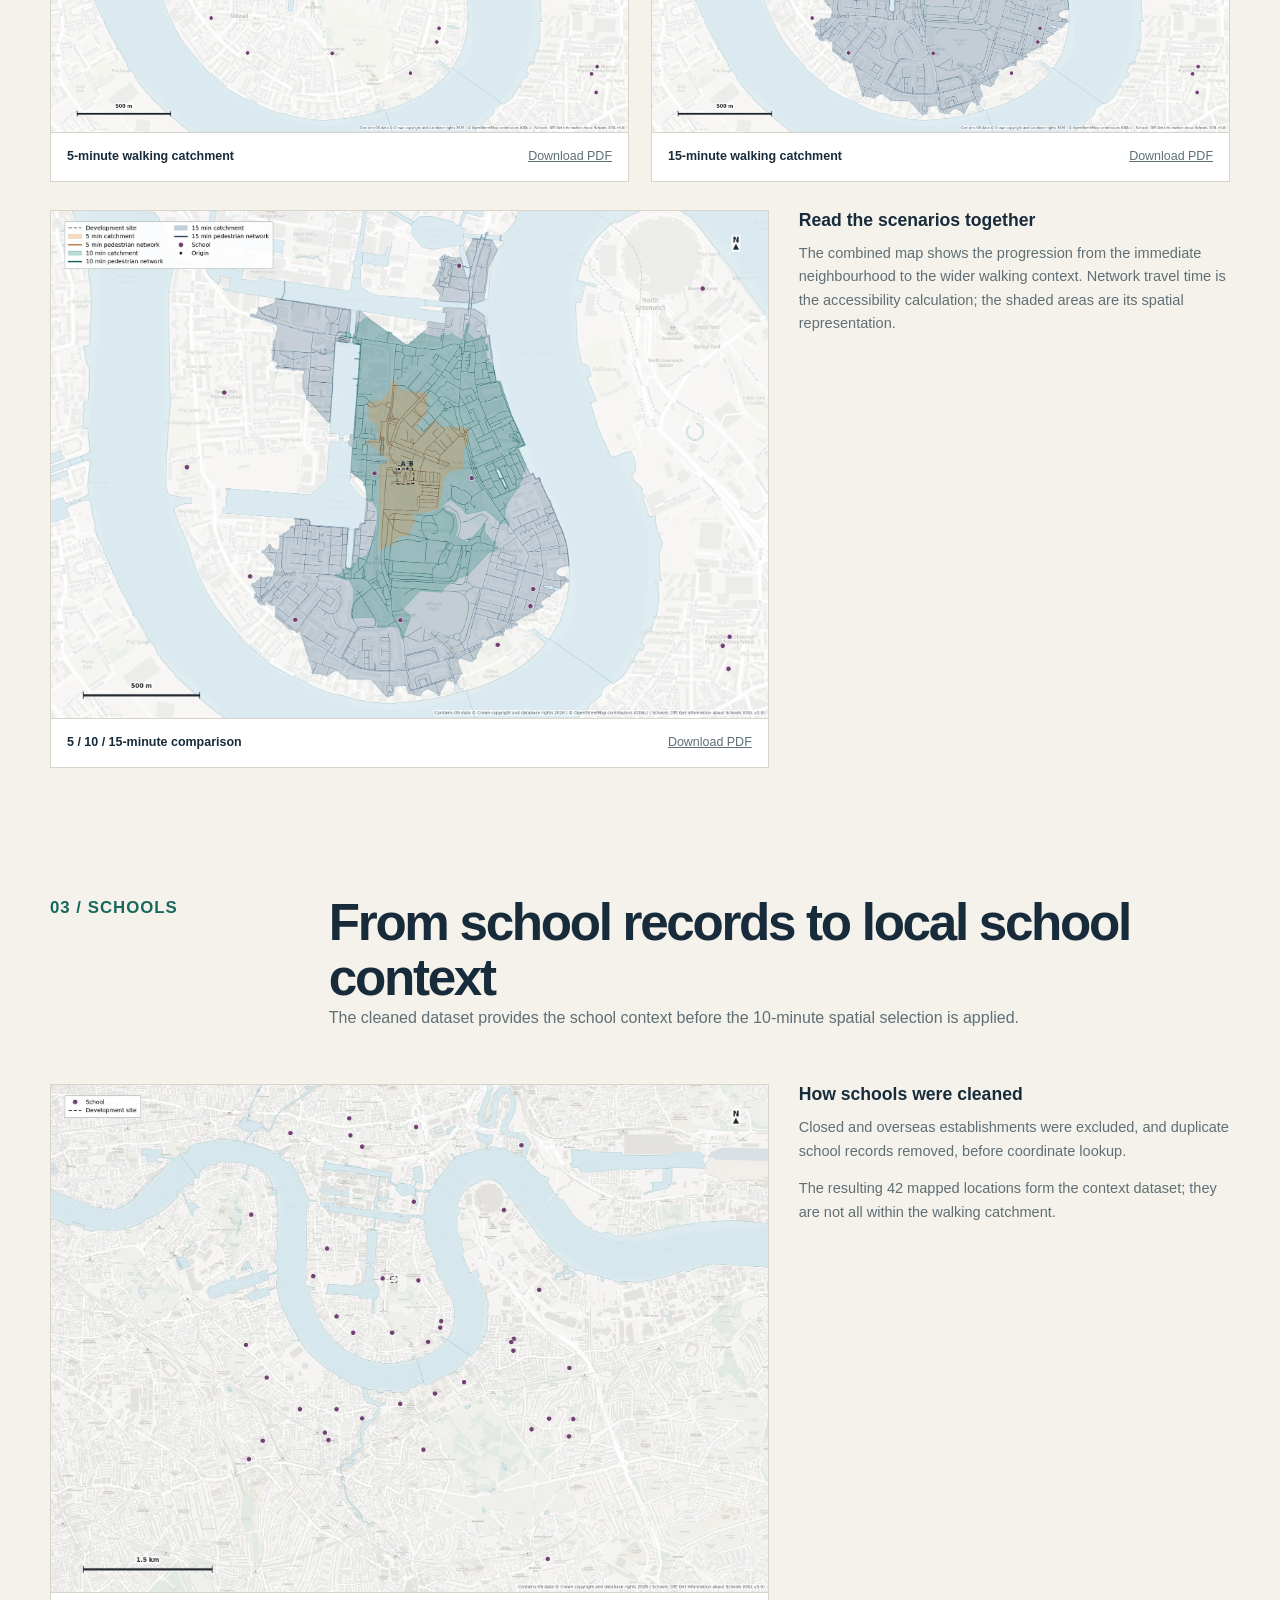
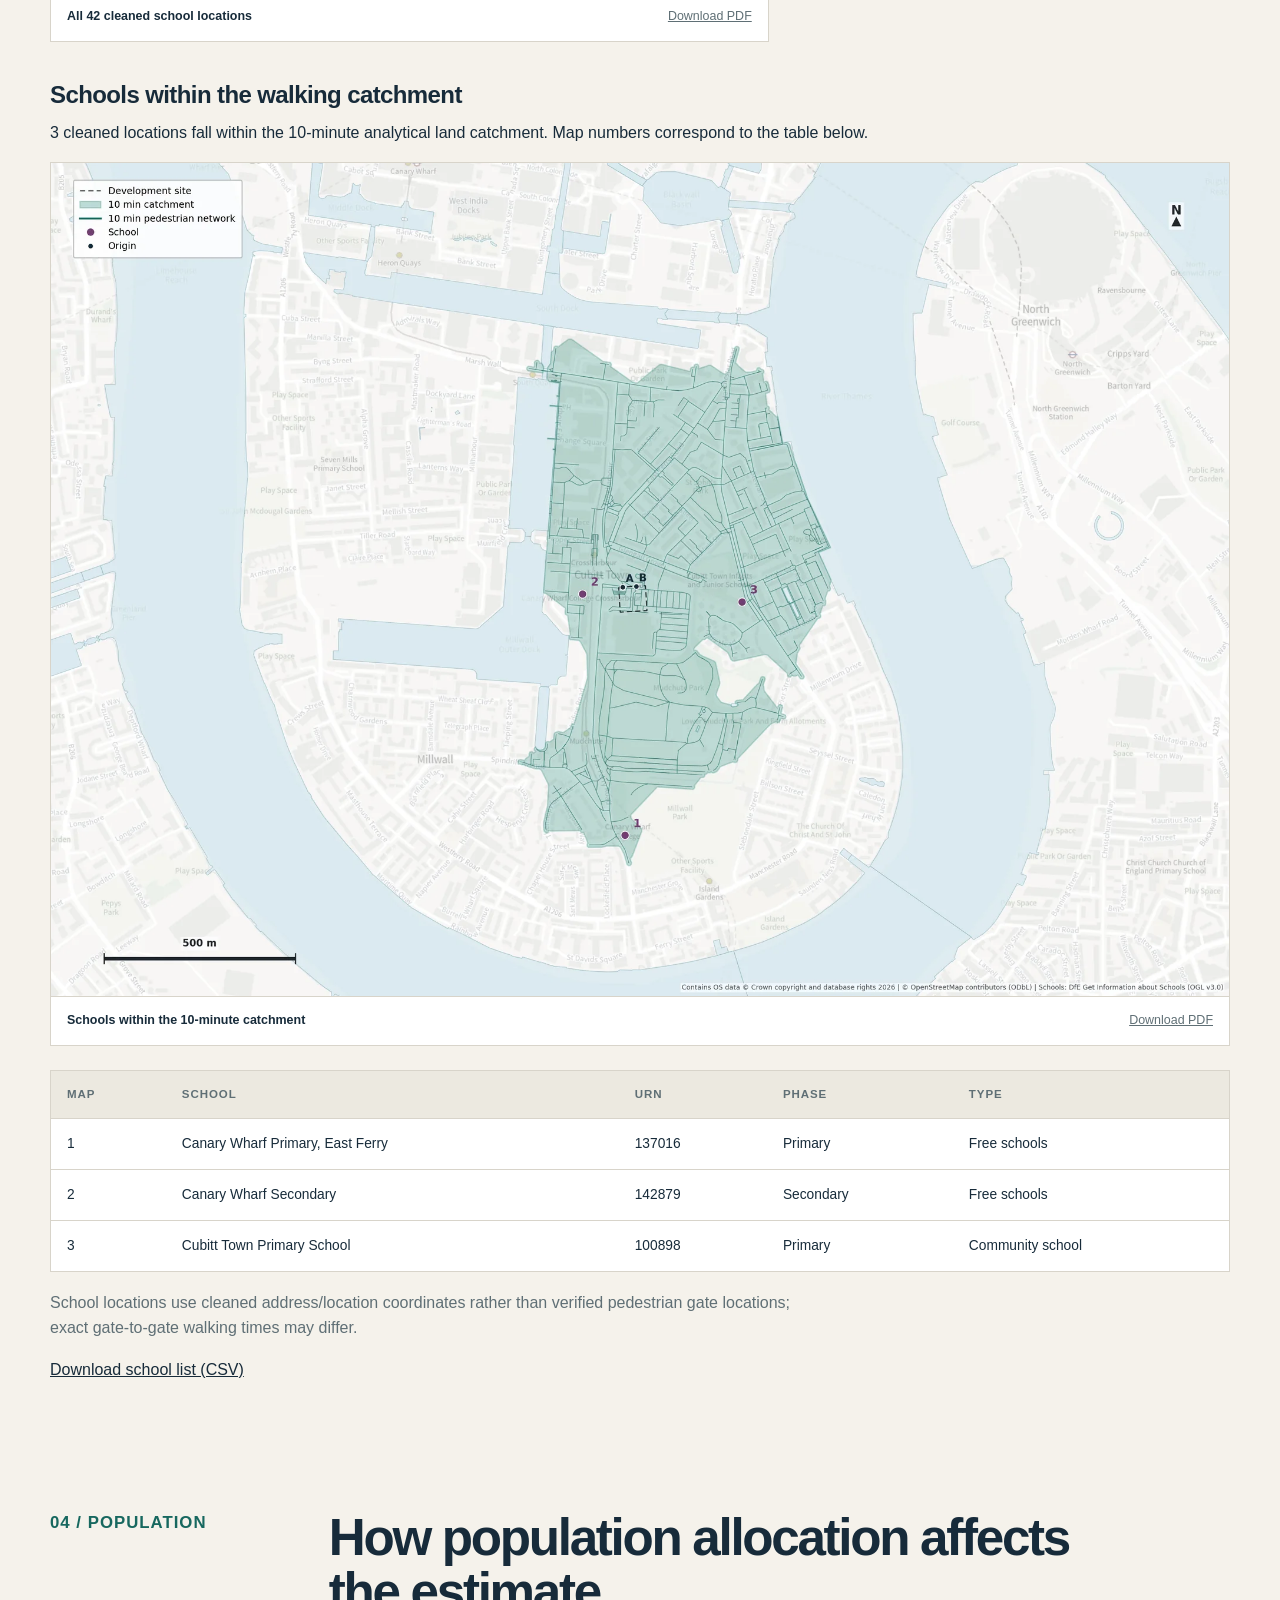
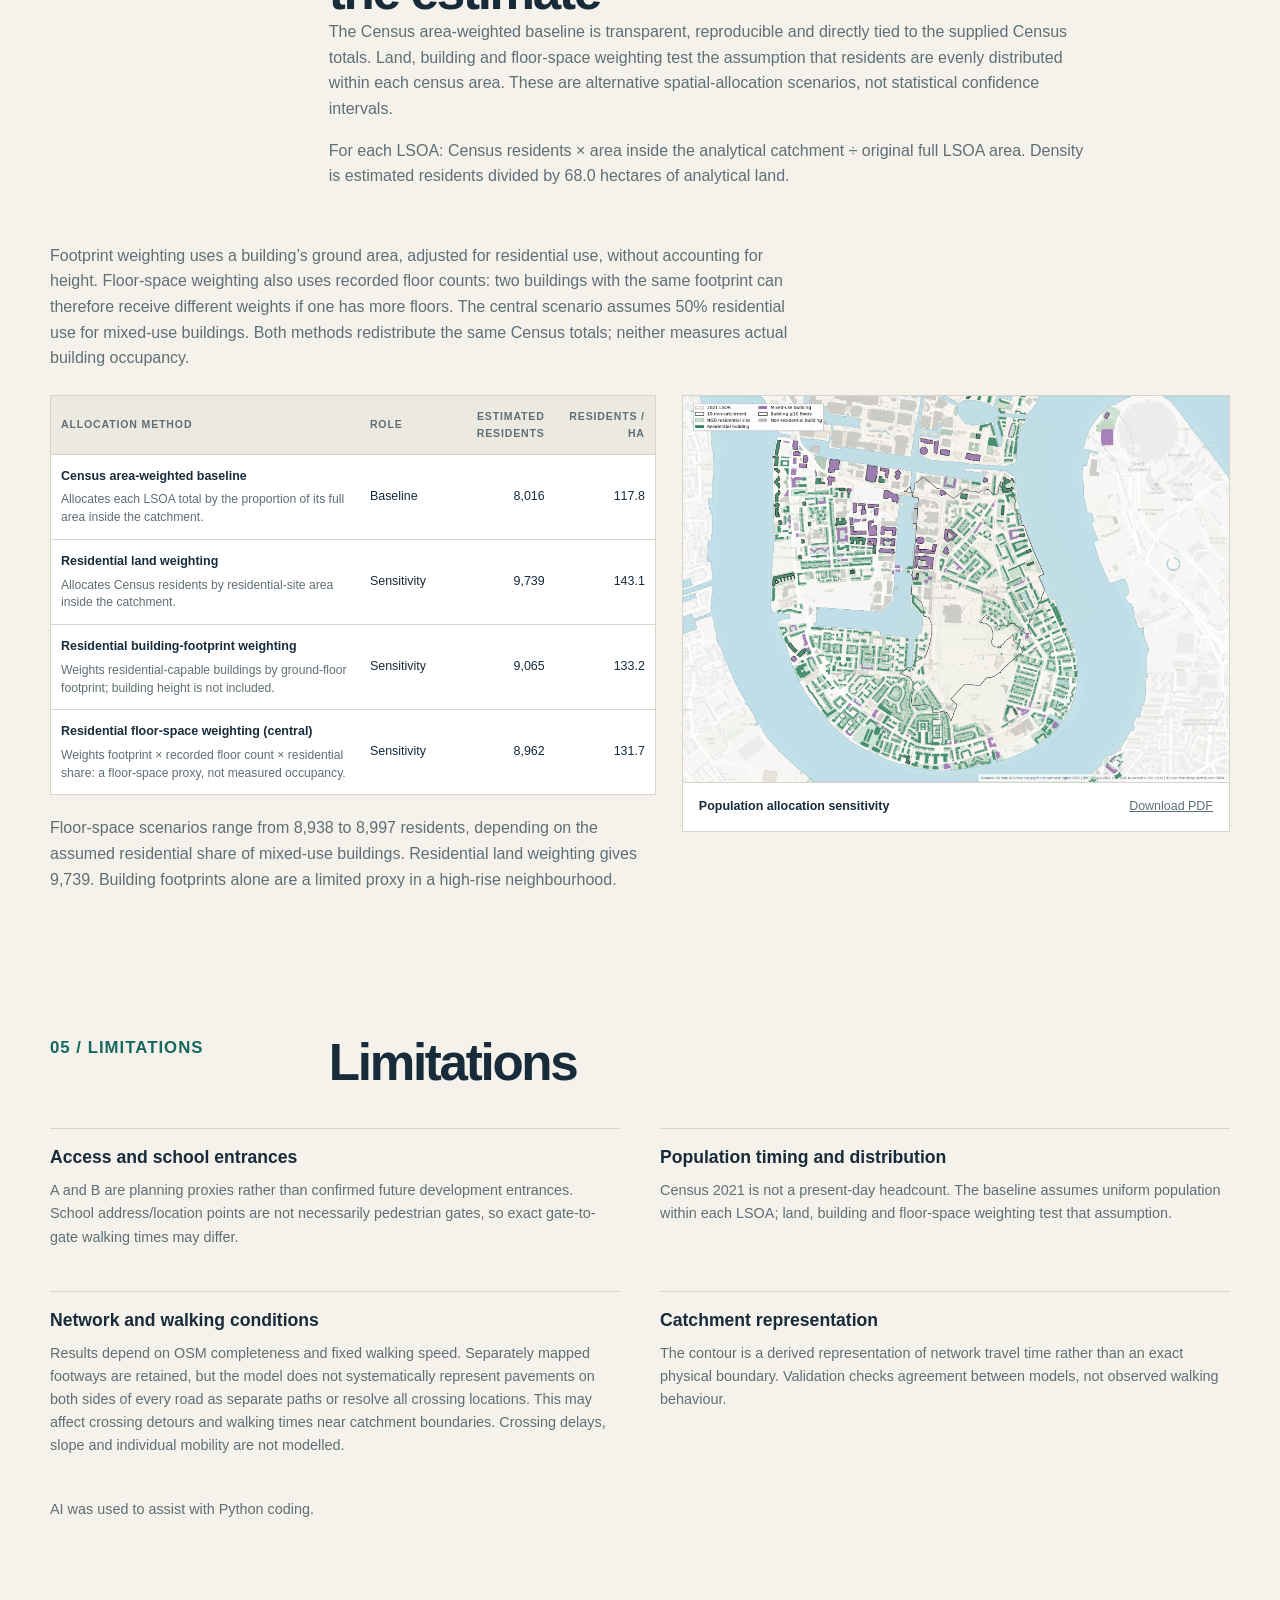
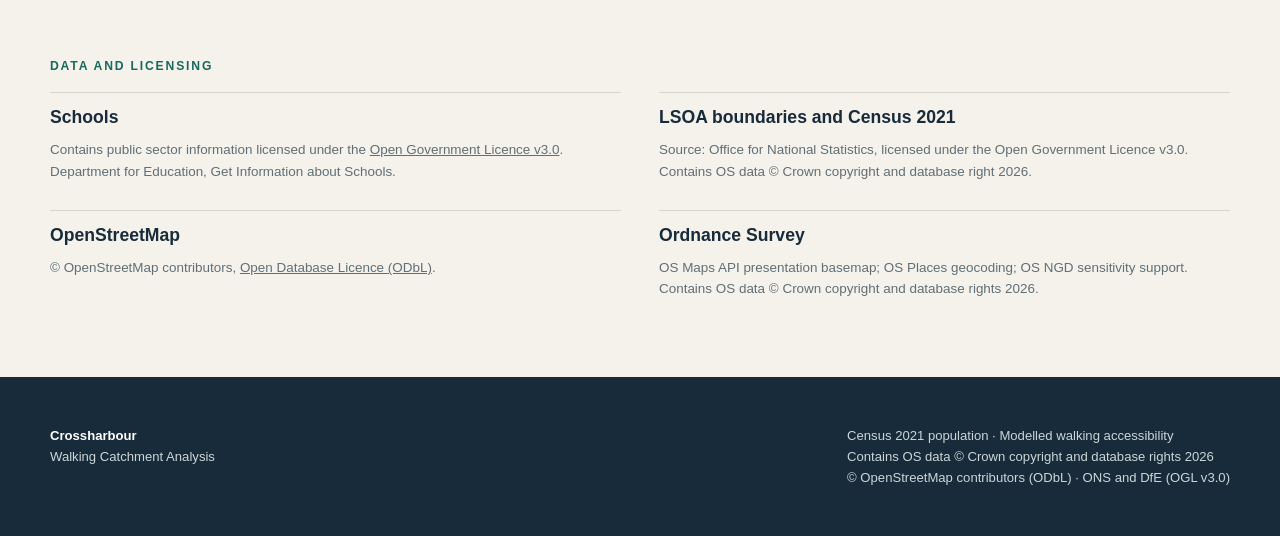
==== commit cccf44c3: "Document pavement-side and crossing representation limitations" ====
--- a/docs/index.html
+++ b/docs/index.html
@@ -5,7 +5,7 @@
 <meta charset="utf-8"/><meta content="width=device-width, initial-scale=1" name="viewport"/>
 <meta content="Walking accessibility, estimated resident density and school context at Crossharbour, Isle of Dogs." name="description"/>
 <title>Crossharbour | Walking Catchment Analysis</title>
-<link href="favicon.svg" rel="icon" type="image/svg+xml"/><link href="assets/style.css" rel="stylesheet"/>
+<link href="favicon.svg?v=1d6aa5cf1d1c" rel="icon" type="image/svg+xml"/><link href="assets/style.css?v=caafe0fbf6ff" rel="stylesheet"/>
 </head>
 <body>
 <nav aria-label="Report navigation" class="nav"><div class="nav-inner">
@@ -14,7 +14,7 @@
 <div><p class="eyebrow">Isle of Dogs · London</p><h1>Crossharbour</h1>
 <p class="project-subtitle">Walking Catchment Analysis</p>
 <p class="lede">Walking accessibility, resident population and school context around a development plot in Crossharbour.</p>
-<div class="actions"><a class="button" href="assets/downloads/catchment-10min.pdf">Download 10-minute map</a><a class="button secondary" href="#workflow">Analysis approach</a><a class="button secondary" href="https://github.com/alteregoyishan/Crossharbour-Walking-Catchment">Code &amp; reproducibility</a></div>
+<div class="actions"><a class="button" href="assets/downloads/catchment-10min.pdf?v=0bc0f9dc3625">Download 10-minute map</a><a class="button secondary" href="#workflow">Analysis approach</a><a class="button secondary" href="https://github.com/alteregoyishan/Crossharbour-Walking-Catchment">Code &amp; reproducibility</a></div>
 </div>
 <div class="hero-note"><p>A 10-minute walk from two plausible northern access points is the main planning scenario. Population estimates use Census 2021 usual residents.</p></div>
 </header>
@@ -40,7 +40,7 @@
 <li><strong>Estimate &amp; identify</strong><span>Census area-weighted residents and density; cleaned school points within the catchment.</span></li>
 </ol>
 <div class="approach-grid" id="methods">
-<figure class="figure origin-figure"><img alt="Site boundary and two selected northern public-footway crossings A and B" height="1414" src="assets/images/origin-selection.webp" width="2000"/><figcaption><strong>Site access proxies A and B</strong><a href="assets/downloads/origin-selection.pdf">Download PDF</a></figcaption></figure>
+<figure class="figure origin-figure"><img alt="Site boundary and two selected northern public-footway crossings A and B" height="1414" src="assets/images/origin-selection.webp?v=c4cf2b10a408" width="2000"/><figcaption><strong>Site access proxies A and B</strong><a href="assets/downloads/origin-selection.pdf?v=913d9a918250">Download PDF</a></figcaption></figure>
 <div class="approach-copy"><h3>Why these two origins?</h3><p>A and B coincide with two distinct existing public footways crossing the northern site boundary. Both are retained so the analysis does not depend on a single speculative future entrance. Private/service contacts and paths merely running along the boundary were excluded.</p><p>The points are planning access proxies, not confirmed development entrances.</p><h3>How walking time is calculated</h3><p>Multi-source Dijkstra selects the shortest travel time from either origin. Edge time is distance divided by 4.8 km/h (1.333 m/s); terminal edges are clipped to the time remaining.</p><h3>How the shaded area is derived</h3><p>Network travel-time samples are interpolated with Delaunay triangles. Mapped water is removed from analytical land; display smoothing and bridge corridors remain separate from the population calculation. Metric calculations use British National Grid (EPSG:27700).</p></div>
 </div>
 <div class="cleaning-overview"><h3>Data issues and corrections</h3><p class="measure">Raw inputs are preserved. Corrections and exclusions are written to separate cleaned datasets, with record-level logs retained.</p><div class="table-wrap"><table class="cleaning-table"><thead><tr><th>Dataset</th><th>Issue found</th><th>Action taken</th></tr></thead><tbody><tr><td>Population</td><td>1 duplicate LSOA record</td><td>Removed the exact duplicate; retained one record and its population attributes.</td></tr><tr><td>Population</td><td>1 self-intersecting polygon</td><td>Repaired with make_valid; checked validity and area change, preserving attributes.</td></tr><tr><td>Schools</td><td>29 closed establishments</td><td>Excluded before geocoding and school accessibility analysis.</td></tr><tr><td>Schools</td><td>15 overseas establishments</td><td>Excluded using the local-authority classification before geocoding.</td></tr><tr><td>Schools</td><td>1 duplicate school record</td><td>Removed duplicate records by school identifier; retained the cleaning audit.</td></tr><tr><td>Schools</td><td>Coordinate confidence and address consistency</td><td>Checked OS Places candidates; used Google geocoding for lower-confidence cases and retained matched addresses.</td></tr></tbody></table></div><div class="coordinate-method"><h3>School coordinate checks using APIs</h3><p>Each retained school was queried by name and address using the OS Places API to obtain British National Grid coordinates. Lower-confidence matches were checked using the Google Geocoding API. Google coordinates were adopted only when the returned postcode matched and the location passed the London bounds check; unresolved cases remain flagged for review.</p><p>The cleaned dataset retains the API-returned address, coordinate source, confidence and review status, so each location can be traced to its geocoding result.</p></div><h3>Network and catchment validation</h3><p class="measure qa-summary">Network checks covered connectivity and pedestrian restrictions. Catchment checks covered mapped water and reachable-path coverage; comparison with an independent grid model tested consistency rather than observed walking behaviour.</p></div>
@@ -48,26 +48,26 @@
 <section class="section" id="catchment"><div class="section-head"><div class="kicker">02 / Walking catchment</div><div>
 <h2>The 10-minute walking catchment</h2><p class="measure">Approximately 68.0 hectares of analytical land can be represented within the modelled 10-minute walk from access proxies A and B. The pedestrian network determines travel time; the shaded contour provides a continuous spatial representation, with mapped water excluded from analytical land.</p>
 <p class="measure scenario-rationale"><strong>Why use 10 minutes?</strong> Ten minutes is a practical local walking scenario for this early-stage workshop, balancing the immediate 5-minute neighbourhood with the broader 15-minute context. It is a planning choice rather than a prescribed standard or an optimised threshold; the two reference scenarios show how the result changes with the time allowance.</p></div></div>
-<figure class="figure"><img alt="Primary 10-minute walking catchment with development site, origins A and B, pedestrian network and school locations" height="1414" src="assets/images/catchment-10min.webp" width="2000"/><figcaption><strong>10-minute walking catchment</strong><a href="assets/downloads/catchment-10min.pdf">Download PDF</a></figcaption></figure>
+<figure class="figure"><img alt="Primary 10-minute walking catchment with development site, origins A and B, pedestrian network and school locations" height="1414" src="assets/images/catchment-10min.webp?v=f046d97845f0" width="2000"/><figcaption><strong>10-minute walking catchment</strong><a href="assets/downloads/catchment-10min.pdf?v=0bc0f9dc3625">Download PDF</a></figcaption></figure>
 <div class="comparison-context"><h3>5 and 15 minutes: reference scenarios</h3><p class="measure">Five minutes describes the immediate neighbourhood; 15 minutes shows the wider walking context.</p><div class="figure-grid">
-<figure class="figure"><img alt="5-minute walking catchment" height="1414" src="assets/images/catchment-5min.webp" width="2000"/><figcaption><strong>5-minute walking catchment</strong><a href="assets/downloads/catchment-5min.pdf">Download PDF</a></figcaption></figure>
-<figure class="figure"><img alt="15-minute walking catchment" height="1414" src="assets/images/catchment-15min.webp" width="2000"/><figcaption><strong>15-minute walking catchment</strong><a href="assets/downloads/catchment-15min.pdf">Download PDF</a></figcaption></figure>
-</div><div class="combined-reference"><figure class="figure"><img alt="Combined comparison of 5, 10 and 15-minute walking catchments" height="1414" src="assets/images/catchments-combined.webp" width="2000"/><figcaption><strong>5 / 10 / 15-minute comparison</strong><a href="assets/downloads/catchments-combined.pdf">Download PDF</a></figcaption></figure><div><h3>Read the scenarios together</h3><p>The combined map shows the progression from the immediate neighbourhood to the wider walking context. Network travel time is the accessibility calculation; the shaded areas are its spatial representation.</p></div></div></div></section>
+<figure class="figure"><img alt="5-minute walking catchment" height="1414" src="assets/images/catchment-5min.webp?v=c409c69e6501" width="2000"/><figcaption><strong>5-minute walking catchment</strong><a href="assets/downloads/catchment-5min.pdf?v=50846b46e9c1">Download PDF</a></figcaption></figure>
+<figure class="figure"><img alt="15-minute walking catchment" height="1414" src="assets/images/catchment-15min.webp?v=39425b5615db" width="2000"/><figcaption><strong>15-minute walking catchment</strong><a href="assets/downloads/catchment-15min.pdf?v=f8c58fd8f258">Download PDF</a></figcaption></figure>
+</div><div class="combined-reference"><figure class="figure"><img alt="Combined comparison of 5, 10 and 15-minute walking catchments" height="1414" src="assets/images/catchments-combined.webp?v=6da19421685d" width="2000"/><figcaption><strong>5 / 10 / 15-minute comparison</strong><a href="assets/downloads/catchments-combined.pdf?v=643967917cf6">Download PDF</a></figcaption></figure><div><h3>Read the scenarios together</h3><p>The combined map shows the progression from the immediate neighbourhood to the wider walking context. Network travel time is the accessibility calculation; the shaded areas are its spatial representation.</p></div></div></div></section>
 <section class="section" id="schools"><div class="section-head"><div class="kicker">03 / Schools</div><div>
 <h2>From school records to local school context</h2><p class="measure">The cleaned dataset provides the school context before the 10-minute spatial selection is applied.</p>
-</div></div><div class="school-context"><figure class="figure"><img alt="Overview of all cleaned school locations before catchment selection" height="1414" src="assets/images/schools-overview.webp" width="2000"/><figcaption><strong>All 42 cleaned school locations</strong><a href="assets/downloads/schools-overview.pdf">Download PDF</a></figcaption></figure><div><h3>How schools were cleaned</h3><p>Closed and overseas establishments were excluded, and duplicate school records removed, before coordinate lookup.</p><p>The resulting 42 mapped locations form the context dataset; they are not all within the walking catchment.</p></div></div><div class="subsection-head"><h3>Schools within the walking catchment</h3><p>3 cleaned locations fall within the 10-minute analytical land catchment. Map numbers correspond to the table below.</p></div>
-<figure class="figure"><img alt="Numbered locations of schools within the 10-minute walking catchment" height="1414" src="assets/images/schools-within-10min.webp" width="2000"/><figcaption><strong>Schools within the 10-minute catchment</strong><a href="assets/downloads/schools-within-10min.pdf">Download PDF</a></figcaption></figure>
+</div></div><div class="school-context"><figure class="figure"><img alt="Overview of all cleaned school locations before catchment selection" height="1414" src="assets/images/schools-overview.webp?v=0730a261551c" width="2000"/><figcaption><strong>All 42 cleaned school locations</strong><a href="assets/downloads/schools-overview.pdf?v=22887e70f8c6">Download PDF</a></figcaption></figure><div><h3>How schools were cleaned</h3><p>Closed and overseas establishments were excluded, and duplicate school records removed, before coordinate lookup.</p><p>The resulting 42 mapped locations form the context dataset; they are not all within the walking catchment.</p></div></div><div class="subsection-head"><h3>Schools within the walking catchment</h3><p>3 cleaned locations fall within the 10-minute analytical land catchment. Map numbers correspond to the table below.</p></div>
+<figure class="figure"><img alt="Numbered locations of schools within the 10-minute walking catchment" height="1414" src="assets/images/schools-within-10min.webp?v=248e448f7169" width="2000"/><figcaption><strong>Schools within the 10-minute catchment</strong><a href="assets/downloads/schools-within-10min.pdf?v=11a52b9c9797">Download PDF</a></figcaption></figure>
 <div class="table-wrap school-table"><table><thead><tr><th>Map</th><th>School</th><th>URN</th><th>Phase</th><th>Type</th></tr></thead><tbody><tr><td>1</td><td>Canary Wharf Primary, East Ferry</td><td>137016</td><td>Primary</td><td>Free schools</td></tr><tr><td>2</td><td>Canary Wharf Secondary</td><td>142879</td><td>Secondary</td><td>Free schools</td></tr><tr><td>3</td><td>Cubitt Town Primary School</td><td>100898</td><td>Primary</td><td>Community school</td></tr></tbody></table></div>
 <p class="measure">School locations use cleaned address/location coordinates rather than verified pedestrian gate locations; exact gate-to-gate walking times may differ.</p>
-<a href="assets/downloads/schools-within-10min.csv">Download school list (CSV)</a>
+<a href="assets/downloads/schools-within-10min.csv?v=158014b7987b">Download school list (CSV)</a>
 </section>
 <section class="section" id="population"><div class="section-head"><div class="kicker">04 / Population</div><div>
 <h2>How population allocation affects the estimate</h2><p class="measure">The Census area-weighted baseline is transparent, reproducible and directly tied to the supplied Census totals. Land, building and floor-space weighting test the assumption that residents are evenly distributed within each census area. These are alternative spatial-allocation scenarios, not statistical confidence intervals.</p><p class="measure">For each LSOA: Census residents × area inside the analytical catchment ÷ original full LSOA area. Density is estimated residents divided by 68.0 hectares of analytical land.</p>
 </div></div>
-<p class="measure weighting-explanation">Footprint weighting uses a building’s ground area, adjusted for residential use, without accounting for height. Floor-space weighting also uses recorded floor counts: two buildings with the same footprint can therefore receive different weights if one has more floors. The central scenario assumes 50% residential use for mixed-use buildings. Both methods redistribute the same Census totals; neither measures actual building occupancy.</p><div class="population-layout"><div><div class="table-wrap"><table><thead><tr><th>Allocation method</th><th>Role</th><th class="numeric">Estimated residents</th><th class="numeric">Residents / ha</th></tr></thead><tbody><tr><td><strong>Census area-weighted baseline</strong><span class="method-description">Allocates each LSOA total by the proportion of its full area inside the catchment.</span></td><td>Baseline</td><td class="numeric">8,016</td><td class="numeric">117.8</td></tr><tr><td><strong>Residential land weighting</strong><span class="method-description">Allocates Census residents by residential-site area inside the catchment.</span></td><td>Sensitivity</td><td class="numeric">9,739</td><td class="numeric">143.1</td></tr><tr><td><strong>Residential building-footprint weighting</strong><span class="method-description">Weights residential-capable buildings by ground-floor footprint; building height is not included.</span></td><td>Sensitivity</td><td class="numeric">9,065</td><td class="numeric">133.2</td></tr><tr><td><strong>Residential floor-space weighting (central)</strong><span class="method-description">Weights footprint × recorded floor count × residential share: a floor-space proxy, not measured occupancy.</span></td><td>Sensitivity</td><td class="numeric">8,962</td><td class="numeric">131.7</td></tr></tbody></table></div><p class="measure sensitivity-note">Floor-space scenarios range from 8,938 to 8,997 residents, depending on the assumed residential share of mixed-use buildings. Residential land weighting gives 9,739. Building footprints alone are a limited proxy in a high-rise neighbourhood.</p></div><figure class="figure"><img alt="Population allocation sensitivity using residential land, buildings and Census areas" height="1414" src="assets/images/population-sensitivity.webp" width="2000"/><figcaption><strong>Population allocation sensitivity</strong><a href="assets/downloads/population-sensitivity.pdf">Download PDF</a></figcaption></figure></div></section>
+<p class="measure weighting-explanation">Footprint weighting uses a building’s ground area, adjusted for residential use, without accounting for height. Floor-space weighting also uses recorded floor counts: two buildings with the same footprint can therefore receive different weights if one has more floors. The central scenario assumes 50% residential use for mixed-use buildings. Both methods redistribute the same Census totals; neither measures actual building occupancy.</p><div class="population-layout"><div><div class="table-wrap"><table><thead><tr><th>Allocation method</th><th>Role</th><th class="numeric">Estimated residents</th><th class="numeric">Residents / ha</th></tr></thead><tbody><tr><td><strong>Census area-weighted baseline</strong><span class="method-description">Allocates each LSOA total by the proportion of its full area inside the catchment.</span></td><td>Baseline</td><td class="numeric">8,016</td><td class="numeric">117.8</td></tr><tr><td><strong>Residential land weighting</strong><span class="method-description">Allocates Census residents by residential-site area inside the catchment.</span></td><td>Sensitivity</td><td class="numeric">9,739</td><td class="numeric">143.1</td></tr><tr><td><strong>Residential building-footprint weighting</strong><span class="method-description">Weights residential-capable buildings by ground-floor footprint; building height is not included.</span></td><td>Sensitivity</td><td class="numeric">9,065</td><td class="numeric">133.2</td></tr><tr><td><strong>Residential floor-space weighting (central)</strong><span class="method-description">Weights footprint × recorded floor count × residential share: a floor-space proxy, not measured occupancy.</span></td><td>Sensitivity</td><td class="numeric">8,962</td><td class="numeric">131.7</td></tr></tbody></table></div><p class="measure sensitivity-note">Floor-space scenarios range from 8,938 to 8,997 residents, depending on the assumed residential share of mixed-use buildings. Residential land weighting gives 9,739. Building footprints alone are a limited proxy in a high-rise neighbourhood.</p></div><figure class="figure"><img alt="Population allocation sensitivity using residential land, buildings and Census areas" height="1414" src="assets/images/population-sensitivity.webp?v=0e5df736ed56" width="2000"/><figcaption><strong>Population allocation sensitivity</strong><a href="assets/downloads/population-sensitivity.pdf?v=88cb907ff1da">Download PDF</a></figcaption></figure></div></section>
 <section class="section" id="limitations">
 <div class="section-head"><div class="kicker">05 / Limitations</div><div><h2>Limitations</h2></div></div>
-<div class="method-list"><div><h3>Access and school entrances</h3><p>A and B are planning proxies rather than confirmed future development entrances. School address/location points are not necessarily pedestrian gates, so exact gate-to-gate walking times may differ.</p></div><div><h3>Population timing and distribution</h3><p>Census 2021 is not a present-day headcount. The baseline assumes uniform population within each LSOA; land, building and floor-space weighting test that assumption.</p></div><div><h3>Network and walking conditions</h3><p>Results depend on OSM completeness and fixed walking speed. Crossing delays, slope and individual mobility are not modelled.</p></div><div><h3>Catchment representation</h3><p>The contour is a derived representation of network travel time rather than an exact physical boundary. Validation checks agreement between models, not observed walking behaviour.</p></div></div>
+<div class="method-list"><div><h3>Access and school entrances</h3><p>A and B are planning proxies rather than confirmed future development entrances. School address/location points are not necessarily pedestrian gates, so exact gate-to-gate walking times may differ.</p></div><div><h3>Population timing and distribution</h3><p>Census 2021 is not a present-day headcount. The baseline assumes uniform population within each LSOA; land, building and floor-space weighting test that assumption.</p></div><div><h3>Network and walking conditions</h3><p>Results depend on OSM completeness and fixed walking speed. Separately mapped footways are retained, but the model does not systematically represent pavements on both sides of every road as separate paths or resolve all crossing locations. This may affect crossing detours and walking times near catchment boundaries. Crossing delays, slope and individual mobility are not modelled.</p></div><div><h3>Catchment representation</h3><p>The contour is a derived representation of network travel time rather than an exact physical boundary. Validation checks agreement between models, not observed walking behaviour.</p></div></div>
 <p class="implementation-note">AI was used to assist with Python coding.</p>
 </section>
 <section class="section compact" id="licences"><p class="eyebrow">Data and licensing</p><div class="source-list">
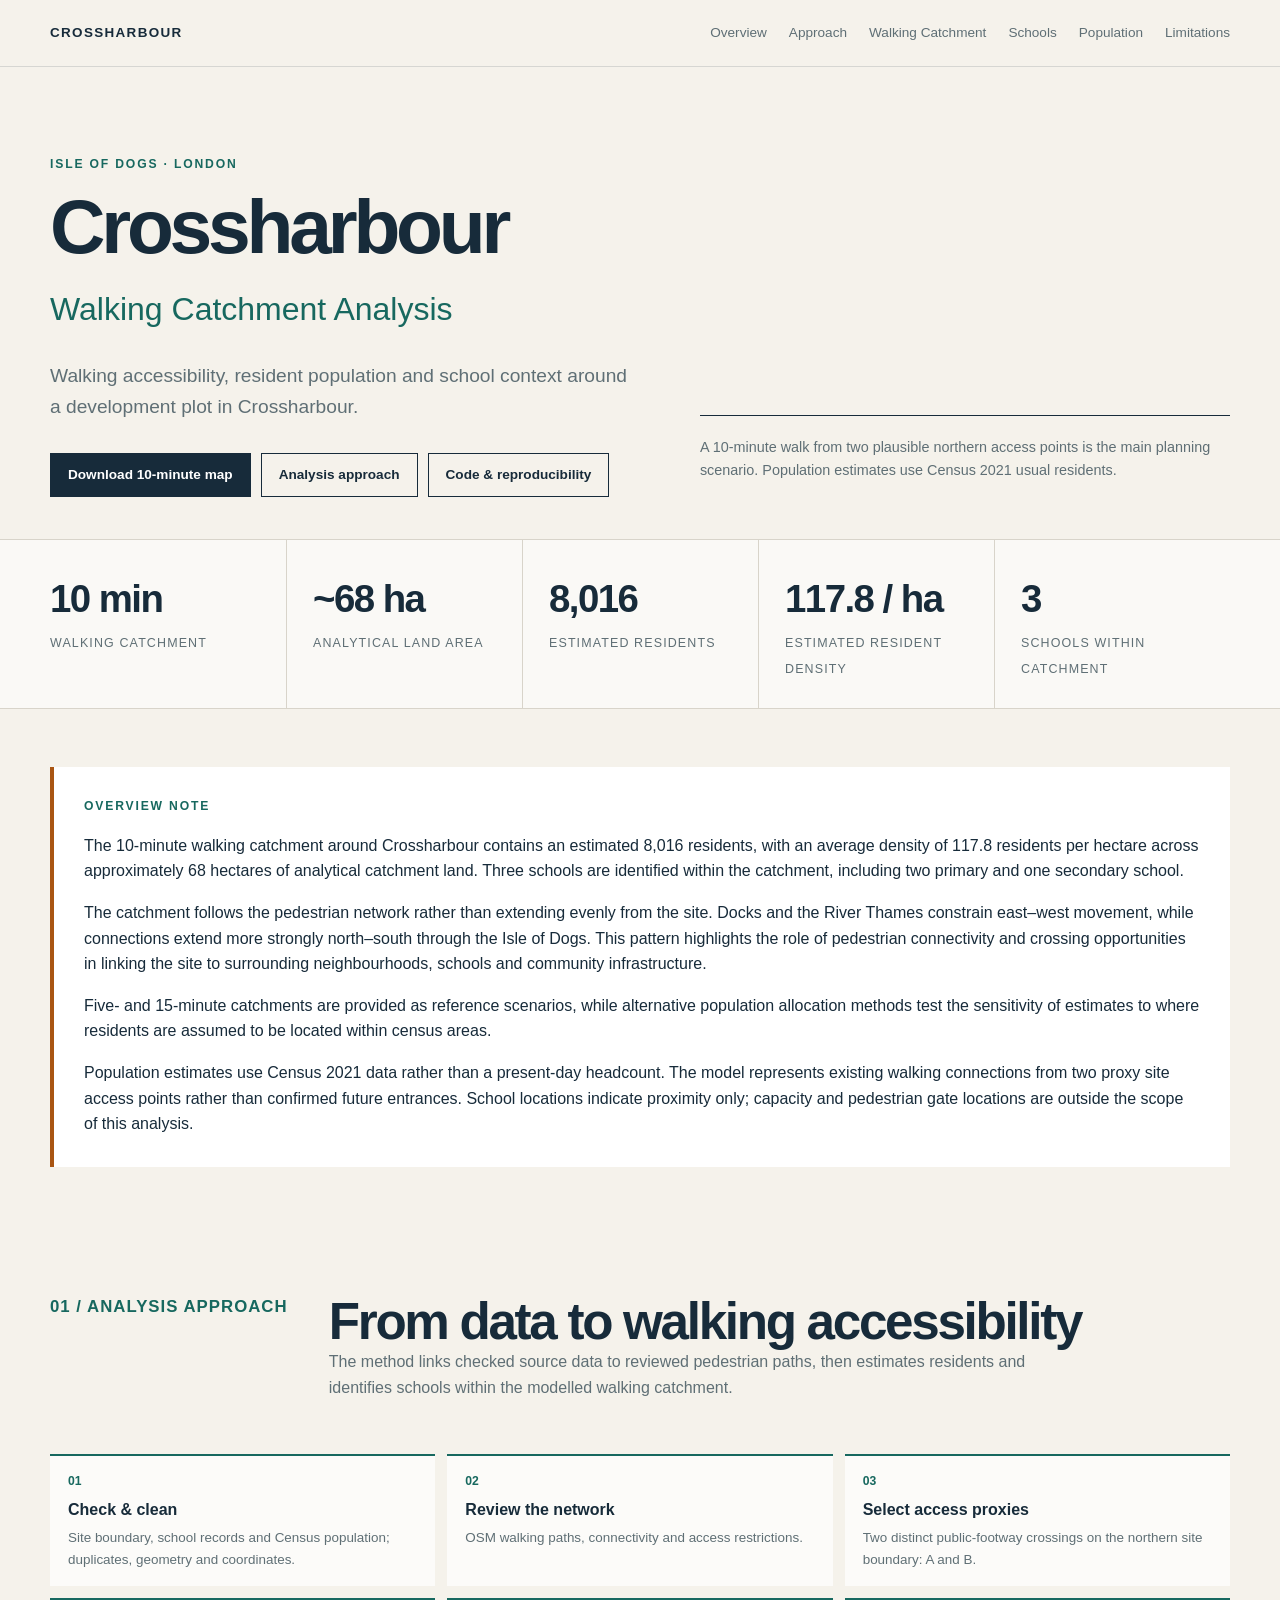
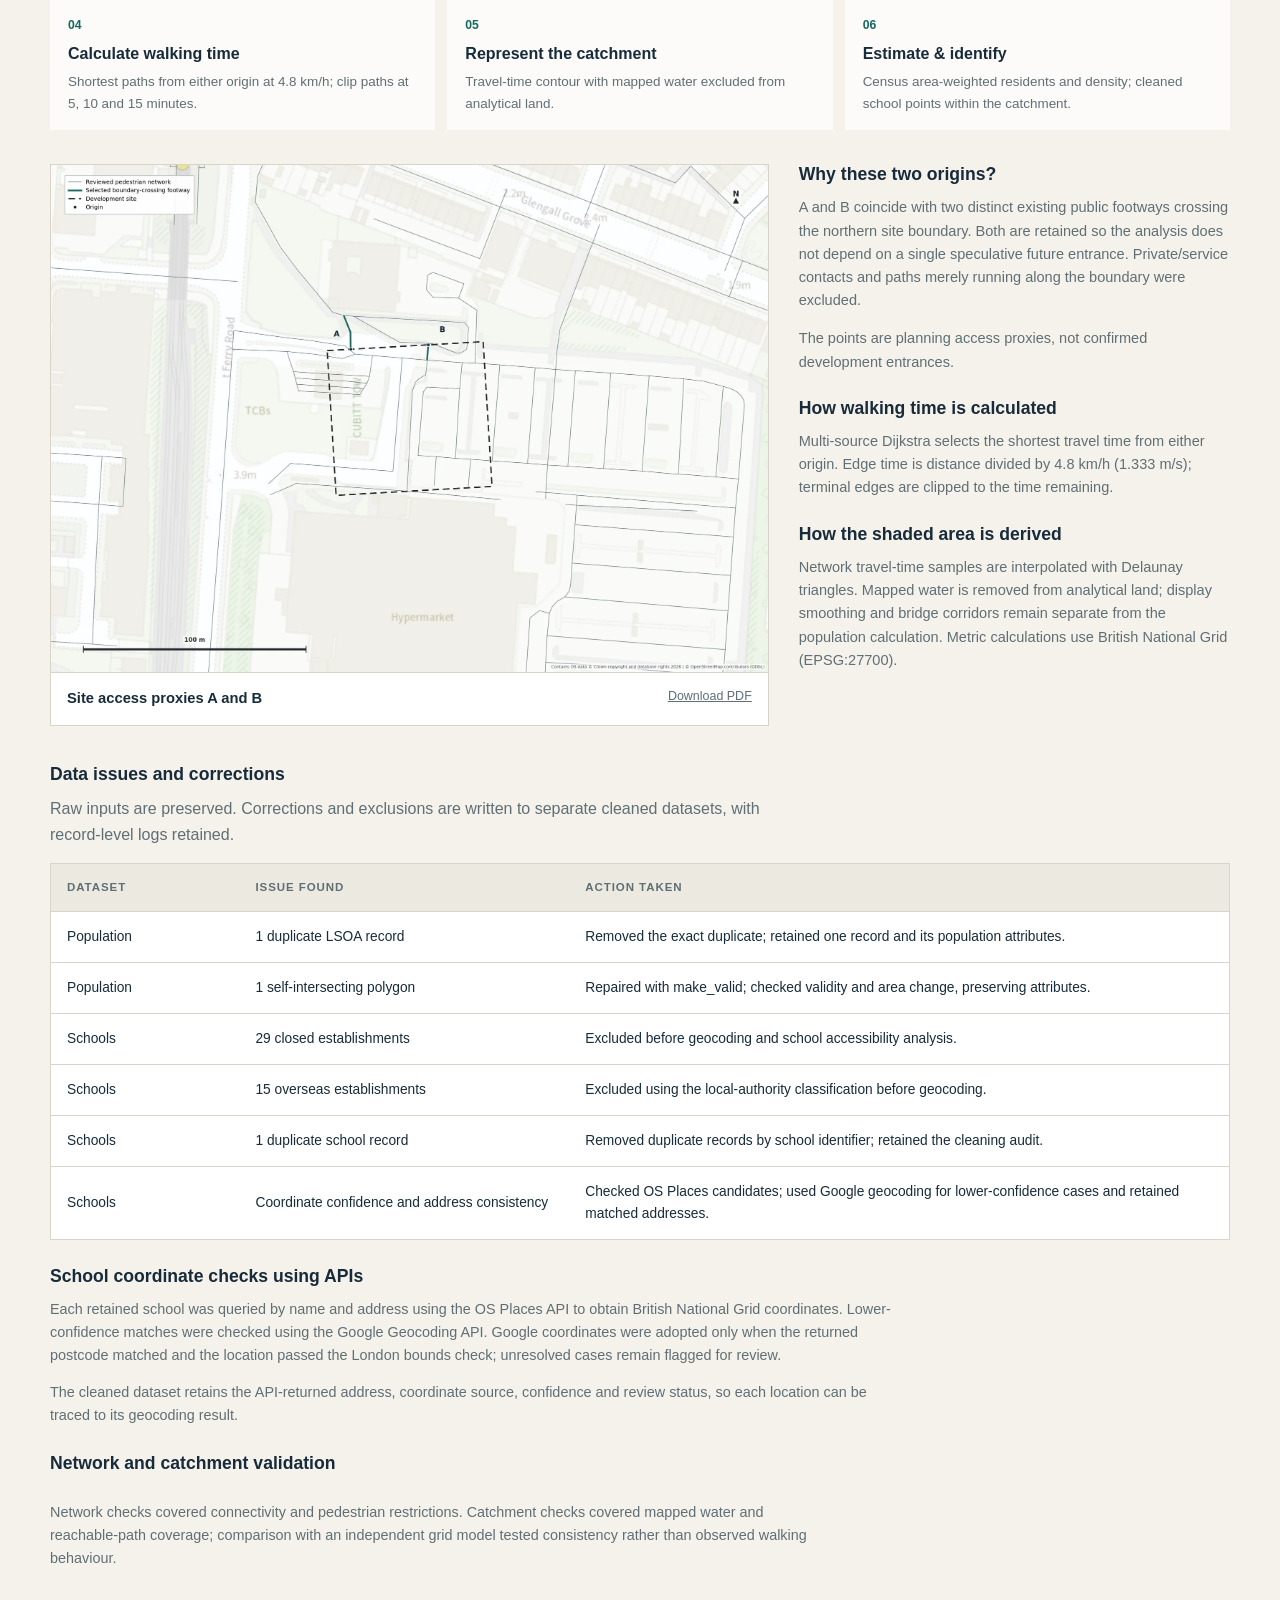
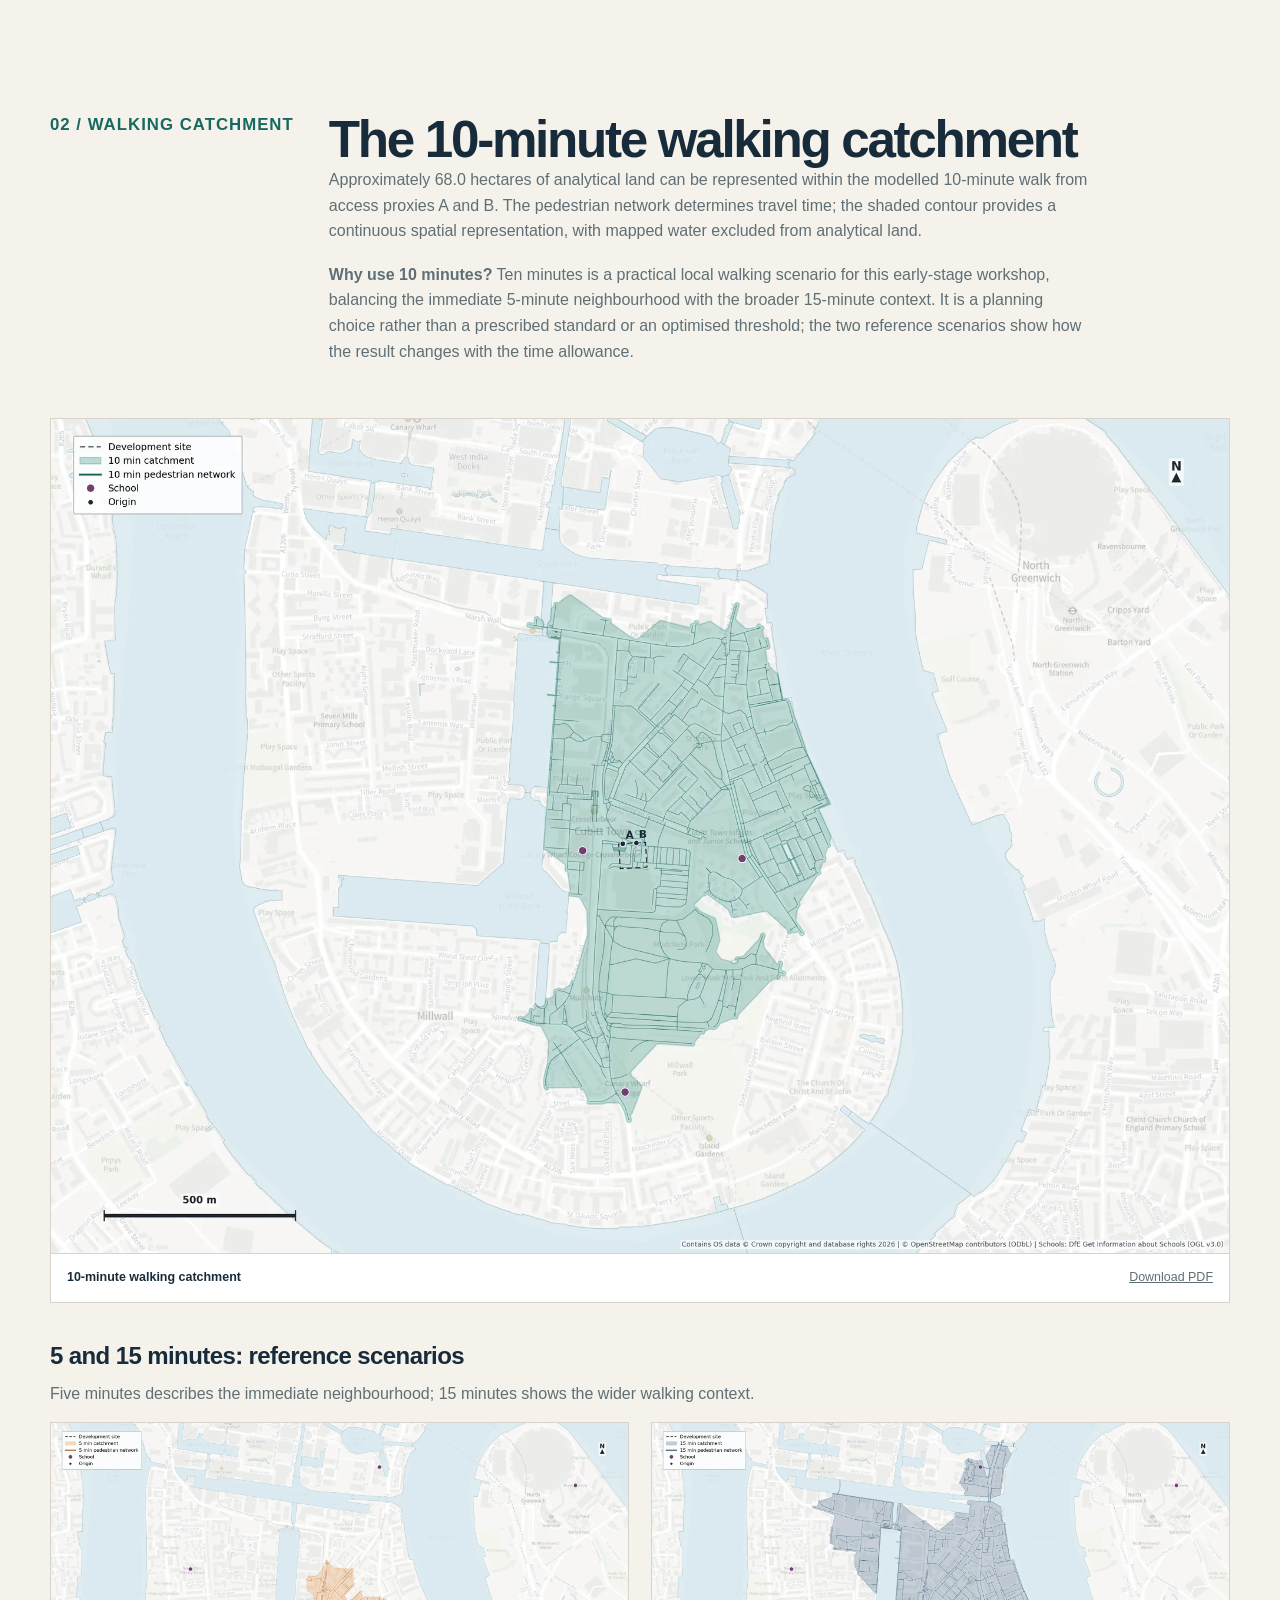
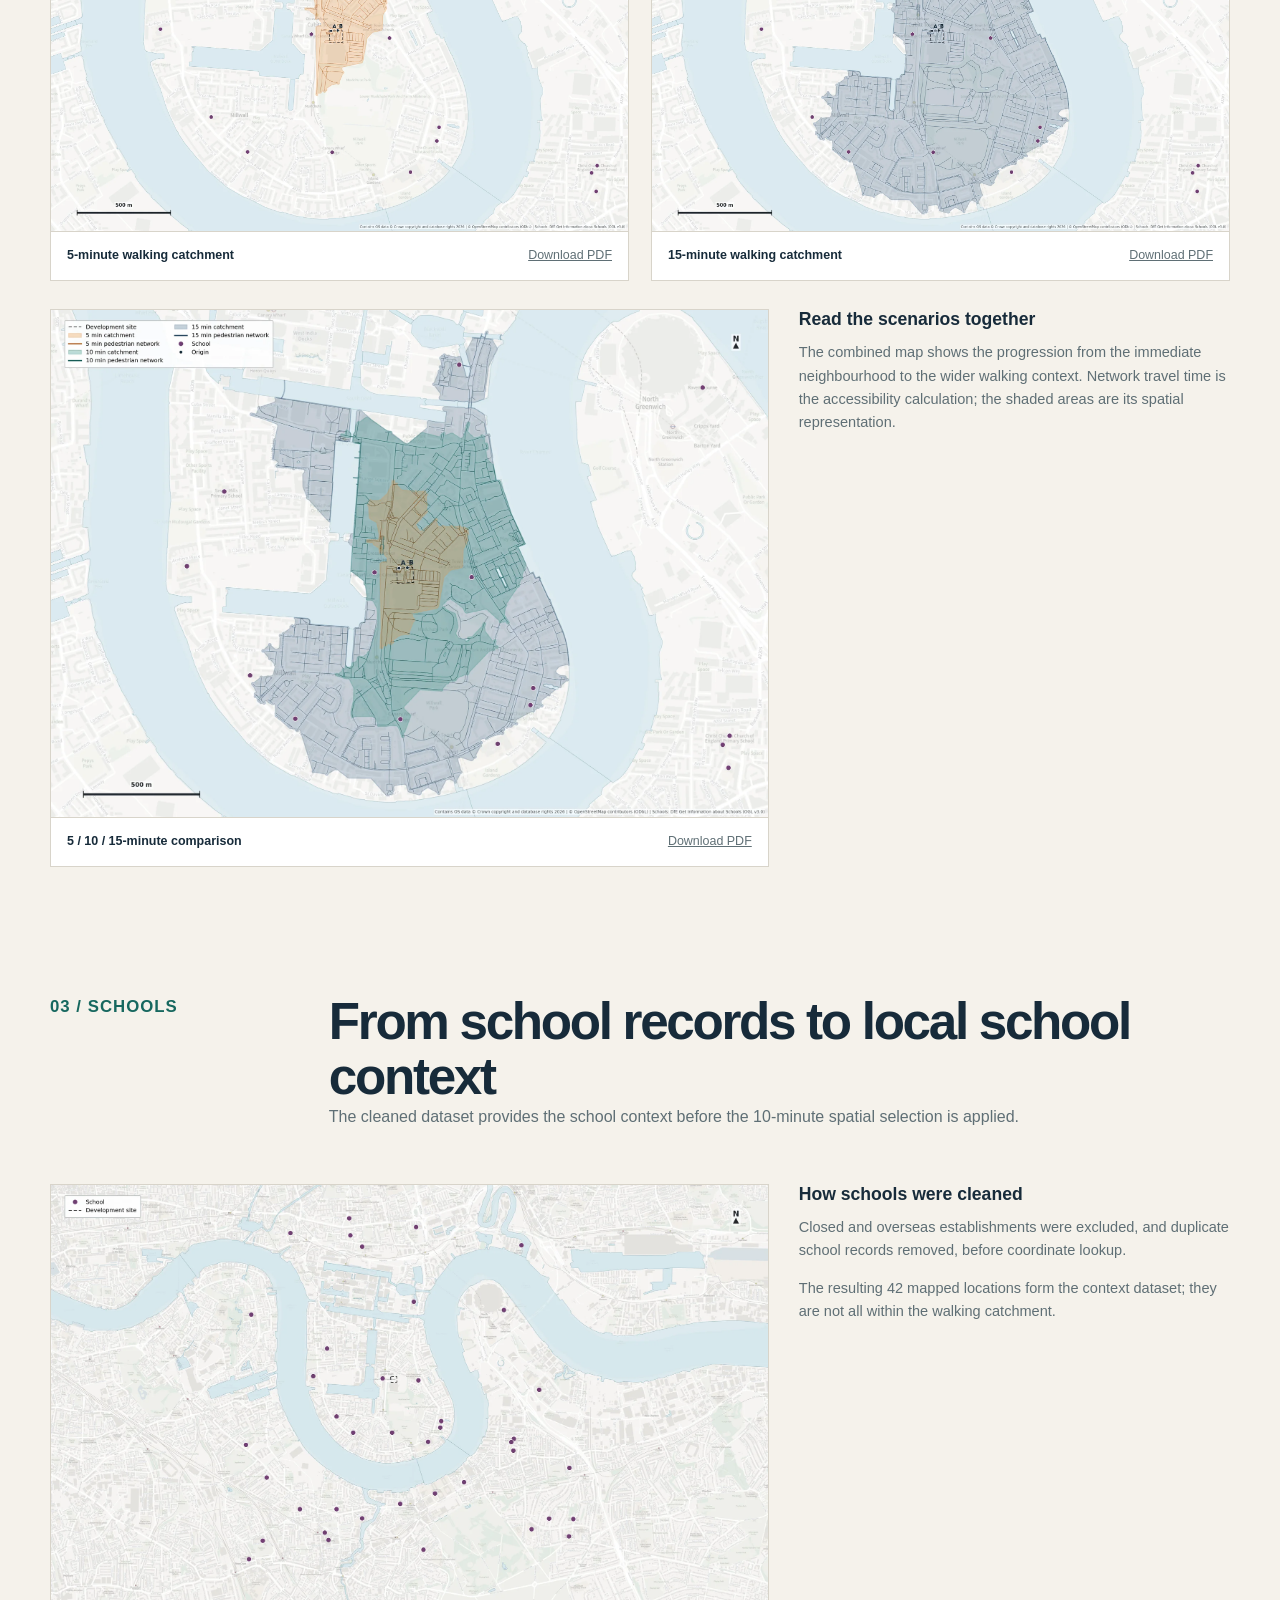
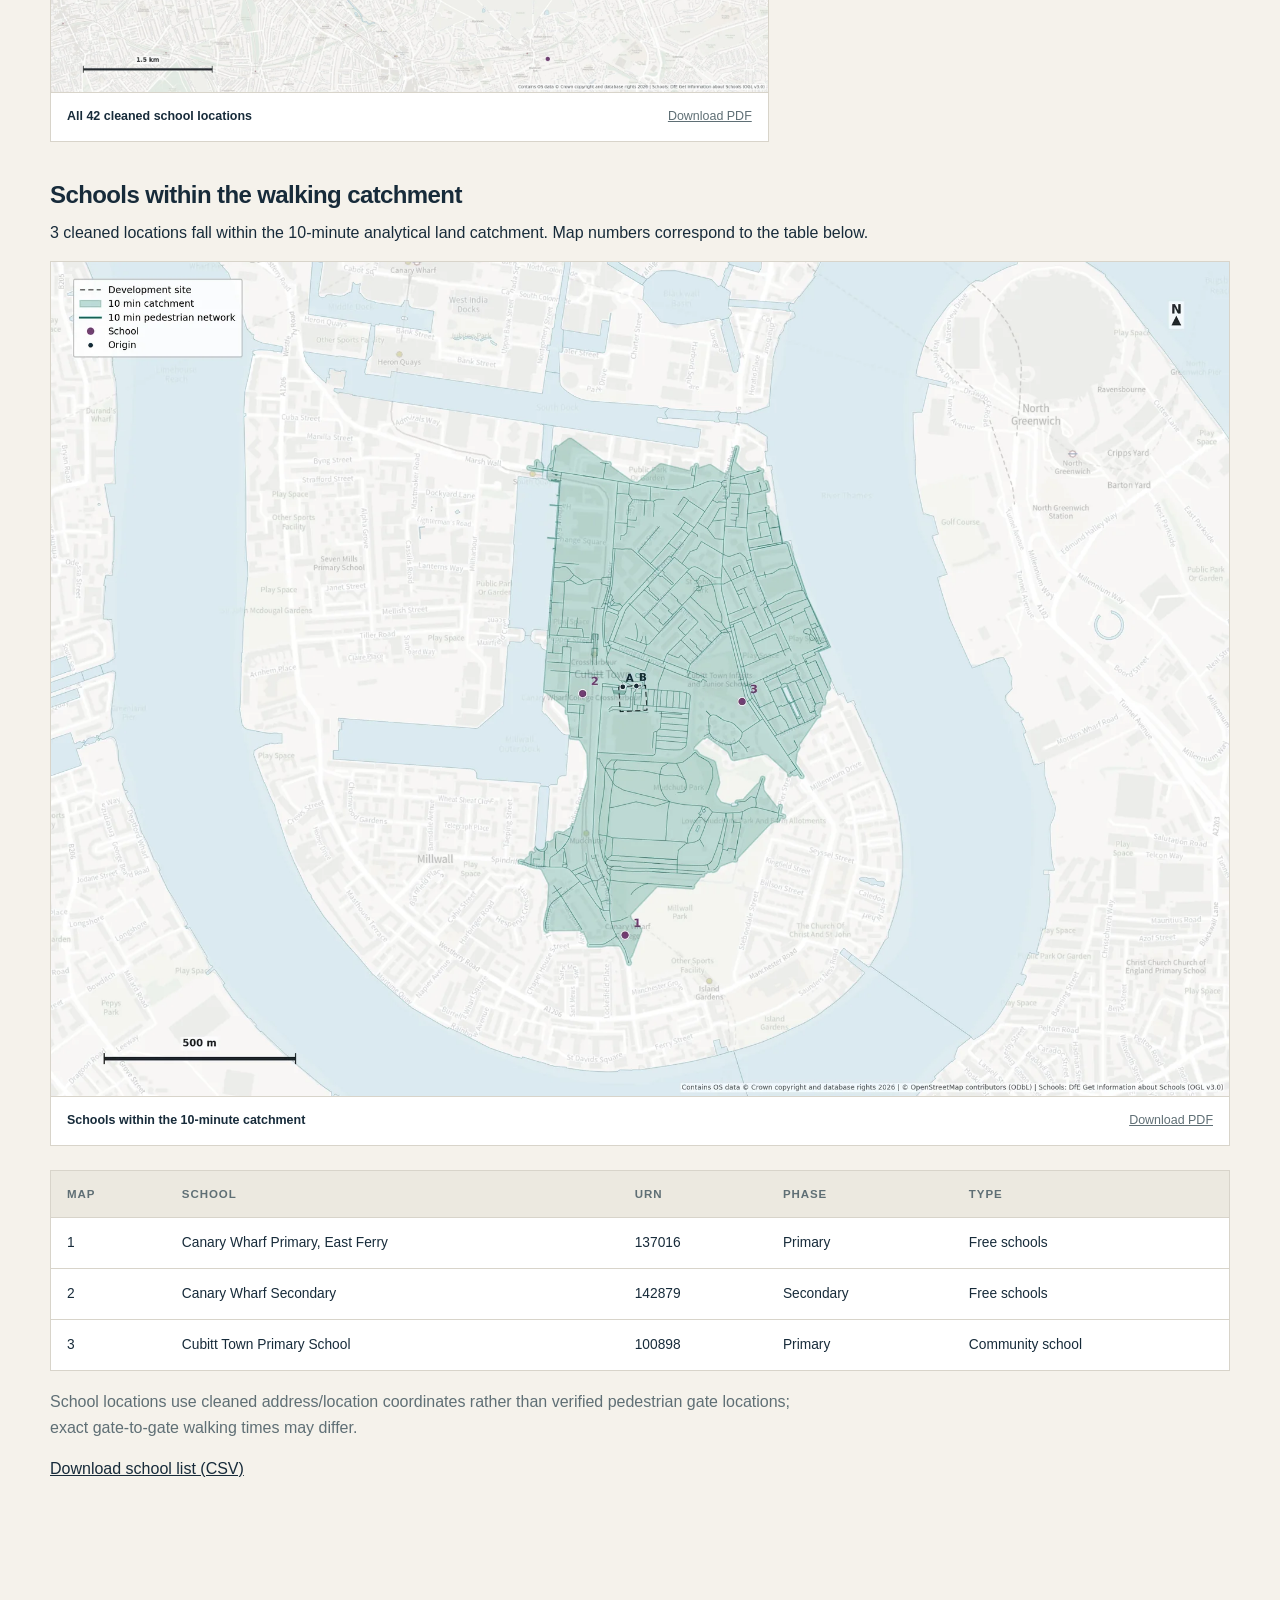
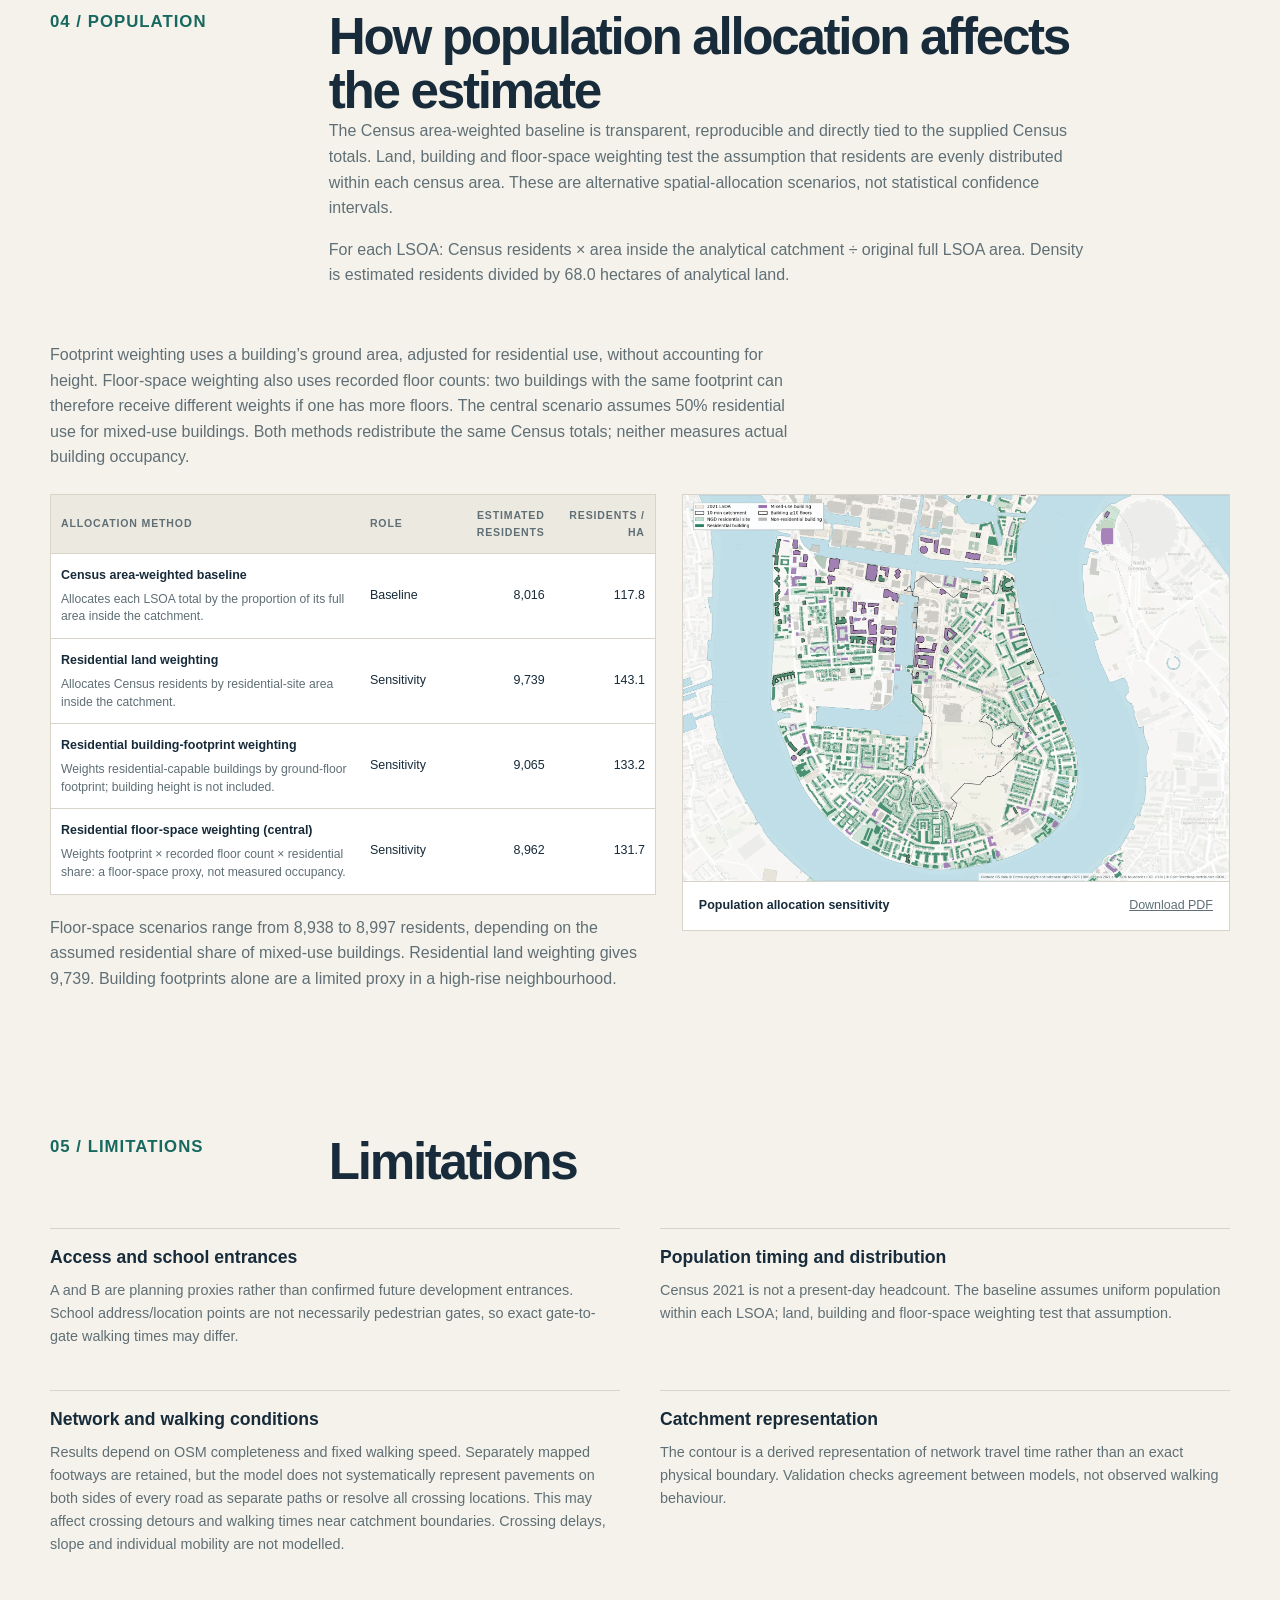
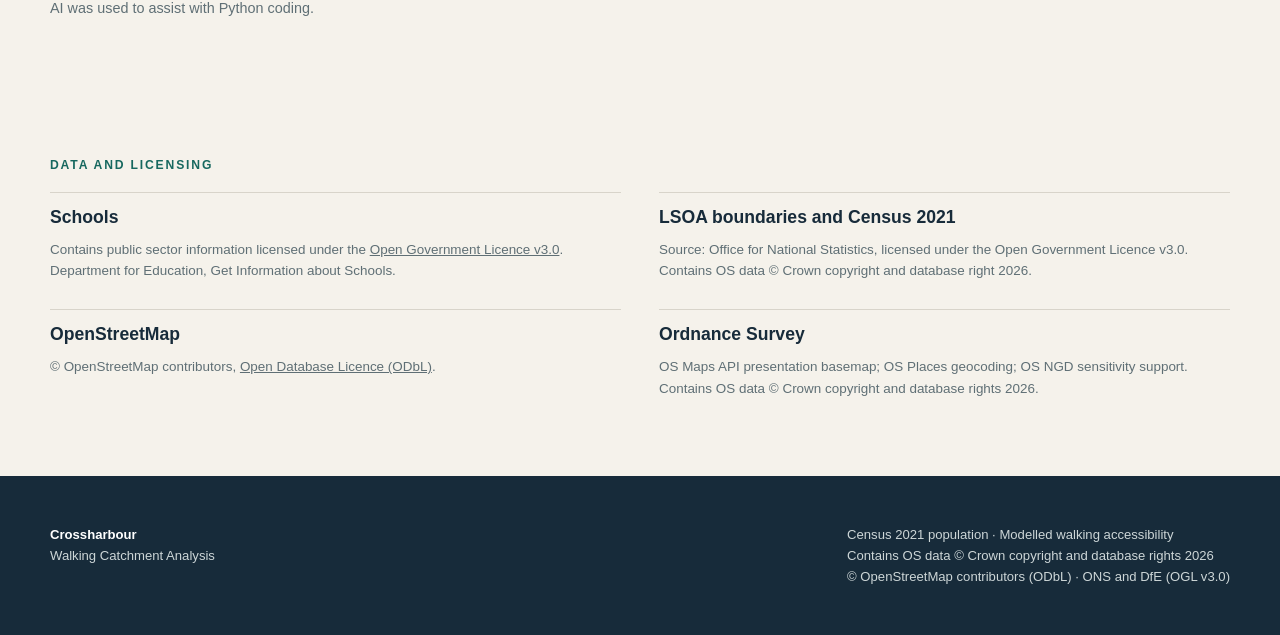
==== commit 85d5fac4: "Adopt approved overview note with four-paragraph presentation" ====
--- a/docs/index.html
+++ b/docs/index.html
@@ -28,7 +28,7 @@
 <main>
 <section class="section compact" id="architect-note"><div class="callout">
 <p class="eyebrow">Overview note</p>
-<p>The 10-minute walking catchment around Crossharbour contains an estimated 8,016 residents, with an average density of 117.8 residents per hectare across approximately 68 hectares of analytical land. 3 schools are identified within the catchment, including 2 primary and 1 secondary schools. The catchment follows the pedestrian network rather than extending evenly from the site. Docks and the River Thames constrain east–west movement, while connections extend primarily north–south through the Isle of Dogs. This highlights the importance of connecting the site to surrounding neighbourhoods, schools and community infrastructure. Five- and 15-minute catchments provide reference scenarios. Alternative population allocations test sensitivity to where residents are located within census areas. Population is estimated from Census 2021, not a present-day headcount. The model represents existing walking connections from two proxy access points, not confirmed future entrances. School locations indicate spatial proximity, not capacity or admissions; pedestrian gates remain unverified.</p>
+<p>The 10-minute walking catchment around Crossharbour contains an estimated 8,016 residents, with an average density of 117.8 residents per hectare across approximately 68 hectares of analytical catchment land. Three schools are identified within the catchment, including two primary and one secondary school.</p><p>The catchment follows the pedestrian network rather than extending evenly from the site. Docks and the River Thames constrain east–west movement, while connections extend more strongly north–south through the Isle of Dogs. This pattern highlights the role of pedestrian connectivity and crossing opportunities in linking the site to surrounding neighbourhoods, schools and community infrastructure.</p><p>Five- and 15-minute catchments are provided as reference scenarios, while alternative population allocation methods test the sensitivity of estimates to where residents are assumed to be located within census areas.</p><p>Population estimates use Census 2021 data rather than a present-day headcount. The model represents existing walking connections from two proxy site access points rather than confirmed future entrances. School locations indicate proximity only; capacity and pedestrian gate locations are outside the scope of this analysis.</p>
 </div></section><section class="section" id="workflow">
 <div class="section-head"><div class="kicker">01 / Analysis approach</div><div><h2>From data to walking accessibility</h2><p class="measure">The method links checked source data to reviewed pedestrian paths, then estimates residents and identifies schools within the modelled walking catchment.</p></div></div>
 <ol aria-label="Analysis workflow" class="workflow-compact">
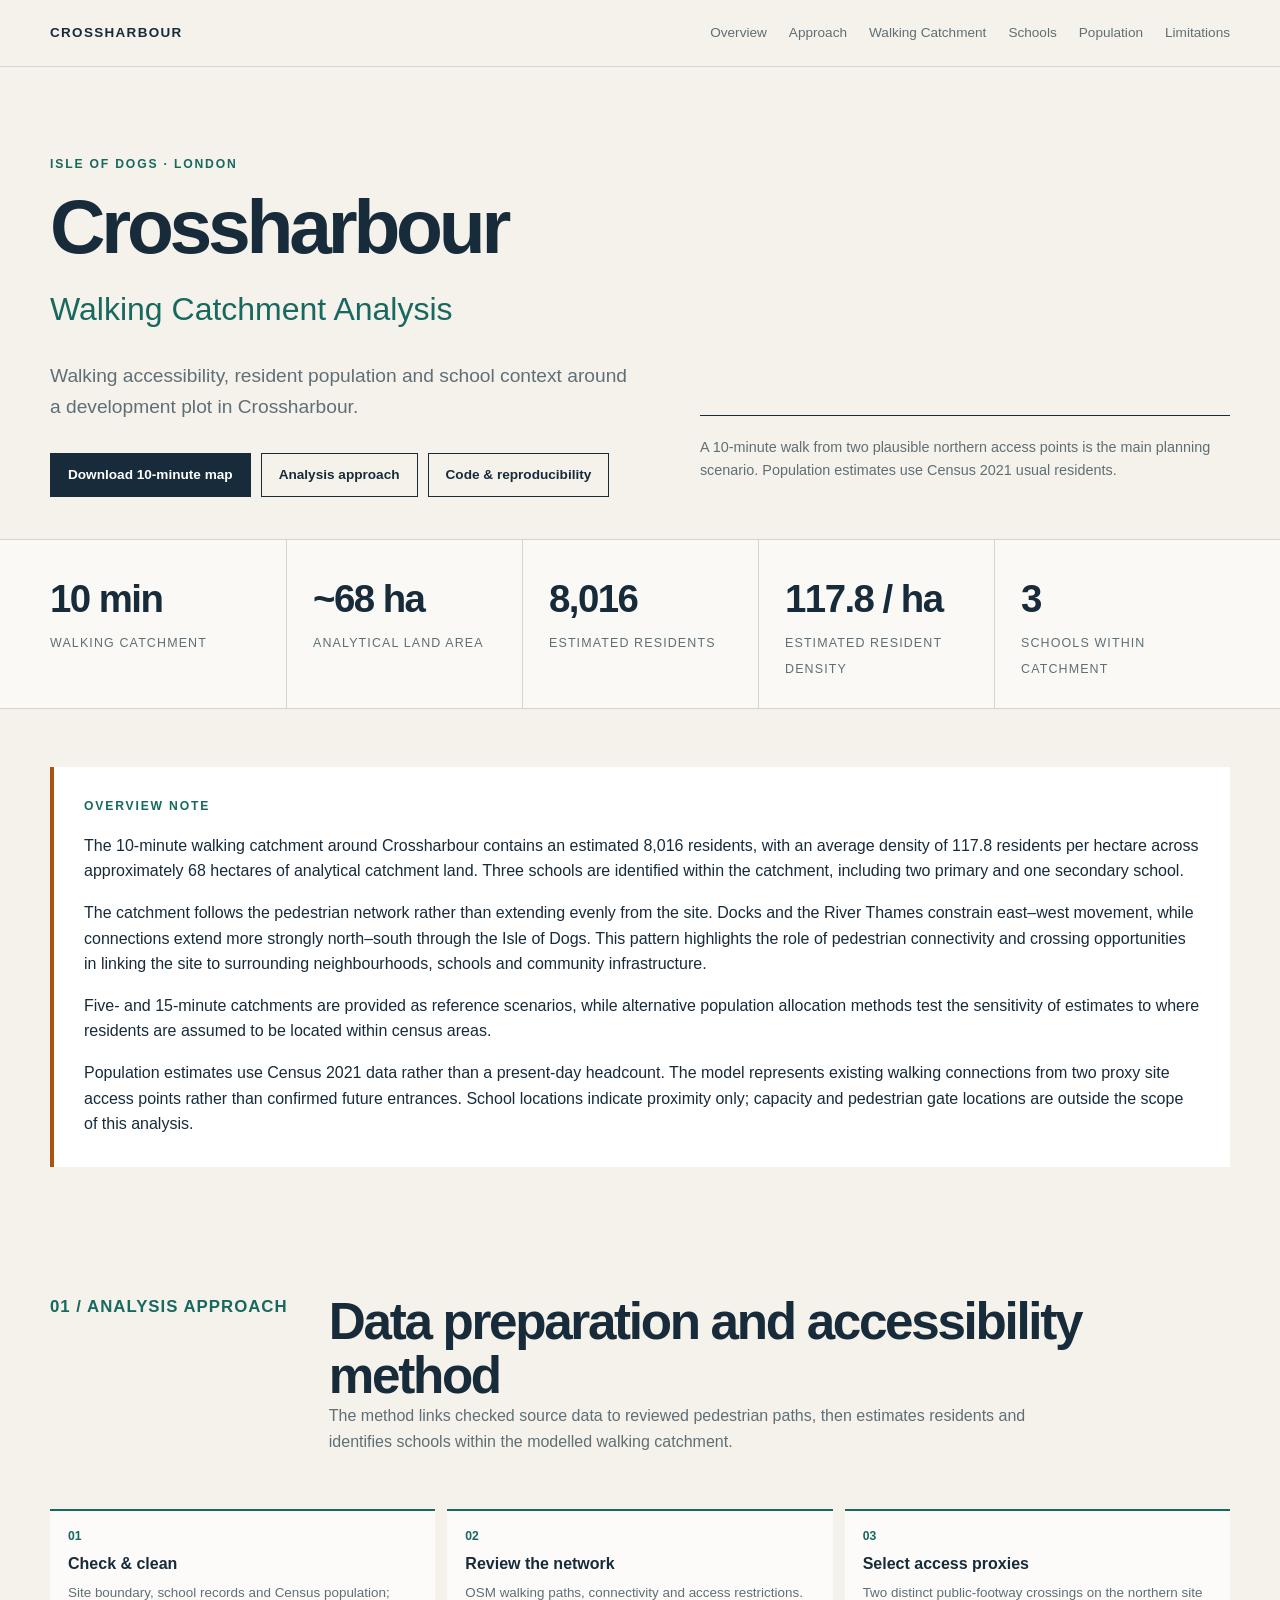
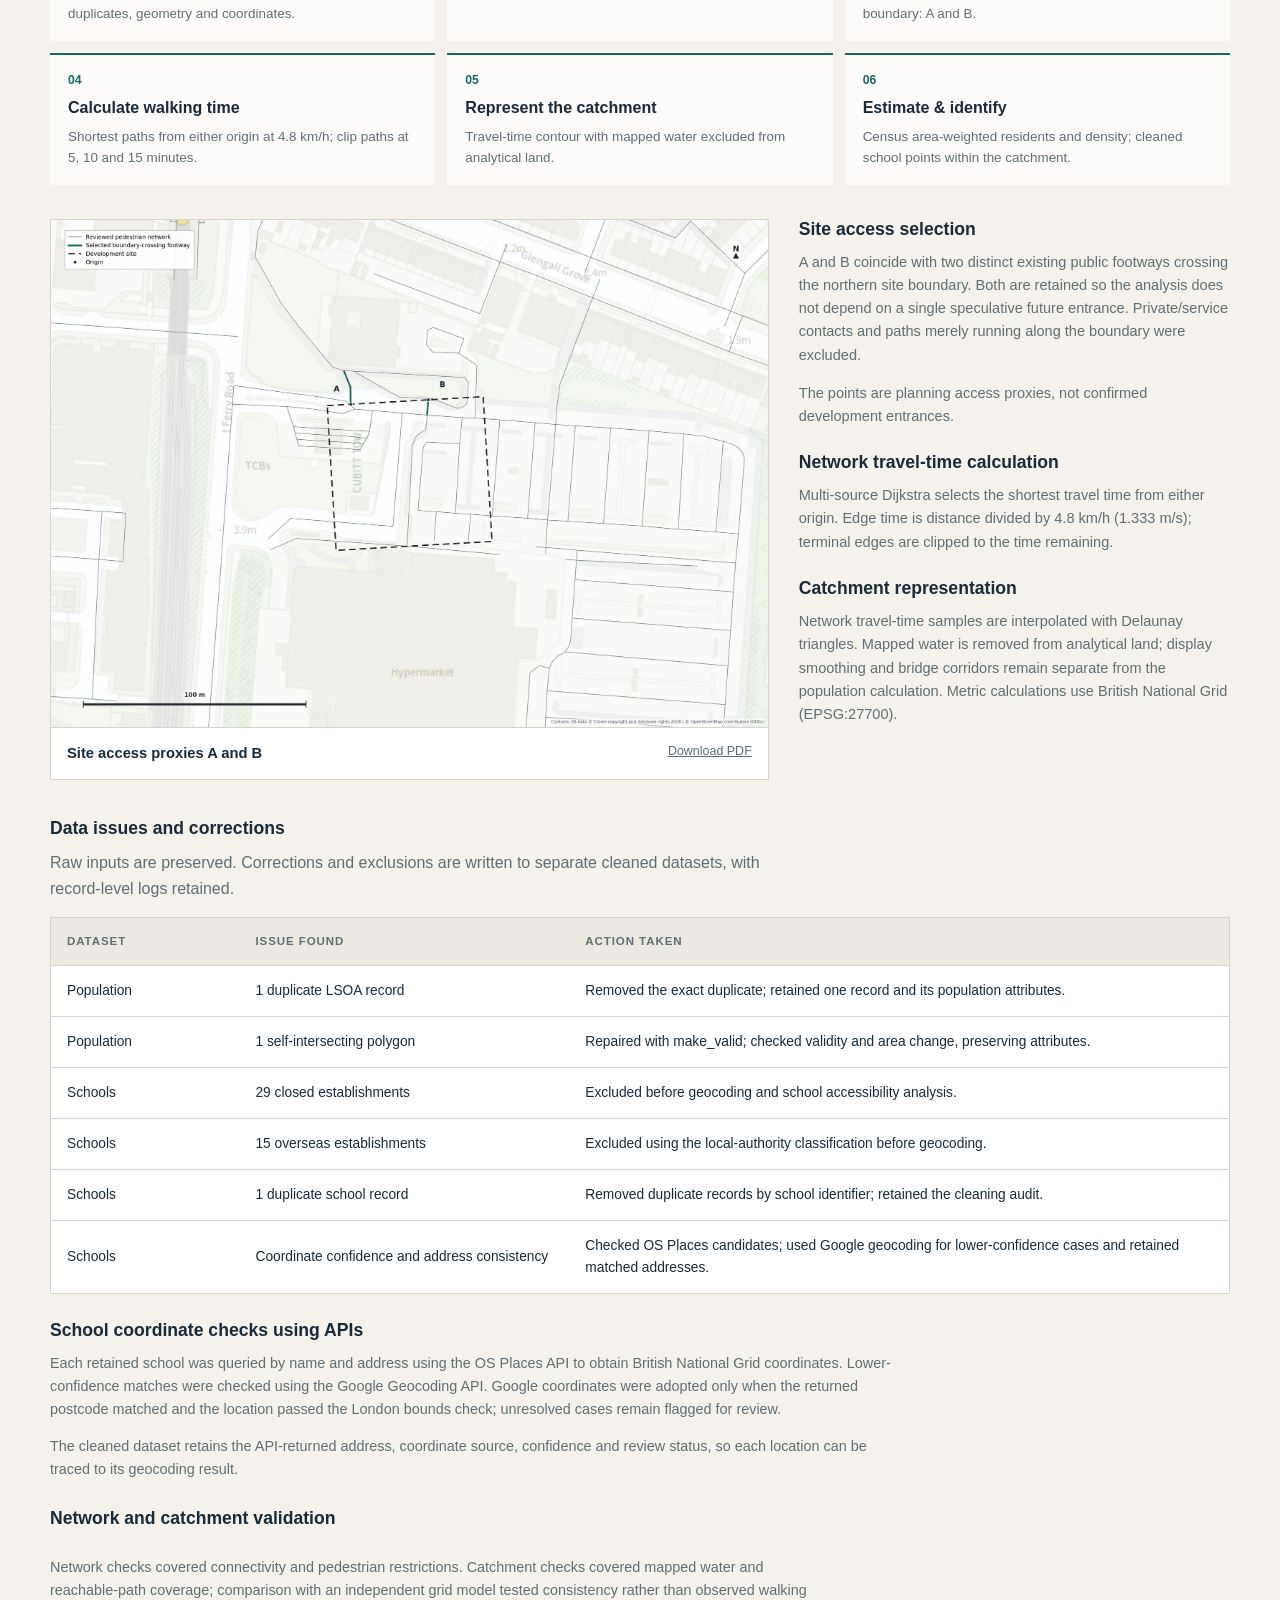
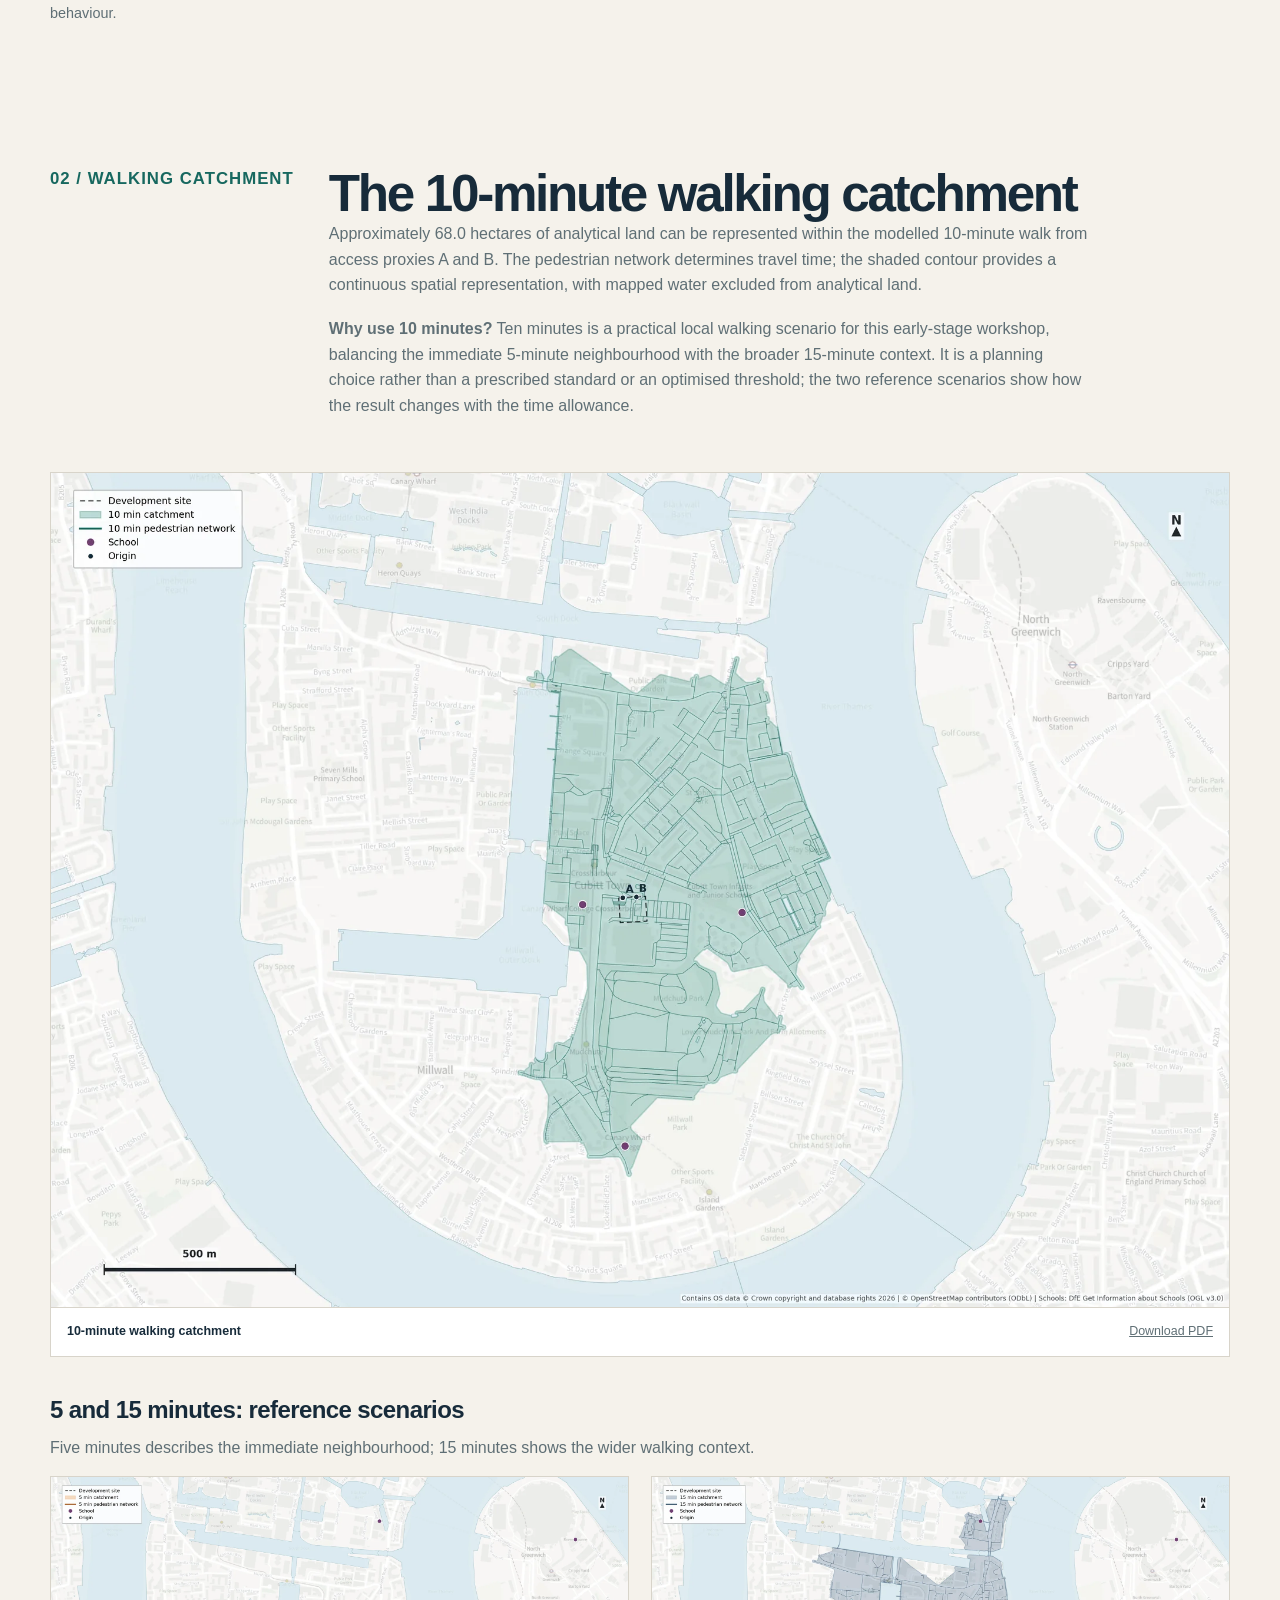
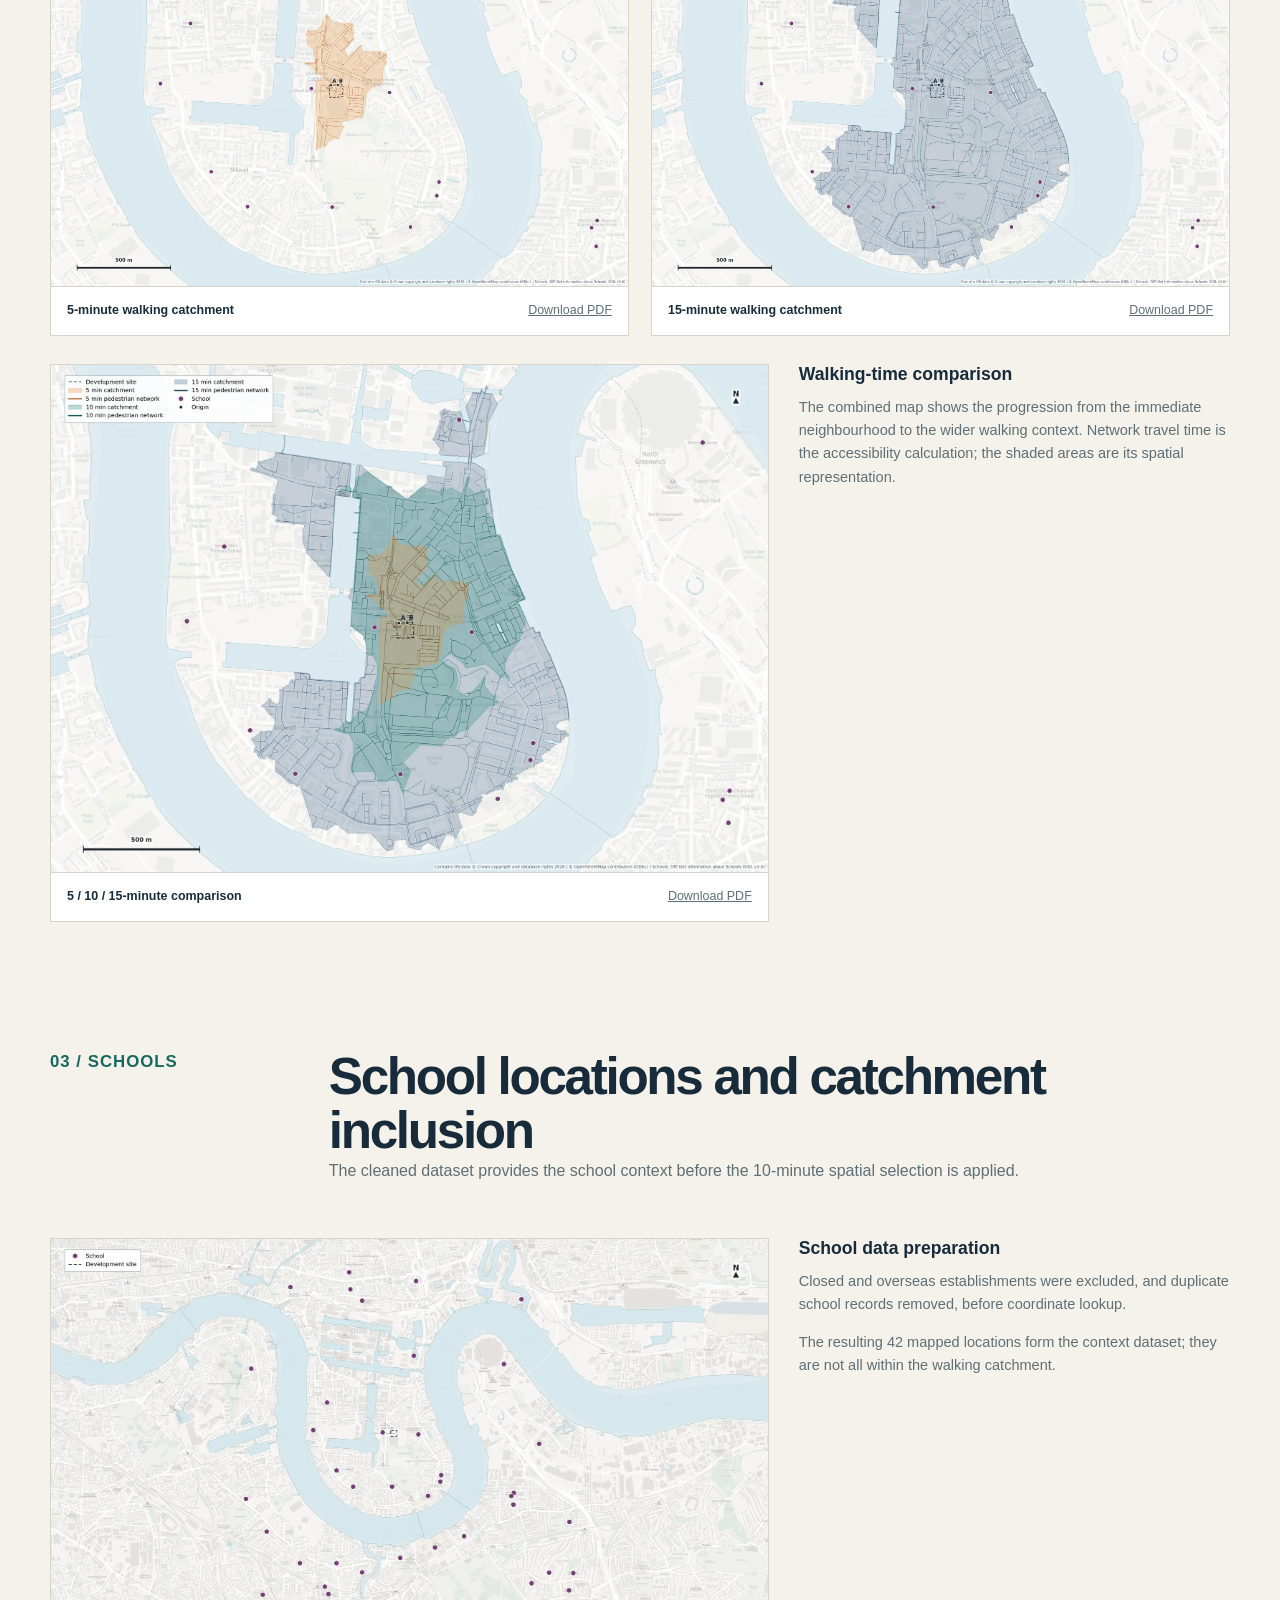
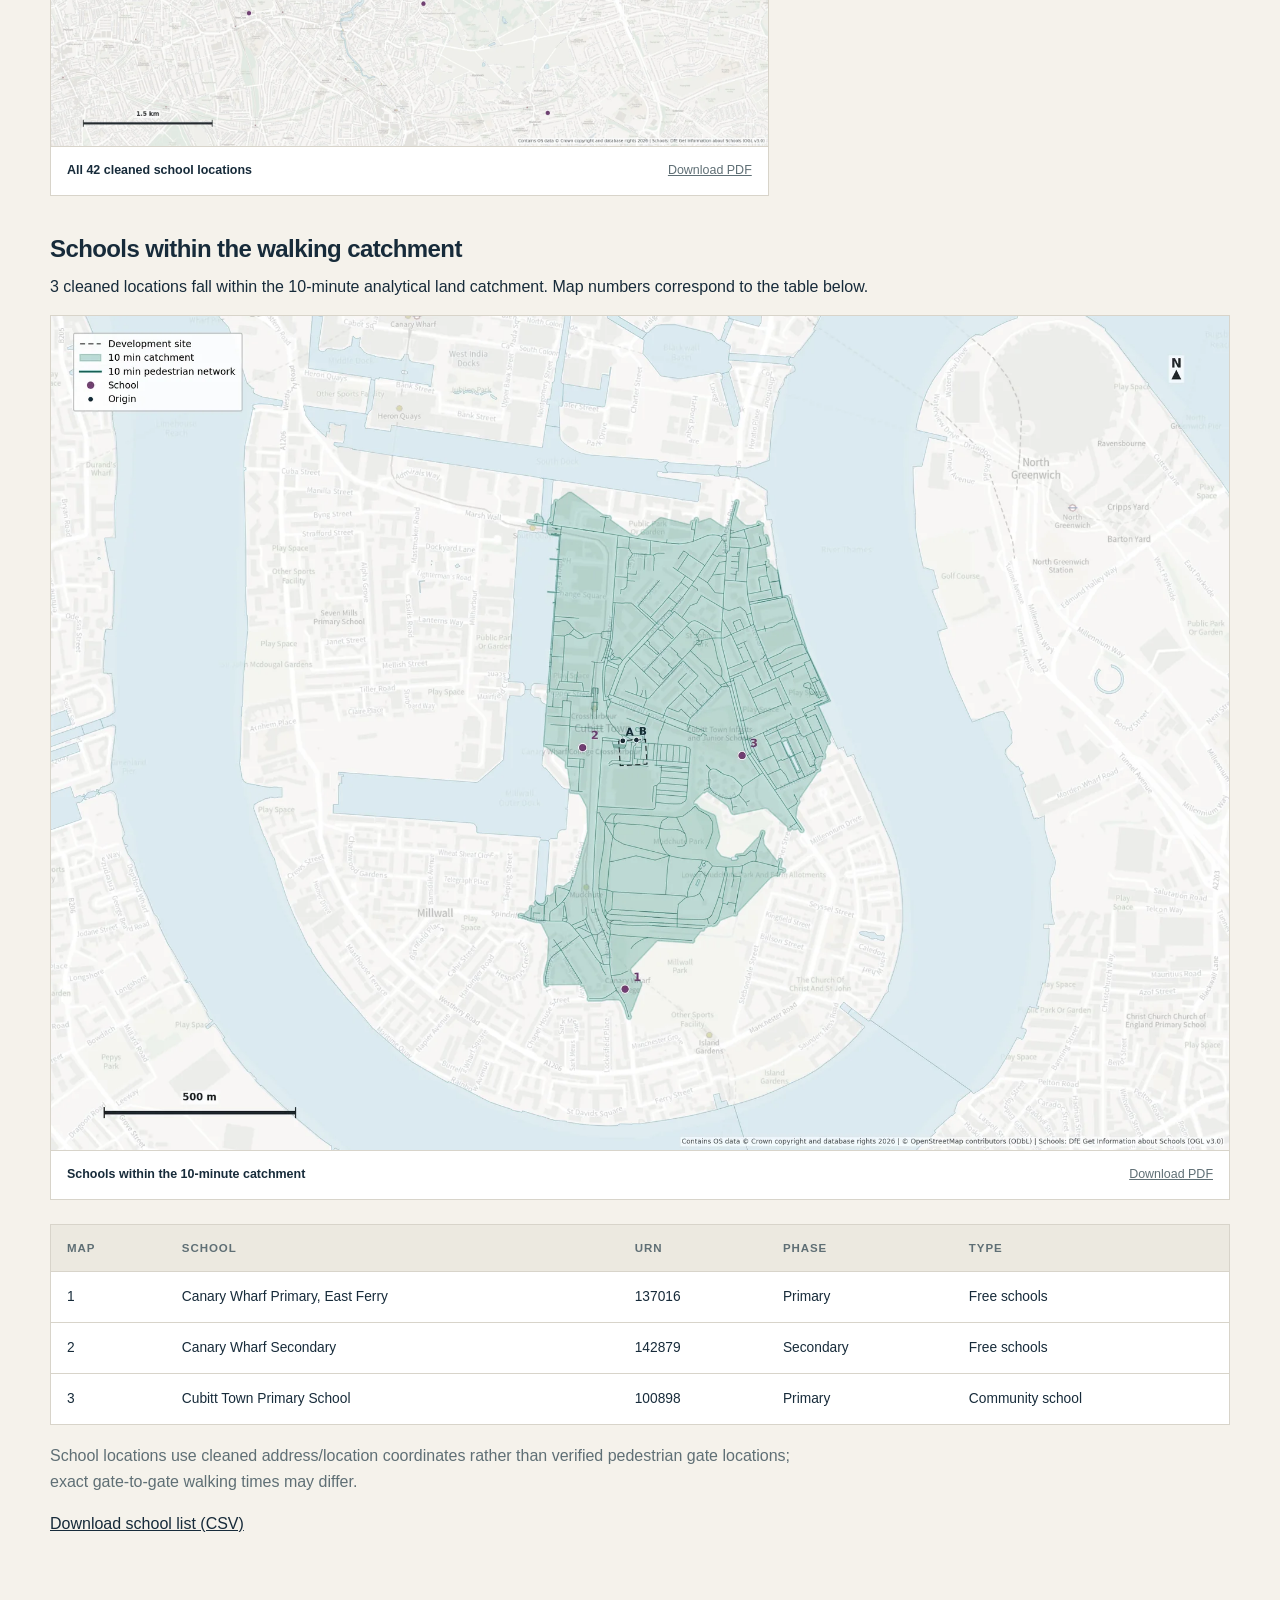
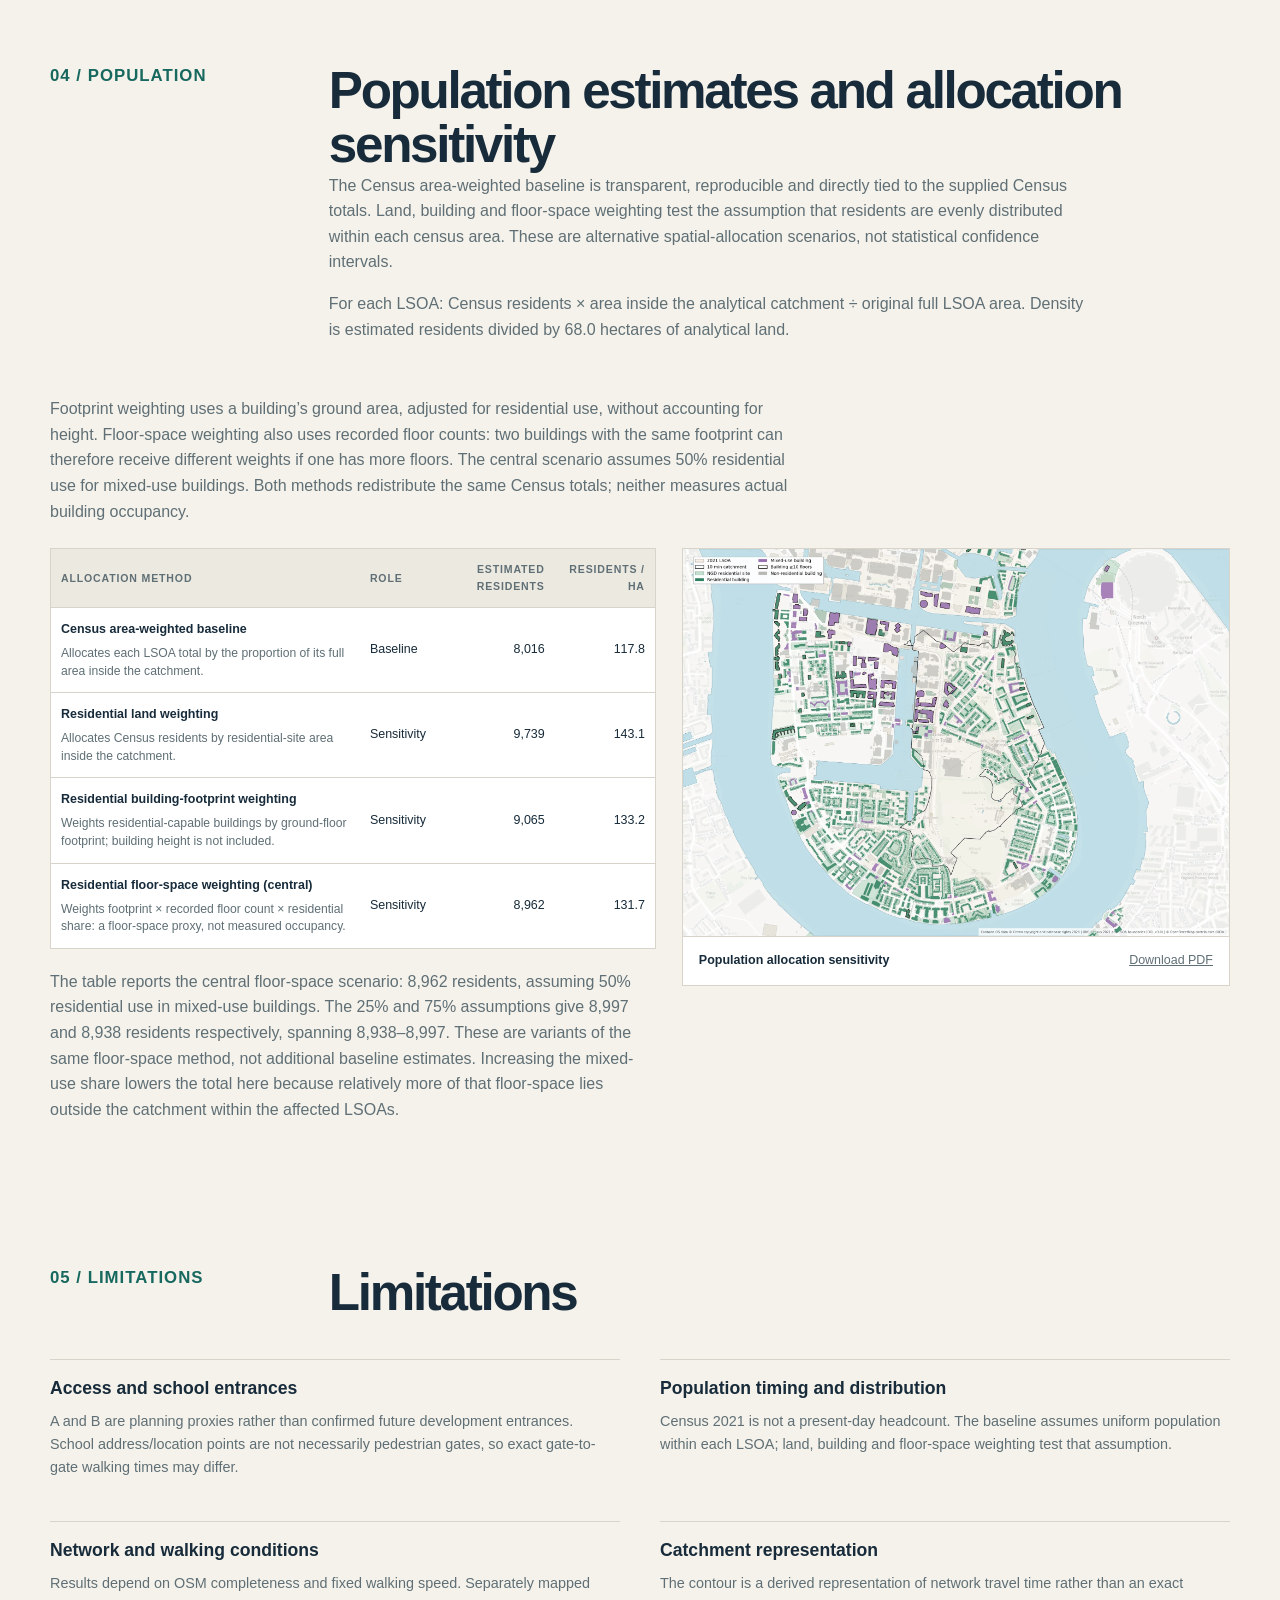
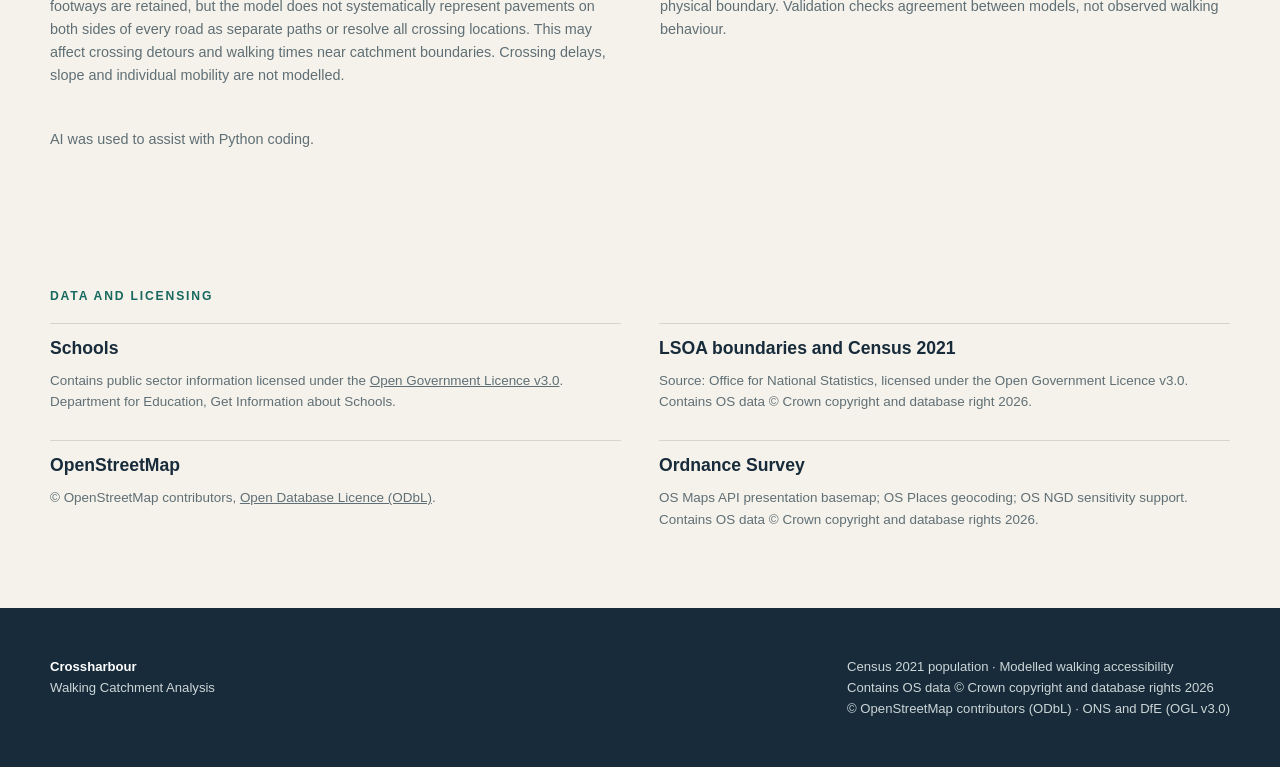
==== commit 3385d04b: "Use descriptive report headings and reconcile floor-space scenarios" ====
--- a/docs/index.html
+++ b/docs/index.html
@@ -30,7 +30,7 @@
 <p class="eyebrow">Overview note</p>
 <p>The 10-minute walking catchment around Crossharbour contains an estimated 8,016 residents, with an average density of 117.8 residents per hectare across approximately 68 hectares of analytical catchment land. Three schools are identified within the catchment, including two primary and one secondary school.</p><p>The catchment follows the pedestrian network rather than extending evenly from the site. Docks and the River Thames constrain east–west movement, while connections extend more strongly north–south through the Isle of Dogs. This pattern highlights the role of pedestrian connectivity and crossing opportunities in linking the site to surrounding neighbourhoods, schools and community infrastructure.</p><p>Five- and 15-minute catchments are provided as reference scenarios, while alternative population allocation methods test the sensitivity of estimates to where residents are assumed to be located within census areas.</p><p>Population estimates use Census 2021 data rather than a present-day headcount. The model represents existing walking connections from two proxy site access points rather than confirmed future entrances. School locations indicate proximity only; capacity and pedestrian gate locations are outside the scope of this analysis.</p>
 </div></section><section class="section" id="workflow">
-<div class="section-head"><div class="kicker">01 / Analysis approach</div><div><h2>From data to walking accessibility</h2><p class="measure">The method links checked source data to reviewed pedestrian paths, then estimates residents and identifies schools within the modelled walking catchment.</p></div></div>
+<div class="section-head"><div class="kicker">01 / Analysis approach</div><div><h2>Data preparation and accessibility method</h2><p class="measure">The method links checked source data to reviewed pedestrian paths, then estimates residents and identifies schools within the modelled walking catchment.</p></div></div>
 <ol aria-label="Analysis workflow" class="workflow-compact">
 <li><strong>Check &amp; clean</strong><span>Site boundary, school records and Census population; duplicates, geometry and coordinates.</span></li>
 <li><strong>Review the network</strong><span>OSM walking paths, connectivity and access restrictions.</span></li>
@@ -41,7 +41,7 @@
 </ol>
 <div class="approach-grid" id="methods">
 <figure class="figure origin-figure"><img alt="Site boundary and two selected northern public-footway crossings A and B" height="1414" src="assets/images/origin-selection.webp?v=c4cf2b10a408" width="2000"/><figcaption><strong>Site access proxies A and B</strong><a href="assets/downloads/origin-selection.pdf?v=913d9a918250">Download PDF</a></figcaption></figure>
-<div class="approach-copy"><h3>Why these two origins?</h3><p>A and B coincide with two distinct existing public footways crossing the northern site boundary. Both are retained so the analysis does not depend on a single speculative future entrance. Private/service contacts and paths merely running along the boundary were excluded.</p><p>The points are planning access proxies, not confirmed development entrances.</p><h3>How walking time is calculated</h3><p>Multi-source Dijkstra selects the shortest travel time from either origin. Edge time is distance divided by 4.8 km/h (1.333 m/s); terminal edges are clipped to the time remaining.</p><h3>How the shaded area is derived</h3><p>Network travel-time samples are interpolated with Delaunay triangles. Mapped water is removed from analytical land; display smoothing and bridge corridors remain separate from the population calculation. Metric calculations use British National Grid (EPSG:27700).</p></div>
+<div class="approach-copy"><h3>Site access selection</h3><p>A and B coincide with two distinct existing public footways crossing the northern site boundary. Both are retained so the analysis does not depend on a single speculative future entrance. Private/service contacts and paths merely running along the boundary were excluded.</p><p>The points are planning access proxies, not confirmed development entrances.</p><h3>Network travel-time calculation</h3><p>Multi-source Dijkstra selects the shortest travel time from either origin. Edge time is distance divided by 4.8 km/h (1.333 m/s); terminal edges are clipped to the time remaining.</p><h3>Catchment representation</h3><p>Network travel-time samples are interpolated with Delaunay triangles. Mapped water is removed from analytical land; display smoothing and bridge corridors remain separate from the population calculation. Metric calculations use British National Grid (EPSG:27700).</p></div>
 </div>
 <div class="cleaning-overview"><h3>Data issues and corrections</h3><p class="measure">Raw inputs are preserved. Corrections and exclusions are written to separate cleaned datasets, with record-level logs retained.</p><div class="table-wrap"><table class="cleaning-table"><thead><tr><th>Dataset</th><th>Issue found</th><th>Action taken</th></tr></thead><tbody><tr><td>Population</td><td>1 duplicate LSOA record</td><td>Removed the exact duplicate; retained one record and its population attributes.</td></tr><tr><td>Population</td><td>1 self-intersecting polygon</td><td>Repaired with make_valid; checked validity and area change, preserving attributes.</td></tr><tr><td>Schools</td><td>29 closed establishments</td><td>Excluded before geocoding and school accessibility analysis.</td></tr><tr><td>Schools</td><td>15 overseas establishments</td><td>Excluded using the local-authority classification before geocoding.</td></tr><tr><td>Schools</td><td>1 duplicate school record</td><td>Removed duplicate records by school identifier; retained the cleaning audit.</td></tr><tr><td>Schools</td><td>Coordinate confidence and address consistency</td><td>Checked OS Places candidates; used Google geocoding for lower-confidence cases and retained matched addresses.</td></tr></tbody></table></div><div class="coordinate-method"><h3>School coordinate checks using APIs</h3><p>Each retained school was queried by name and address using the OS Places API to obtain British National Grid coordinates. Lower-confidence matches were checked using the Google Geocoding API. Google coordinates were adopted only when the returned postcode matched and the location passed the London bounds check; unresolved cases remain flagged for review.</p><p>The cleaned dataset retains the API-returned address, coordinate source, confidence and review status, so each location can be traced to its geocoding result.</p></div><h3>Network and catchment validation</h3><p class="measure qa-summary">Network checks covered connectivity and pedestrian restrictions. Catchment checks covered mapped water and reachable-path coverage; comparison with an independent grid model tested consistency rather than observed walking behaviour.</p></div>
 </section>
@@ -52,19 +52,19 @@
 <div class="comparison-context"><h3>5 and 15 minutes: reference scenarios</h3><p class="measure">Five minutes describes the immediate neighbourhood; 15 minutes shows the wider walking context.</p><div class="figure-grid">
 <figure class="figure"><img alt="5-minute walking catchment" height="1414" src="assets/images/catchment-5min.webp?v=c409c69e6501" width="2000"/><figcaption><strong>5-minute walking catchment</strong><a href="assets/downloads/catchment-5min.pdf?v=50846b46e9c1">Download PDF</a></figcaption></figure>
 <figure class="figure"><img alt="15-minute walking catchment" height="1414" src="assets/images/catchment-15min.webp?v=39425b5615db" width="2000"/><figcaption><strong>15-minute walking catchment</strong><a href="assets/downloads/catchment-15min.pdf?v=f8c58fd8f258">Download PDF</a></figcaption></figure>
-</div><div class="combined-reference"><figure class="figure"><img alt="Combined comparison of 5, 10 and 15-minute walking catchments" height="1414" src="assets/images/catchments-combined.webp?v=6da19421685d" width="2000"/><figcaption><strong>5 / 10 / 15-minute comparison</strong><a href="assets/downloads/catchments-combined.pdf?v=643967917cf6">Download PDF</a></figcaption></figure><div><h3>Read the scenarios together</h3><p>The combined map shows the progression from the immediate neighbourhood to the wider walking context. Network travel time is the accessibility calculation; the shaded areas are its spatial representation.</p></div></div></div></section>
+</div><div class="combined-reference"><figure class="figure"><img alt="Combined comparison of 5, 10 and 15-minute walking catchments" height="1414" src="assets/images/catchments-combined.webp?v=6da19421685d" width="2000"/><figcaption><strong>5 / 10 / 15-minute comparison</strong><a href="assets/downloads/catchments-combined.pdf?v=643967917cf6">Download PDF</a></figcaption></figure><div><h3>Walking-time comparison</h3><p>The combined map shows the progression from the immediate neighbourhood to the wider walking context. Network travel time is the accessibility calculation; the shaded areas are its spatial representation.</p></div></div></div></section>
 <section class="section" id="schools"><div class="section-head"><div class="kicker">03 / Schools</div><div>
-<h2>From school records to local school context</h2><p class="measure">The cleaned dataset provides the school context before the 10-minute spatial selection is applied.</p>
-</div></div><div class="school-context"><figure class="figure"><img alt="Overview of all cleaned school locations before catchment selection" height="1414" src="assets/images/schools-overview.webp?v=0730a261551c" width="2000"/><figcaption><strong>All 42 cleaned school locations</strong><a href="assets/downloads/schools-overview.pdf?v=22887e70f8c6">Download PDF</a></figcaption></figure><div><h3>How schools were cleaned</h3><p>Closed and overseas establishments were excluded, and duplicate school records removed, before coordinate lookup.</p><p>The resulting 42 mapped locations form the context dataset; they are not all within the walking catchment.</p></div></div><div class="subsection-head"><h3>Schools within the walking catchment</h3><p>3 cleaned locations fall within the 10-minute analytical land catchment. Map numbers correspond to the table below.</p></div>
+<h2>School locations and catchment inclusion</h2><p class="measure">The cleaned dataset provides the school context before the 10-minute spatial selection is applied.</p>
+</div></div><div class="school-context"><figure class="figure"><img alt="Overview of all cleaned school locations before catchment selection" height="1414" src="assets/images/schools-overview.webp?v=0730a261551c" width="2000"/><figcaption><strong>All 42 cleaned school locations</strong><a href="assets/downloads/schools-overview.pdf?v=22887e70f8c6">Download PDF</a></figcaption></figure><div><h3>School data preparation</h3><p>Closed and overseas establishments were excluded, and duplicate school records removed, before coordinate lookup.</p><p>The resulting 42 mapped locations form the context dataset; they are not all within the walking catchment.</p></div></div><div class="subsection-head"><h3>Schools within the walking catchment</h3><p>3 cleaned locations fall within the 10-minute analytical land catchment. Map numbers correspond to the table below.</p></div>
 <figure class="figure"><img alt="Numbered locations of schools within the 10-minute walking catchment" height="1414" src="assets/images/schools-within-10min.webp?v=248e448f7169" width="2000"/><figcaption><strong>Schools within the 10-minute catchment</strong><a href="assets/downloads/schools-within-10min.pdf?v=11a52b9c9797">Download PDF</a></figcaption></figure>
 <div class="table-wrap school-table"><table><thead><tr><th>Map</th><th>School</th><th>URN</th><th>Phase</th><th>Type</th></tr></thead><tbody><tr><td>1</td><td>Canary Wharf Primary, East Ferry</td><td>137016</td><td>Primary</td><td>Free schools</td></tr><tr><td>2</td><td>Canary Wharf Secondary</td><td>142879</td><td>Secondary</td><td>Free schools</td></tr><tr><td>3</td><td>Cubitt Town Primary School</td><td>100898</td><td>Primary</td><td>Community school</td></tr></tbody></table></div>
 <p class="measure">School locations use cleaned address/location coordinates rather than verified pedestrian gate locations; exact gate-to-gate walking times may differ.</p>
 <a href="assets/downloads/schools-within-10min.csv?v=158014b7987b">Download school list (CSV)</a>
 </section>
 <section class="section" id="population"><div class="section-head"><div class="kicker">04 / Population</div><div>
-<h2>How population allocation affects the estimate</h2><p class="measure">The Census area-weighted baseline is transparent, reproducible and directly tied to the supplied Census totals. Land, building and floor-space weighting test the assumption that residents are evenly distributed within each census area. These are alternative spatial-allocation scenarios, not statistical confidence intervals.</p><p class="measure">For each LSOA: Census residents × area inside the analytical catchment ÷ original full LSOA area. Density is estimated residents divided by 68.0 hectares of analytical land.</p>
+<h2>Population estimates and allocation sensitivity</h2><p class="measure">The Census area-weighted baseline is transparent, reproducible and directly tied to the supplied Census totals. Land, building and floor-space weighting test the assumption that residents are evenly distributed within each census area. These are alternative spatial-allocation scenarios, not statistical confidence intervals.</p><p class="measure">For each LSOA: Census residents × area inside the analytical catchment ÷ original full LSOA area. Density is estimated residents divided by 68.0 hectares of analytical land.</p>
 </div></div>
-<p class="measure weighting-explanation">Footprint weighting uses a building’s ground area, adjusted for residential use, without accounting for height. Floor-space weighting also uses recorded floor counts: two buildings with the same footprint can therefore receive different weights if one has more floors. The central scenario assumes 50% residential use for mixed-use buildings. Both methods redistribute the same Census totals; neither measures actual building occupancy.</p><div class="population-layout"><div><div class="table-wrap"><table><thead><tr><th>Allocation method</th><th>Role</th><th class="numeric">Estimated residents</th><th class="numeric">Residents / ha</th></tr></thead><tbody><tr><td><strong>Census area-weighted baseline</strong><span class="method-description">Allocates each LSOA total by the proportion of its full area inside the catchment.</span></td><td>Baseline</td><td class="numeric">8,016</td><td class="numeric">117.8</td></tr><tr><td><strong>Residential land weighting</strong><span class="method-description">Allocates Census residents by residential-site area inside the catchment.</span></td><td>Sensitivity</td><td class="numeric">9,739</td><td class="numeric">143.1</td></tr><tr><td><strong>Residential building-footprint weighting</strong><span class="method-description">Weights residential-capable buildings by ground-floor footprint; building height is not included.</span></td><td>Sensitivity</td><td class="numeric">9,065</td><td class="numeric">133.2</td></tr><tr><td><strong>Residential floor-space weighting (central)</strong><span class="method-description">Weights footprint × recorded floor count × residential share: a floor-space proxy, not measured occupancy.</span></td><td>Sensitivity</td><td class="numeric">8,962</td><td class="numeric">131.7</td></tr></tbody></table></div><p class="measure sensitivity-note">Floor-space scenarios range from 8,938 to 8,997 residents, depending on the assumed residential share of mixed-use buildings. Residential land weighting gives 9,739. Building footprints alone are a limited proxy in a high-rise neighbourhood.</p></div><figure class="figure"><img alt="Population allocation sensitivity using residential land, buildings and Census areas" height="1414" src="assets/images/population-sensitivity.webp?v=0e5df736ed56" width="2000"/><figcaption><strong>Population allocation sensitivity</strong><a href="assets/downloads/population-sensitivity.pdf?v=88cb907ff1da">Download PDF</a></figcaption></figure></div></section>
+<p class="measure weighting-explanation">Footprint weighting uses a building’s ground area, adjusted for residential use, without accounting for height. Floor-space weighting also uses recorded floor counts: two buildings with the same footprint can therefore receive different weights if one has more floors. The central scenario assumes 50% residential use for mixed-use buildings. Both methods redistribute the same Census totals; neither measures actual building occupancy.</p><div class="population-layout"><div><div class="table-wrap"><table><thead><tr><th>Allocation method</th><th>Role</th><th class="numeric">Estimated residents</th><th class="numeric">Residents / ha</th></tr></thead><tbody><tr><td><strong>Census area-weighted baseline</strong><span class="method-description">Allocates each LSOA total by the proportion of its full area inside the catchment.</span></td><td>Baseline</td><td class="numeric">8,016</td><td class="numeric">117.8</td></tr><tr><td><strong>Residential land weighting</strong><span class="method-description">Allocates Census residents by residential-site area inside the catchment.</span></td><td>Sensitivity</td><td class="numeric">9,739</td><td class="numeric">143.1</td></tr><tr><td><strong>Residential building-footprint weighting</strong><span class="method-description">Weights residential-capable buildings by ground-floor footprint; building height is not included.</span></td><td>Sensitivity</td><td class="numeric">9,065</td><td class="numeric">133.2</td></tr><tr><td><strong>Residential floor-space weighting (central)</strong><span class="method-description">Weights footprint × recorded floor count × residential share: a floor-space proxy, not measured occupancy.</span></td><td>Sensitivity</td><td class="numeric">8,962</td><td class="numeric">131.7</td></tr></tbody></table></div><p class="measure sensitivity-note">The table reports the central floor-space scenario: 8,962 residents, assuming 50% residential use in mixed-use buildings. The 25% and 75% assumptions give 8,997 and 8,938 residents respectively, spanning 8,938–8,997. These are variants of the same floor-space method, not additional baseline estimates. Increasing the mixed-use share lowers the total here because relatively more of that floor-space lies outside the catchment within the affected LSOAs.</p></div><figure class="figure"><img alt="Population allocation sensitivity using residential land, buildings and Census areas" height="1414" src="assets/images/population-sensitivity.webp?v=0e5df736ed56" width="2000"/><figcaption><strong>Population allocation sensitivity</strong><a href="assets/downloads/population-sensitivity.pdf?v=88cb907ff1da">Download PDF</a></figcaption></figure></div></section>
 <section class="section" id="limitations">
 <div class="section-head"><div class="kicker">05 / Limitations</div><div><h2>Limitations</h2></div></div>
 <div class="method-list"><div><h3>Access and school entrances</h3><p>A and B are planning proxies rather than confirmed future development entrances. School address/location points are not necessarily pedestrian gates, so exact gate-to-gate walking times may differ.</p></div><div><h3>Population timing and distribution</h3><p>Census 2021 is not a present-day headcount. The baseline assumes uniform population within each LSOA; land, building and floor-space weighting test that assumption.</p></div><div><h3>Network and walking conditions</h3><p>Results depend on OSM completeness and fixed walking speed. Separately mapped footways are retained, but the model does not systematically represent pavements on both sides of every road as separate paths or resolve all crossing locations. This may affect crossing detours and walking times near catchment boundaries. Crossing delays, slope and individual mobility are not modelled.</p></div><div><h3>Catchment representation</h3><p>The contour is a derived representation of network travel time rather than an exact physical boundary. Validation checks agreement between models, not observed walking behaviour.</p></div></div>
